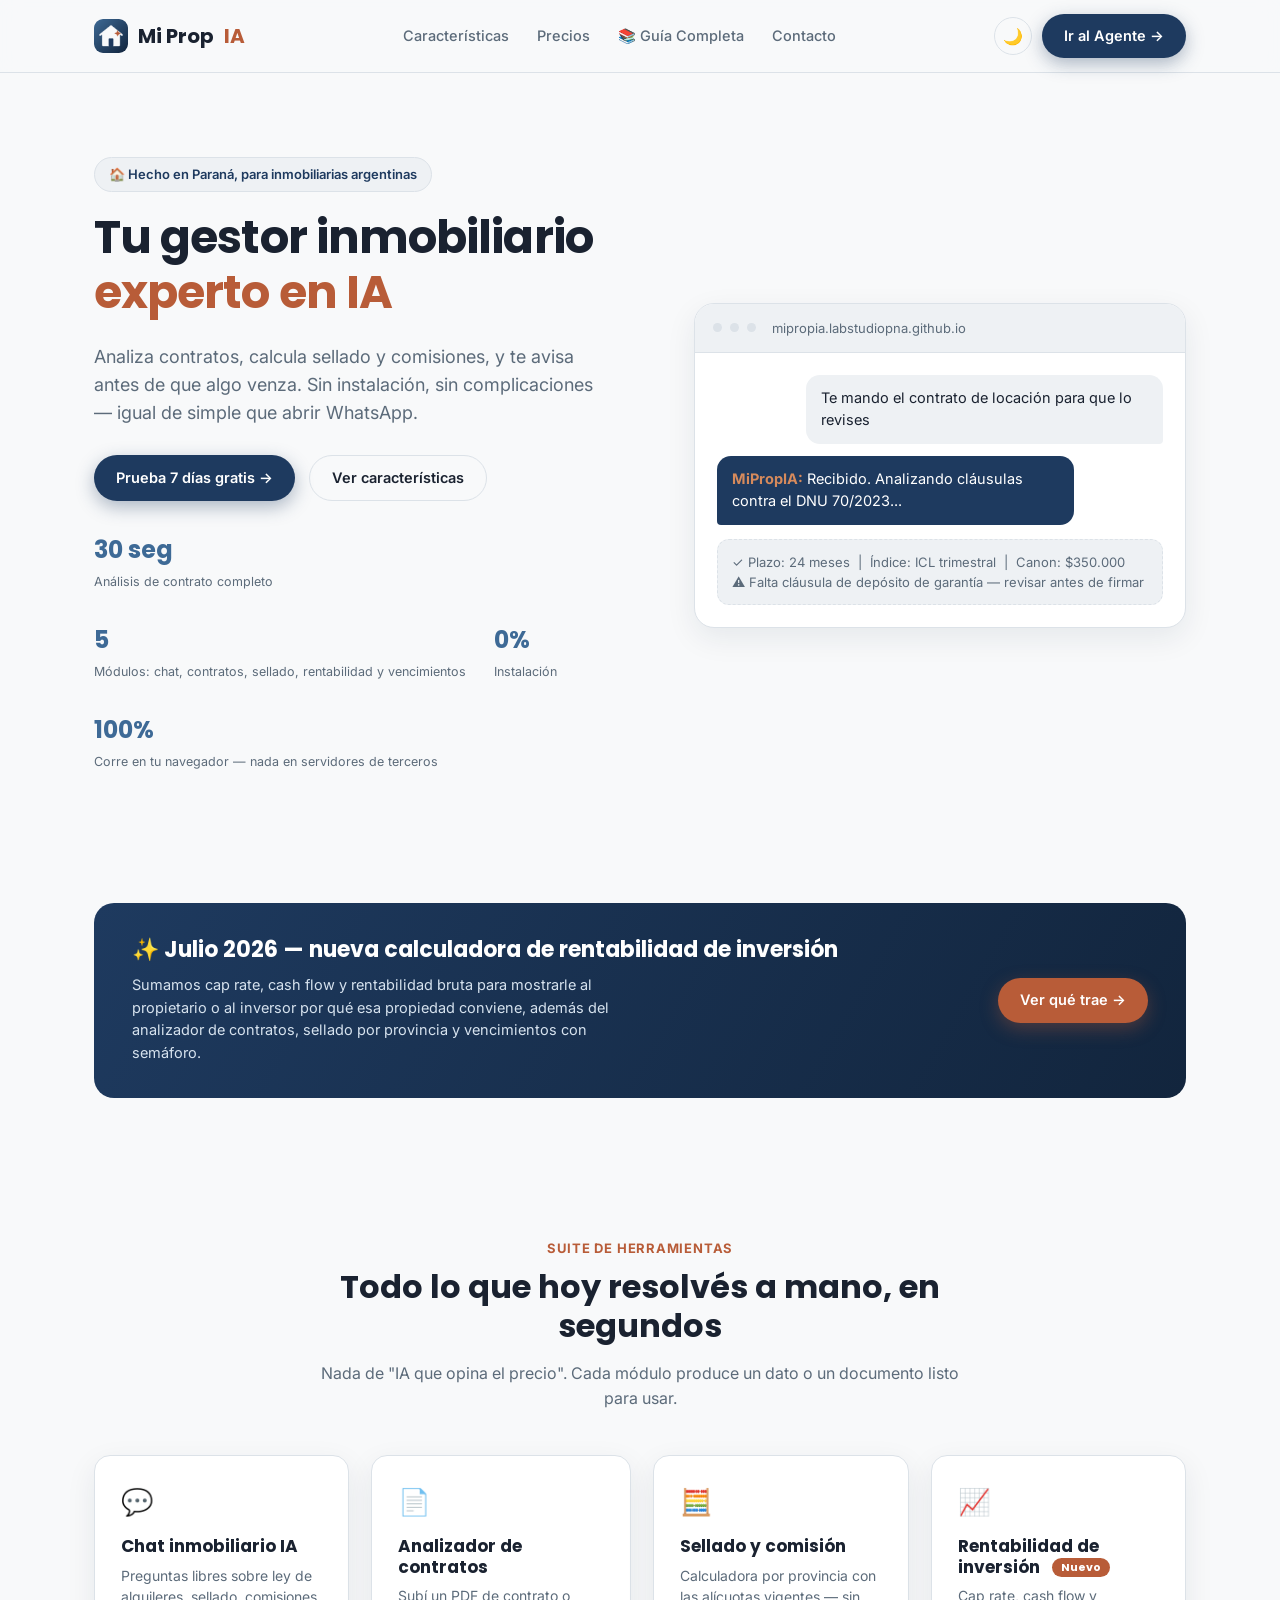
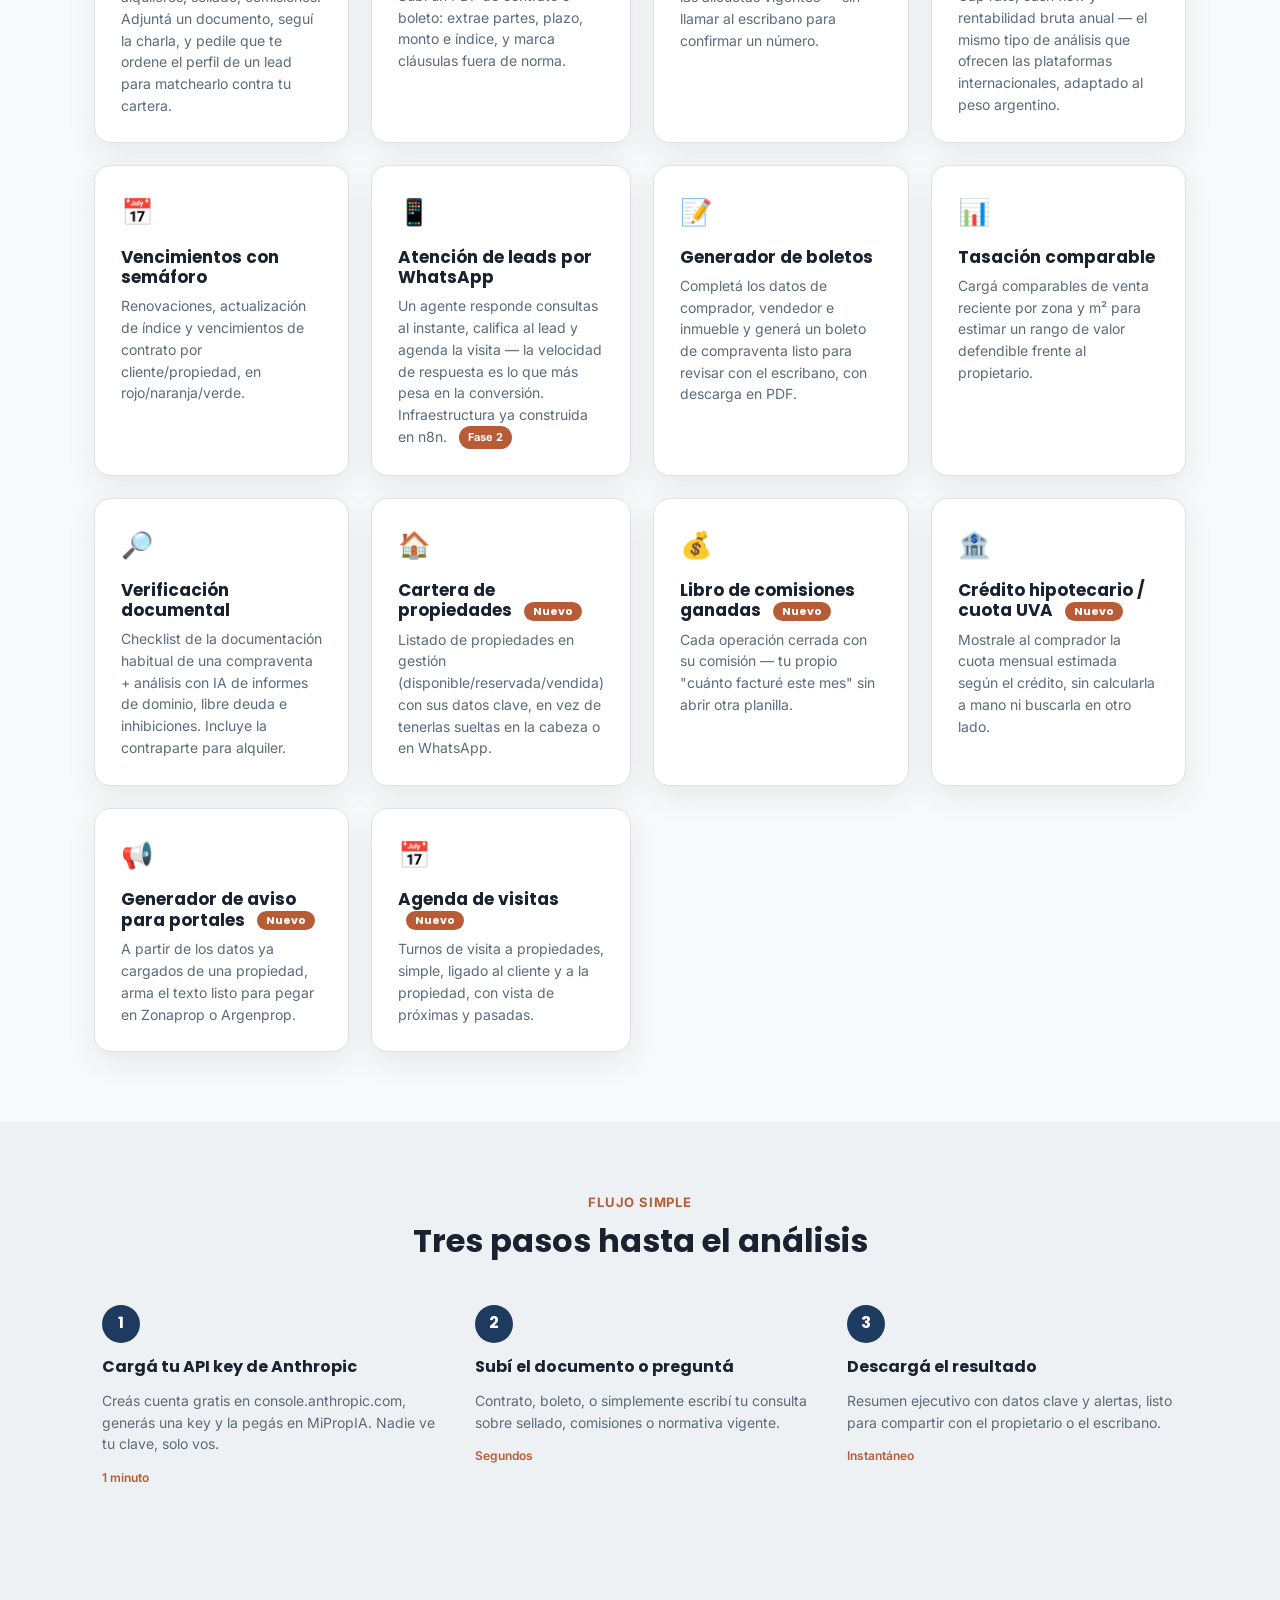
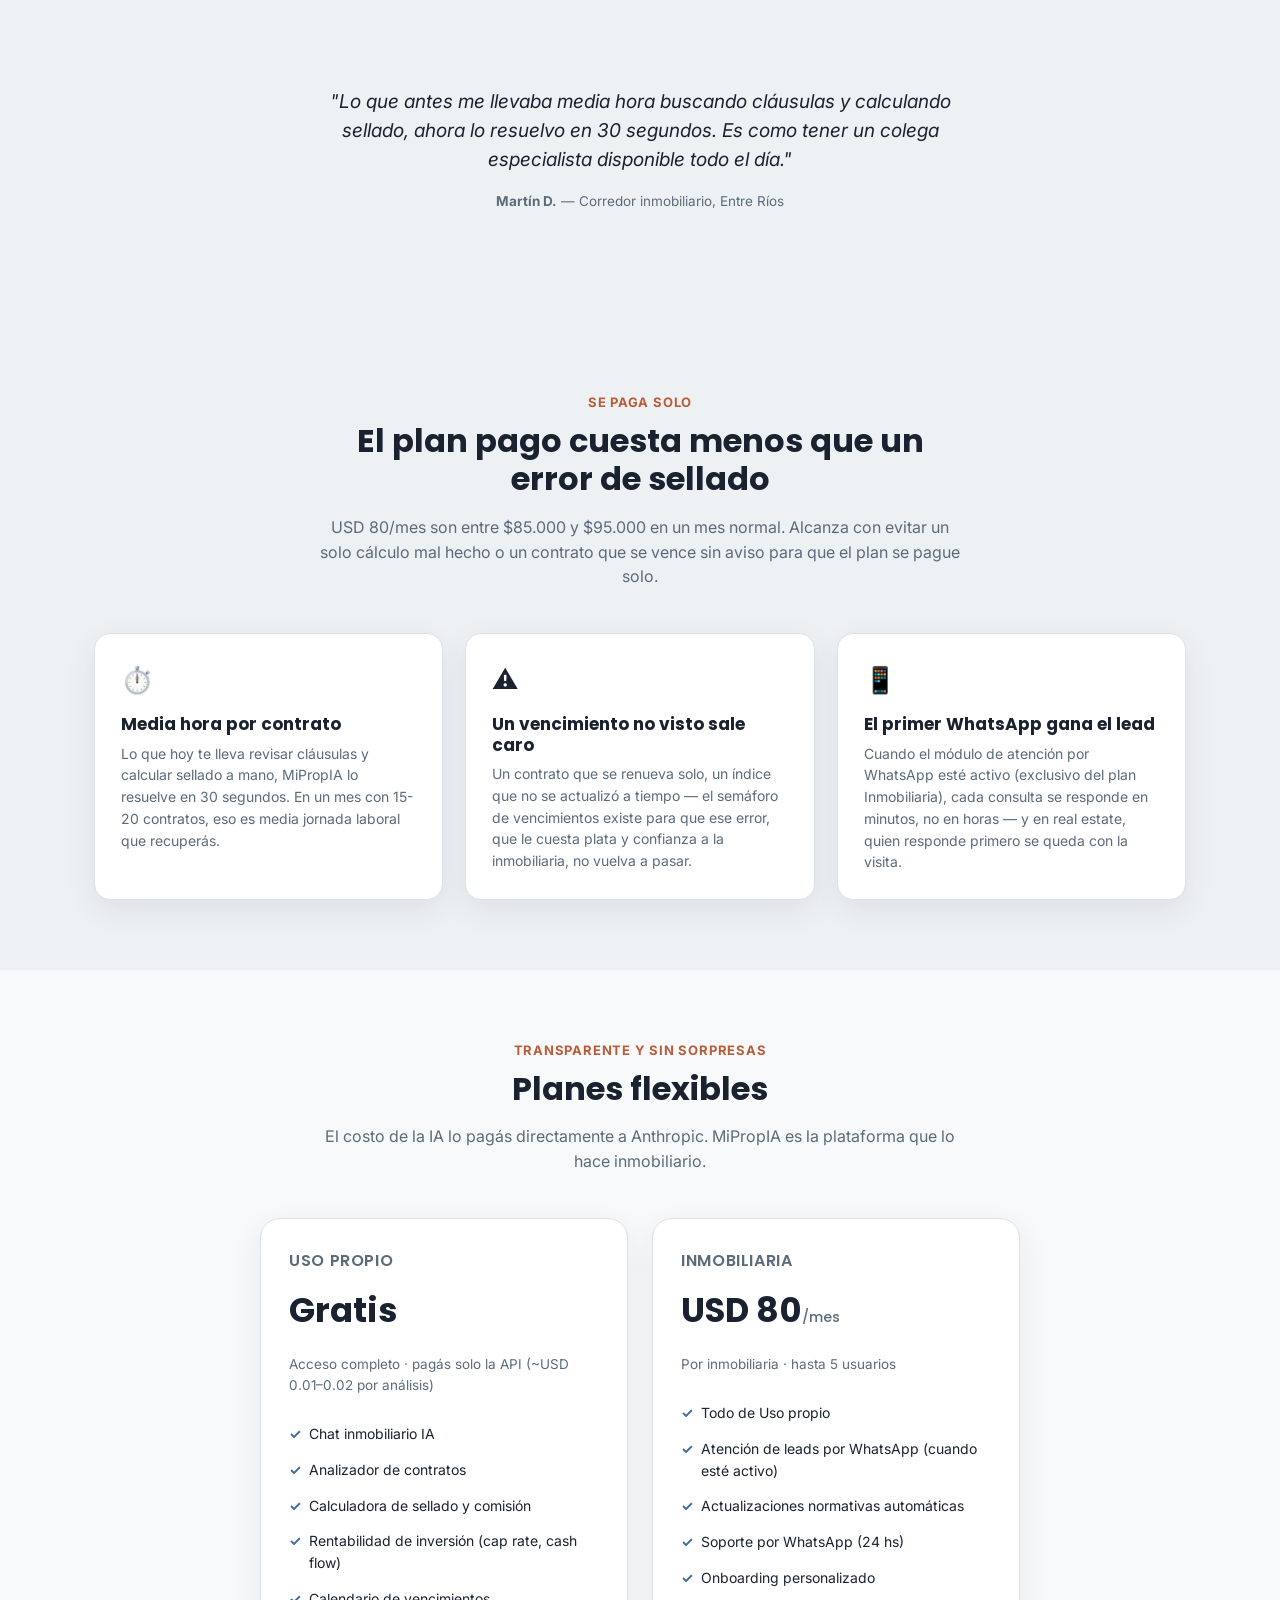
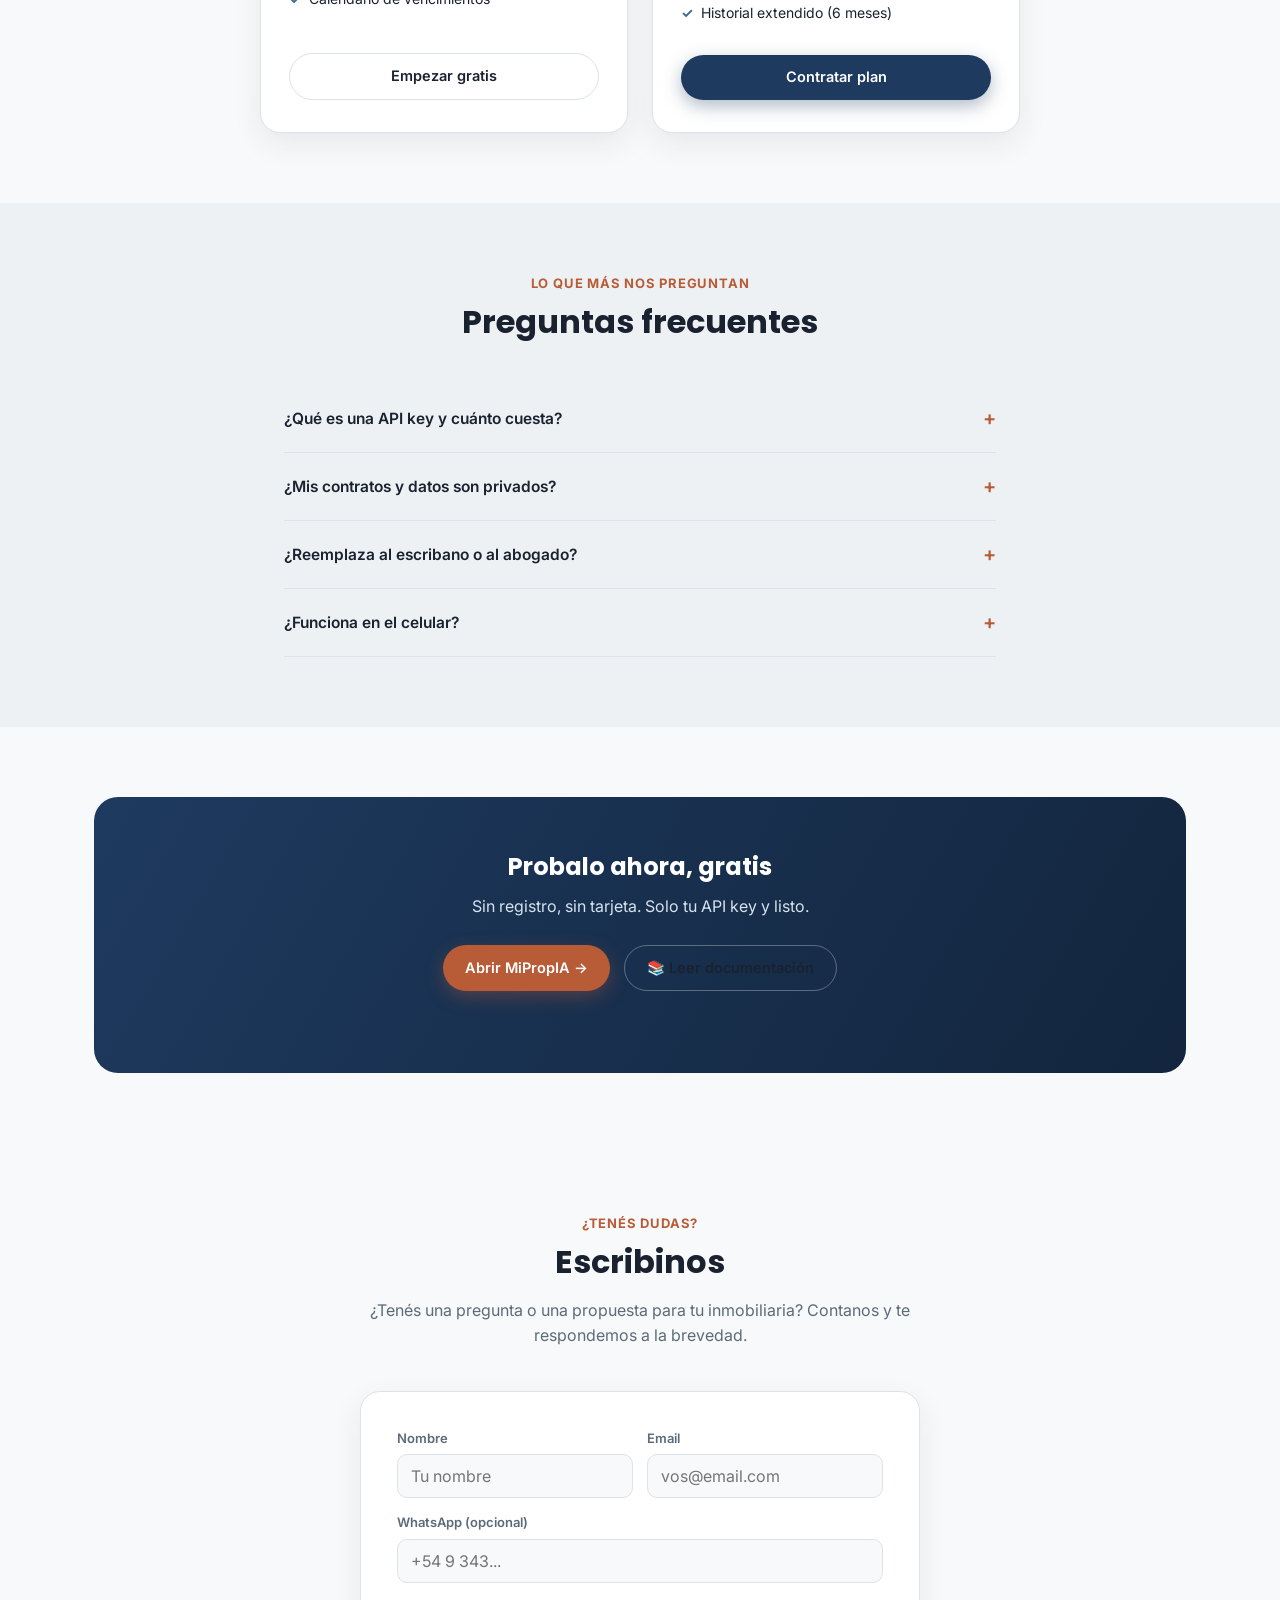
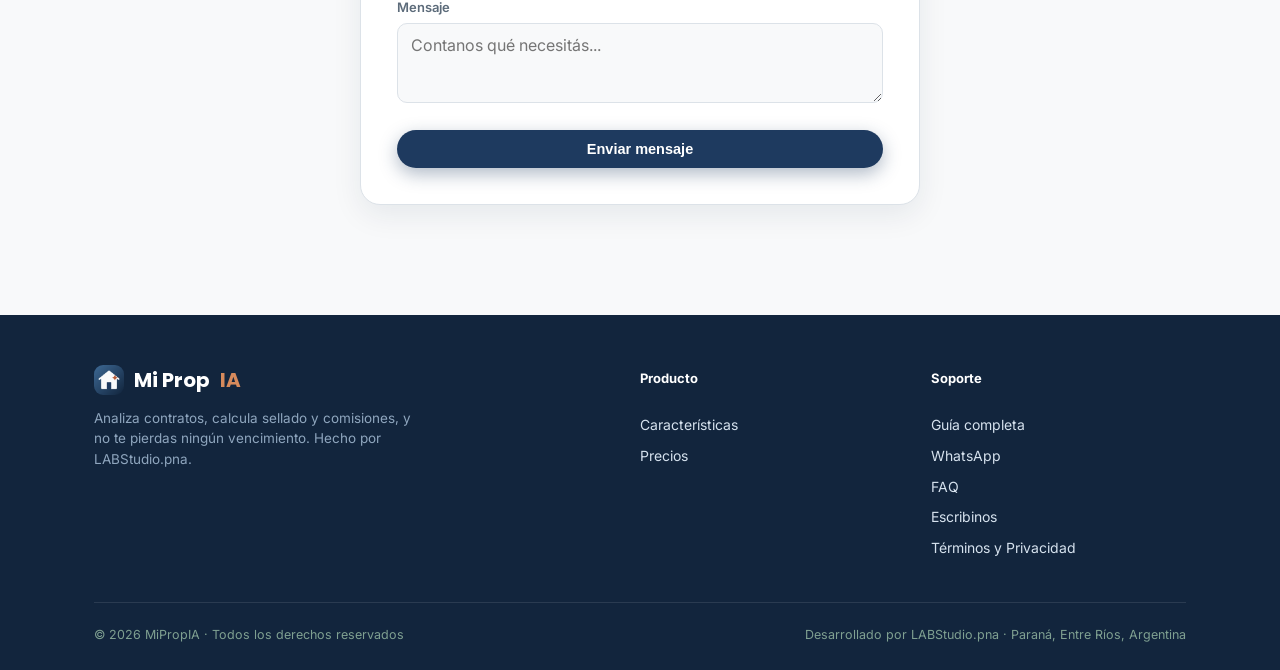
==== index.html @ 7b7e7e07 "Update form action URL in contact form" ====
<!doctype html>
<html lang="es">
<head>
<meta charset="UTF-8">
<meta name="viewport" content="width=device-width, initial-scale=1.0">
<title>MiPropIA — Tu gestor inmobiliario experto en IA</title>
<meta name="description" content="Analiza contratos, calcula sellado y comisiones, y no te pierdas ningún vencimiento. El asistente de IA para inmobiliarias argentinas. Sin instalación, sin complicaciones.">

<link rel="icon" type="image/png" sizes="32x32" href="favicon-32.png">
<link rel="icon" type="image/png" sizes="16x16" href="favicon-16.png">
<link rel="icon" type="image/png" sizes="192x192" href="favicon-192.png">
<link rel="icon" type="image/png" sizes="512x512" href="favicon-512.png">
<link rel="apple-touch-icon" sizes="180x180" href="apple-touch-icon.png">
<link rel="shortcut icon" href="favicon.ico">
<link rel="manifest" href="site.webmanifest">
<meta name="theme-color" content="#1E3A5F">
<meta name="apple-mobile-web-app-capable" content="yes">
<meta name="apple-mobile-web-app-status-bar-style" content="black-translucent">
<meta name="apple-mobile-web-app-title" content="MiPropIA">
<meta name="mobile-web-app-capable" content="yes">

<meta property="og:type" content="website">
<meta property="og:title" content="MiPropIA — Tu gestor inmobiliario experto en IA">
<meta property="og:description" content="Analiza contratos, calcula sellado y comisiones, y no te pierdas ningún vencimiento. Sin instalación, sin complicaciones.">
<meta property="og:image" content="https://labstudiopna.github.io/MiPropIA/og-image.png">
<meta property="og:image:width" content="1200">
<meta property="og:image:height" content="630">
<meta property="og:url" content="https://labstudiopna.github.io/MiPropIA/">
<meta name="twitter:card" content="summary_large_image">
<meta name="twitter:title" content="MiPropIA — Tu gestor inmobiliario experto en IA">
<meta name="twitter:description" content="Analiza contratos, calcula sellado y comisiones, y no te pierdas ningún vencimiento.">
<meta name="twitter:image" content="https://labstudiopna.github.io/MiPropIA/og-image.png">

<link rel="preconnect" href="https://fonts.googleapis.com">
<link href="https://fonts.googleapis.com/css2?family=Inter:wght@400;500;600;700&family=Poppins:wght@600;700&display=swap" rel="stylesheet">
<link rel="stylesheet" href="style.css">
</head>
<body>

<header class="site">
  <nav class="nav">
    <a href="#" class="brand"><img src="favicon-192.png" alt="MiPropIA"> Mi Prop<span class="ia">IA</span></a>
    <div class="navlinks">
      <a href="#features">Características</a>
      <a href="#pricing">Precios</a>
      <a href="guia-completa.html">📚 Guía Completa</a>
      <a href="#contacto">Contacto</a>
      <a href="agente-inmobiliario.html" class="mobile-only-cta">Ir al Agente →</a>
    </div>
    <div class="nav-actions">
      <button class="theme-toggle" id="themeToggle" title="Modo claro/oscuro">🌙</button>
      <a href="agente-inmobiliario.html" class="btn btn-primary">Ir al Agente →</a>
      <button class="hamburger" id="hamburgerBtn" aria-label="Abrir menú">☰</button>
    </div>
  </nav>
</header>

<section class="hero">
  <div class="container hero-grid">
    <div>
      <span class="pill">🏠 Hecho en Paraná, para inmobiliarias argentinas</span>
      <h1>Tu gestor inmobiliario <span>experto en IA</span></h1>
      <p class="lead">Analiza contratos, calcula sellado y comisiones, y te avisa antes de que algo venza. Sin instalación, sin complicaciones — igual de simple que abrir WhatsApp.</p>
      <div class="hero-cta">
        <a href="agente-inmobiliario.html" class="btn btn-primary">Prueba 7 días gratis →</a>
        <a href="#features" class="btn btn-ghost">Ver características</a>
      </div>
      <div class="hero-stats">
        <div class="stat"><b>30 seg</b><span>Análisis de contrato completo</span></div>
        <div class="stat"><b>5</b><span>Módulos: chat, contratos, sellado, rentabilidad y vencimientos</span></div>
        <div class="stat"><b>0%</b><span>Instalación</span></div>
        <div class="stat"><b>100%</b><span>Corre en tu navegador — nada en servidores de terceros</span></div>
      </div>
    </div>
    <div class="mock">
      <div class="mock-head"><span class="dot"></span><span class="dot"></span><span class="dot"></span>&nbsp; mipropia.labstudiopna.github.io</div>
      <div class="mock-body">
        <div class="msg user">Te mando el contrato de locación para que lo revises</div>
        <div class="msg bot"><b>MiPropIA:</b> Recibido. Analizando cláusulas contra el DNU 70/2023...</div>
        <div class="mock-result">✓ Plazo: 24 meses &nbsp;|&nbsp; Índice: ICL trimestral &nbsp;|&nbsp; Canon: $350.000<br>⚠️ Falta cláusula de depósito de garantía — revisar antes de firmar</div>
      </div>
    </div>
  </div>
</section>

<section id="features">
  <div class="container">
    <div class="banner">
      <div>
        <h3>✨ Julio 2026 — nueva calculadora de rentabilidad de inversión</h3>
        <p>Sumamos cap rate, cash flow y rentabilidad bruta para mostrarle al propietario o al inversor por qué esa propiedad conviene, además del analizador de contratos, sellado por provincia y vencimientos con semáforo.</p>
      </div>
      <a href="guia-completa.html" class="btn btn-accent">Ver qué trae →</a>
    </div>
  </div>
</section>

<section>
  <div class="container">
    <div class="section-head">
      <span class="eyebrow">Suite de herramientas</span>
      <h2>Todo lo que hoy resolvés a mano, en segundos</h2>
      <p class="muted">Nada de "IA que opina el precio". Cada módulo produce un dato o un documento listo para usar.</p>
    </div>
    <div class="grid cols-4">
      <div class="card"><span class="icon">💬</span><h3>Chat inmobiliario IA</h3><p>Preguntas libres sobre ley de alquileres, sellado, comisiones. Adjuntá un documento, seguí la charla, y pedile que te ordene el perfil de un lead para matchearlo contra tu cartera.</p></div>
      <div class="card"><span class="icon">📄</span><h3>Analizador de contratos</h3><p>Subí un PDF de contrato o boleto: extrae partes, plazo, monto e índice, y marca cláusulas fuera de norma.</p></div>
      <div class="card"><span class="icon">🧮</span><h3>Sellado y comisión</h3><p>Calculadora por provincia con las alícuotas vigentes — sin llamar al escribano para confirmar un número.</p></div>
      <div class="card"><span class="icon">📈</span><h3>Rentabilidad de inversión <span class="badge">Nuevo</span></h3><p>Cap rate, cash flow y rentabilidad bruta anual — el mismo tipo de análisis que ofrecen las plataformas internacionales, adaptado al peso argentino.</p></div>
      <div class="card"><span class="icon">📅</span><h3>Vencimientos con semáforo</h3><p>Renovaciones, actualización de índice y vencimientos de contrato por cliente/propiedad, en rojo/naranja/verde.</p></div>
      <div class="card"><span class="icon">📱</span><h3>Atención de leads por WhatsApp</h3><p>Un agente responde consultas al instante, califica al lead y agenda la visita — la velocidad de respuesta es lo que más pesa en la conversión. Infraestructura ya construida en n8n. <span class="badge">Fase 2</span></p></div>
      <div class="card"><span class="icon">📝</span><h3>Generador de boletos</h3><p>Completá los datos de comprador, vendedor e inmueble y generá un boleto de compraventa listo para revisar con el escribano, con descarga en PDF.</p></div>
      <div class="card"><span class="icon">📊</span><h3>Tasación comparable</h3><p>Cargá comparables de venta reciente por zona y m² para estimar un rango de valor defendible frente al propietario.</p></div>
      <div class="card"><span class="icon">🔎</span><h3>Verificación documental</h3><p>Checklist de la documentación habitual de una compraventa + análisis con IA de informes de dominio, libre deuda e inhibiciones. Incluye la contraparte para alquiler.</p></div>
      <div class="card"><span class="icon">🏠</span><h3>Cartera de propiedades <span class="badge">Nuevo</span></h3><p>Listado de propiedades en gestión (disponible/reservada/vendida) con sus datos clave, en vez de tenerlas sueltas en la cabeza o en WhatsApp.</p></div>
      <div class="card"><span class="icon">💰</span><h3>Libro de comisiones ganadas <span class="badge">Nuevo</span></h3><p>Cada operación cerrada con su comisión — tu propio "cuánto facturé este mes" sin abrir otra planilla.</p></div>
      <div class="card"><span class="icon">🏦</span><h3>Crédito hipotecario / cuota UVA <span class="badge">Nuevo</span></h3><p>Mostrale al comprador la cuota mensual estimada según el crédito, sin calcularla a mano ni buscarla en otro lado.</p></div>
      <div class="card"><span class="icon">📢</span><h3>Generador de aviso para portales <span class="badge">Nuevo</span></h3><p>A partir de los datos ya cargados de una propiedad, arma el texto listo para pegar en Zonaprop o Argenprop.</p></div>
      <div class="card"><span class="icon">📅</span><h3>Agenda de visitas <span class="badge">Nuevo</span></h3><p>Turnos de visita a propiedades, simple, ligado al cliente y a la propiedad, con vista de próximas y pasadas.</p></div>
    </div>
  </div>
</section>

<section style="background:var(--bg-alt);">
  <div class="container">
    <div class="section-head">
      <span class="eyebrow">Flujo simple</span>
      <h2>Tres pasos hasta el análisis</h2>
    </div>
    <div class="steps">
      <div class="step">
        <div class="num">1</div>
        <h4>Cargá tu API key de Anthropic</h4>
        <p>Creás cuenta gratis en console.anthropic.com, generás una key y la pegás en MiPropIA. Nadie ve tu clave, solo vos.</p>
        <span class="time">1 minuto</span>
      </div>
      <div class="step">
        <div class="num">2</div>
        <h4>Subí el documento o preguntá</h4>
        <p>Contrato, boleto, o simplemente escribí tu consulta sobre sellado, comisiones o normativa vigente.</p>
        <span class="time">Segundos</span>
      </div>
      <div class="step">
        <div class="num">3</div>
        <h4>Descargá el resultado</h4>
        <p>Resumen ejecutivo con datos clave y alertas, listo para compartir con el propietario o el escribano.</p>
        <span class="time">Instantáneo</span>
      </div>
    </div>
  </div>
</section>

<section style="background:var(--bg-alt);">
  <div class="container">
    <div class="quote">
      <p>"Lo que antes me llevaba media hora buscando cláusulas y calculando sellado, ahora lo resuelvo en 30 segundos. Es como tener un colega especialista disponible todo el día."</p>
      <div class="who"><b>Martín D.</b> — Corredor inmobiliario, Entre Ríos</div>
    </div>
  </div>
</section>

<section style="background:var(--bg-alt);">
  <div class="container">
    <div class="section-head">
      <span class="eyebrow">Se paga solo</span>
      <h2>El plan pago cuesta menos que un error de sellado</h2>
      <p class="muted">USD 80/mes son entre $85.000 y $95.000 en un mes normal. Alcanza con evitar un solo cálculo mal hecho o un contrato que se vence sin aviso para que el plan se pague solo.</p>
    </div>
    <div class="grid cols-3">
      <div class="card">
        <span class="icon">⏱️</span>
        <h3>Media hora por contrato</h3>
        <p>Lo que hoy te lleva revisar cláusulas y calcular sellado a mano, MiPropIA lo resuelve en 30 segundos. En un mes con 15-20 contratos, eso es media jornada laboral que recuperás.</p>
      </div>
      <div class="card">
        <span class="icon">⚠️</span>
        <h3>Un vencimiento no visto sale caro</h3>
        <p>Un contrato que se renueva solo, un índice que no se actualizó a tiempo — el semáforo de vencimientos existe para que ese error, que le cuesta plata y confianza a la inmobiliaria, no vuelva a pasar.</p>
      </div>
      <div class="card">
        <span class="icon">📱</span>
        <h3>El primer WhatsApp gana el lead</h3>
        <p>Cuando el módulo de atención por WhatsApp esté activo (exclusivo del plan Inmobiliaria), cada consulta se responde en minutos, no en horas — y en real estate, quien responde primero se queda con la visita.</p>
      </div>
    </div>
  </div>
</section>

<section id="pricing">
  <div class="container">
    <div class="section-head">
      <span class="eyebrow">Transparente y sin sorpresas</span>
      <h2>Planes flexibles</h2>
      <p class="muted">El costo de la IA lo pagás directamente a Anthropic. MiPropIA es la plataforma que lo hace inmobiliario.</p>
    </div>
    <div class="pricing-grid">
      <div class="plan">
        <h3>Uso propio</h3>
        <div class="price">Gratis</div>
        <p class="desc">Acceso completo · pagás solo la API (~USD 0.01–0.02 por análisis)</p>
        <ul>
          <li>Chat inmobiliario IA</li>
          <li>Analizador de contratos</li>
          <li>Calculadora de sellado y comisión</li>
          <li>Rentabilidad de inversión (cap rate, cash flow)</li>
          <li>Calendario de vencimientos</li>
        </ul>
        <a href="agente-inmobiliario.html" class="btn btn-ghost">Empezar gratis</a>
      </div>
      <div class="plan">
        <h3>Inmobiliaria</h3>
        <div class="price">USD 80<small>/mes</small></div>
        <p class="desc">Por inmobiliaria · hasta 5 usuarios</p>
        <ul>
          <li>Todo de Uso propio</li>
          <li>Atención de leads por WhatsApp (cuando esté activo)</li>
          <li>Actualizaciones normativas automáticas</li>
          <li>Soporte por WhatsApp (24 hs)</li>
          <li>Onboarding personalizado</li>
          <li>Historial extendido (6 meses)</li>
        </ul>
        <a href="agente-inmobiliario.html" class="btn btn-primary">Contratar plan</a>
      </div>
    </div>
  </div>
</section>

<section id="faq" style="background:var(--bg-alt);">
  <div class="container" style="max-width:760px;">
    <div class="section-head">
      <span class="eyebrow">Lo que más nos preguntan</span>
      <h2>Preguntas frecuentes</h2>
    </div>
    <details class="faq-item">
      <summary>¿Qué es una API key y cuánto cuesta?</summary>
      <p>Es una clave personal para usar la IA de Anthropic. Creás cuenta gratis en console.anthropic.com, cargás crédito y generás tu key. Con USD 5 hacés varios cientos de análisis.</p>
    </details>
    <details class="faq-item">
      <summary>¿Mis contratos y datos son privados?</summary>
      <p>Sí. MiPropIA no tiene backend propio. Tu API key y los archivos van directo de tu navegador a Anthropic. Al cerrar la pestaña, todo se borra del dispositivo salvo lo que decidas guardar.</p>
    </details>
    <details class="faq-item">
      <summary>¿Reemplaza al escribano o al abogado?</summary>
      <p>No. Es una herramienta de apoyo para agentes inmobiliarios. Acelera la lectura y detecta alertas, pero la validación legal final siempre es de un profesional matriculado.</p>
    </details>
    <details class="faq-item">
      <summary>¿Funciona en el celular?</summary>
      <p>Sí, es responsive. Funciona bien en smartphone y tablet, sin instalar ninguna app — igual que FiscoIA.</p>
    </details>
  </div>
</section>

<section>
  <div class="container">
    <div class="cta-final">
      <h2>Probalo ahora, gratis</h2>
      <p>Sin registro, sin tarjeta. Solo tu API key y listo.</p>
      <div class="hero-cta">
        <a href="agente-inmobiliario.html" class="btn btn-accent">Abrir MiPropIA →</a>
        <a href="guia-completa.html" class="btn btn-ghost" style="border-color:rgba(255,255,255,.3);">📚 Leer documentación</a>
      </div>
    </div>
  </div>
</section>

<section id="contacto">
  <div class="container">
    <div class="section-head">
      <span class="eyebrow">¿Tenés dudas?</span>
      <h2>Escribinos</h2>
      <p class="muted">¿Tenés una pregunta o una propuesta para tu inmobiliaria? Contanos y te respondemos a la brevedad.</p>
    </div>
    <form class="waitlist" id="contactForm" action="https://formspree.io/f/mqererkb" method="POST">
      <div class="row">
        <div>
          <label for="cf-name">Nombre</label>
          <input id="cf-name" type="text" name="name" required placeholder="Tu nombre">
        </div>
        <div>
          <label for="cf-email">Email</label>
          <input id="cf-email" type="email" name="email" required placeholder="vos@email.com">
        </div>
      </div>
      <div class="row">
        <div class="full">
          <label for="cf-whatsapp">WhatsApp (opcional)</label>
          <input id="cf-whatsapp" type="tel" name="whatsapp" placeholder="+54 9 343...">
        </div>
      </div>
      <div class="row">
        <div class="full">
          <label for="cf-msg">Mensaje</label>
          <textarea id="cf-msg" name="message" required placeholder="Contanos qué necesitás..."></textarea>
        </div>
      </div>
      <input type="hidden" name="_subject" value="Nuevo contacto — MiPropIA">
      <button type="submit" class="btn btn-primary">Enviar mensaje</button>
      <div class="form-success" id="cfSuccess">✓ ¡Listo! Recibimos tu mensaje, te respondemos a la brevedad.</div>
    </form>
  </div>
</section>

<footer class="site">
  <div class="container">
    <div class="foot-grid">
      <div class="foot-brand">
        <a href="#" class="brand"><img src="favicon-192.png" alt="MiPropIA" style="width:30px;height:30px;"> Mi Prop<span class="ia" style="color:var(--accent-light);">IA</span></a>
        <p style="margin-top:12px;max-width:320px;">Analiza contratos, calcula sellado y comisiones, y no te pierdas ningún vencimiento. Hecho por LABStudio.pna.</p>
      </div>
      <div class="foot-links">
        <b style="color:#fff;font-size:13px;">Producto</b><br><br>
        <a href="#features">Características</a>
        <a href="#pricing">Precios</a>
      </div>
      <div class="foot-links">
        <b style="color:#fff;font-size:13px;">Soporte</b><br><br>
        <a href="guia-completa.html">Guía completa</a>
        <a href="https://wa.me/5493435344597?text=Hola,%20quiero%20info%20sobre%20MiPropIA">WhatsApp</a>
        <a href="#faq">FAQ</a>
        <a href="#contacto">Escribinos</a>
        <a href="terminos.html">Términos y Privacidad</a>
      </div>
    </div>
    <div class="foot-bottom">
      <span>© 2026 MiPropIA · Todos los derechos reservados</span>
      <span>Desarrollado por LABStudio.pna · Paraná, Entre Ríos, Argentina</span>
    </div>
  </div>
</footer>

<script>
  const toggle = document.getElementById('themeToggle');
  const root = document.documentElement;
  function applyTheme(t){ root.setAttribute('data-theme', t); toggle.textContent = t === 'dark' ? '☀️' : '🌙'; }
  applyTheme('light');
  toggle.addEventListener('click', () => {
    const current = root.getAttribute('data-theme');
    applyTheme(current === 'dark' ? 'light' : 'dark');
  });

  // Mobile hamburger menu
  const hamburgerBtn = document.getElementById('hamburgerBtn');
  const navlinksEl = document.querySelector('.navlinks');
  if (hamburgerBtn && navlinksEl) {
    hamburgerBtn.addEventListener('click', () => {
      const isOpen = navlinksEl.classList.toggle('open');
      hamburgerBtn.textContent = isOpen ? '✕' : '☰';
    });
    navlinksEl.querySelectorAll('a').forEach(a => a.addEventListener('click', () => {
      navlinksEl.classList.remove('open');
      hamburgerBtn.textContent = '☰';
    }));
  }

  const cfForm = document.getElementById('contactForm');
  const cfSuccess = document.getElementById('cfSuccess');
  if (cfForm) {
    cfForm.addEventListener('submit', async (e) => {
      e.preventDefault();
      const btn = cfForm.querySelector('button[type="submit"]');
      const originalText = btn.textContent;
      btn.textContent = 'Enviando...';
      btn.disabled = true;
      try {
        const res = await fetch(cfForm.action, {
          method: 'POST',
          body: new FormData(cfForm),
          headers: { 'Accept': 'application/json' }
        });
        if (res.ok) {
          cfForm.reset();
          cfSuccess.style.display = 'block';
        } else {
          alert('No se pudo enviar. Probá de nuevo o escribinos por WhatsApp.');
        }
      } catch (err) {
        alert('No se pudo enviar. Probá de nuevo o escribinos por WhatsApp.');
      } finally {
        btn.textContent = originalText;
        btn.disabled = false;
      }
    });
  }
</script>
</body>
</html>
---- style.css ----
:root{
  --brand:#1E3A5F;
  --brand-dark:#12253D;
  --brand-light:#3E6A96;
  --accent:#B85C38;
  --accent-light:#D68A5C;
  --bg:#F8F9FA;
  --bg-alt:#EEF1F4;
  --card:#FFFFFF;
  --text:#1A2230;
  --text-muted:#5C6B7A;
  --border:#DCE2E8;
  --shadow: 0 10px 30px rgba(18,37,61,0.08);
  --radius: 16px;
}
[data-theme="dark"]{
  --bg:#0E1826;
  --bg-alt:#152234;
  --card:#182A3E;
  --text:#EDF1F5;
  --text-muted:#96A6B8;
  --border:#25384E;
  --shadow: 0 10px 30px rgba(0,0,0,0.35);
}
*{box-sizing:border-box;}
html{scroll-behavior:smooth;-webkit-text-size-adjust:100%;text-size-adjust:100%;}
html,body{max-width:100%;overflow-x:hidden;}
body{
  margin:0;
  font-family:'Inter','Segoe UI',system-ui,-apple-system,sans-serif;
  background:var(--bg);
  color:var(--text);
  transition:background .25s ease,color .25s ease;
  line-height:1.55;
}
img{max-width:100%;height:auto;}
h1,h2,h3,h4{
  font-family:'Poppins','Segoe UI',system-ui,sans-serif;
  color:var(--text);
  margin:0 0 .5em;
  line-height:1.2;
}
a{color:inherit;text-decoration:none;}
.container{max-width:1140px;margin:0 auto;padding:0 24px;}
.muted{color:var(--text-muted);}

/* Header */
header.site{
  position:sticky;top:0;z-index:50;
  background:color-mix(in srgb, var(--bg) 88%, transparent);
  backdrop-filter:blur(10px);
  border-bottom:1px solid var(--border);
}
.nav{display:flex;align-items:center;justify-content:space-between;padding:14px 24px;max-width:1140px;margin:0 auto;gap:10px;}
.brand{display:flex;align-items:center;gap:10px;font-weight:700;font-size:20px;font-family:'Poppins',sans-serif;}
.brand img{width:34px;height:34px;border-radius:9px;}
.brand .ia{color:var(--accent);}
.navlinks{display:flex;gap:28px;align-items:center;}
.navlinks a{font-size:14.5px;color:var(--text-muted);font-weight:500;}
.navlinks a:hover{color:var(--text);}
.nav-actions{display:flex;gap:10px;align-items:center;}
.mobile-only-cta{display:none;}
.hamburger{display:none;background:none;border:1px solid var(--border);border-radius:8px;width:38px;height:38px;cursor:pointer;font-size:18px;color:var(--text);}
.btn{
  display:inline-flex;align-items:center;justify-content:center;gap:8px;
  padding:11px 22px;border-radius:999px;font-weight:600;font-size:14.5px;
  cursor:pointer;border:none;transition:transform .15s ease, box-shadow .15s ease;
}
.btn-primary{background:var(--brand);color:#fff;box-shadow:0 6px 18px rgba(30,58,95,.35);}
.btn-primary:hover{transform:translateY(-2px);box-shadow:0 10px 24px rgba(30,58,95,.4);}
.btn-accent{background:var(--accent);color:#fff;box-shadow:0 6px 18px rgba(184,92,56,.35);}
.btn-accent:hover{transform:translateY(-2px);}
.btn-ghost{background:transparent;color:var(--text);border:1px solid var(--border);}
.theme-toggle{background:none;border:1px solid var(--border);width:38px;height:38px;border-radius:50%;cursor:pointer;font-size:16px;}

/* Hero */
.hero{padding:84px 0 60px;}
.hero-grid{display:grid;grid-template-columns:1.05fr .95fr;gap:56px;align-items:center;}
.pill{display:inline-flex;align-items:center;gap:8px;background:var(--bg-alt);border:1px solid var(--border);padding:6px 14px;border-radius:999px;font-size:13px;color:var(--brand);font-weight:600;margin-bottom:18px;}
.hero h1{font-size:46px;letter-spacing:-.02em;}
.hero h1 span{color:var(--accent);}
.hero p.lead{font-size:18px;color:var(--text-muted);max-width:520px;margin-bottom:28px;}
.hero-cta{display:flex;gap:14px;flex-wrap:wrap;margin-bottom:26px;}
.hero-stats{display:flex;gap:28px;margin-top:30px;flex-wrap:wrap;}
.stat b{display:block;font-size:24px;font-family:'Poppins',sans-serif;color:var(--brand-light);}
.stat span{font-size:12.5px;color:var(--text-muted);}

.mock{
  background:var(--card);border:1px solid var(--border);border-radius:20px;box-shadow:var(--shadow);
  overflow:hidden;
}
.mock-head{display:flex;align-items:center;gap:8px;padding:14px 18px;border-bottom:1px solid var(--border);background:var(--bg-alt);font-size:13px;color:var(--text-muted);}
.dot{width:9px;height:9px;border-radius:50%;background:var(--border);}
.mock-body{padding:22px;font-size:14.5px;}
.msg{max-width:80%;padding:12px 15px;border-radius:14px;margin-bottom:12px;}
.msg.user{background:var(--bg-alt);margin-left:auto;border-bottom-right-radius:4px;}
.msg.bot{background:var(--brand);color:#fff;border-bottom-left-radius:4px;}
.msg.bot b{color:var(--accent-light);}
.mock-result{margin-top:14px;background:var(--bg-alt);border:1px dashed var(--border);border-radius:12px;padding:12px 14px;font-size:13px;color:var(--text-muted);}

/* Sections */
section{padding:70px 0;}
.section-head{max-width:640px;margin:0 auto 44px;text-align:center;}
.eyebrow{color:var(--accent);font-weight:700;font-size:13px;letter-spacing:.06em;text-transform:uppercase;margin-bottom:10px;display:block;}
.section-head h2{font-size:32px;}

/* Feature banner (julio) */
.banner{
  background:linear-gradient(120deg,var(--brand) 0%,var(--brand-dark) 100%);
  border-radius:20px;padding:34px 38px;color:#fff;display:flex;justify-content:space-between;align-items:center;gap:24px;flex-wrap:wrap;
}
.banner h3{color:#fff;font-size:22px;}
.banner p{color:#D6E2EE;margin:0;max-width:520px;font-size:14.5px;}

/* Grid cards */
.grid{display:grid;gap:22px;}
.grid.cols-3{grid-template-columns:repeat(3,1fr);}
.grid.cols-4{grid-template-columns:repeat(4,1fr);}
.card{background:var(--card);border:1px solid var(--border);border-radius:var(--radius);padding:26px;box-shadow:var(--shadow);}
.card .icon{font-size:26px;display:inline-block;margin-bottom:14px;}
.card h3{font-size:17px;margin-bottom:8px;}
.card p{font-size:14px;color:var(--text-muted);margin:0;}
.badge{display:inline-block;font-size:11px;font-weight:700;padding:3px 9px;border-radius:999px;background:var(--accent);color:#fff;margin-left:8px;vertical-align:middle;}

/* Steps */
.steps{counter-reset:step;display:grid;grid-template-columns:repeat(3,1fr);gap:26px;}
.step{position:relative;padding-left:8px;}
.step .num{
  width:38px;height:38px;border-radius:50%;background:var(--brand);color:#fff;display:flex;align-items:center;justify-content:center;font-weight:700;margin-bottom:14px;font-family:'Poppins',sans-serif;
}
.step h4{font-size:16px;margin-bottom:6px;}
.step p{font-size:14px;color:var(--text-muted);}
.step .time{font-size:12px;color:var(--accent);font-weight:600;margin-top:6px;display:block;}

/* Roadmap */
.roadmap{position:relative;padding-left:0;}
.rm-item{display:grid;grid-template-columns:120px 1fr;gap:22px;padding:22px 0;border-top:1px solid var(--border);}
.rm-item:first-child{border-top:none;}
.rm-phase{font-family:'Poppins',sans-serif;font-weight:700;color:var(--brand-light);font-size:14px;}
.rm-status{display:inline-block;font-size:11px;font-weight:700;padding:3px 10px;border-radius:999px;margin-top:8px;}
.rm-status.now{background:rgba(184,92,56,.15);color:var(--accent);}
.rm-status.next{background:rgba(62,106,150,.15);color:var(--brand-light);}
.rm-status.later{background:var(--bg-alt);color:var(--text-muted);}
.rm-body h4{font-size:16.5px;margin-bottom:6px;}
.rm-body p{font-size:14px;color:var(--text-muted);margin:0 0 4px;}
.rm-body ul{margin:8px 0 0;padding-left:18px;font-size:13.5px;color:var(--text-muted);}

/* Pricing */
.pricing-grid{display:grid;grid-template-columns:repeat(2,1fr);gap:24px;align-items:stretch;max-width:760px;margin:0 auto;}
.plan{background:var(--card);border:1px solid var(--border);border-radius:20px;padding:32px 28px;display:flex;flex-direction:column;box-shadow:var(--shadow);}
.plan.popular{border:2px solid var(--accent);position:relative;transform:translateY(-8px);}
.plan.popular .tag{position:absolute;top:-13px;left:50%;transform:translateX(-50%);background:var(--accent);color:#fff;font-size:11px;font-weight:700;padding:4px 12px;border-radius:999px;}
.plan h3{font-size:16px;color:var(--text-muted);font-weight:600;text-transform:uppercase;letter-spacing:.04em;}
.plan .price{font-family:'Poppins',sans-serif;font-size:34px;font-weight:700;margin:6px 0 4px;}
.plan .price small{font-size:14px;color:var(--text-muted);font-weight:500;}
.plan .desc{font-size:13.5px;color:var(--text-muted);margin-bottom:20px;}
.plan ul{list-style:none;padding:0;margin:0 0 24px;flex:1;}
.plan li{font-size:14px;padding:7px 0;display:flex;gap:8px;color:var(--text);}
.plan li::before{content:"✓";color:var(--brand-light);font-weight:700;}

/* FAQ */
.faq-item{border-bottom:1px solid var(--border);padding:18px 0;}
.faq-item summary{cursor:pointer;font-weight:600;font-size:15.5px;list-style:none;display:flex;justify-content:space-between;align-items:center;}
.faq-item summary::-webkit-details-marker{display:none;}
.faq-item summary::after{content:"+";font-size:20px;color:var(--accent);}
.faq-item[open] summary::after{content:"–";}
.faq-item p{margin:12px 0 0;color:var(--text-muted);font-size:14.5px;}

/* Testimonial */
.quote{background:var(--bg-alt);border-radius:20px;padding:40px;text-align:center;max-width:760px;margin:0 auto;}
.quote p{font-size:19px;font-style:italic;margin-bottom:16px;}
.quote .who{font-size:13.5px;color:var(--text-muted);}

footer.site{background:var(--brand-dark);color:#D6E2EE;padding:50px 0 26px;margin-top:40px;}
footer.site a{color:#D6E2EE;}
.foot-grid{display:grid;grid-template-columns:2fr 1fr 1fr;gap:36px;margin-bottom:34px;}
.foot-brand .brand{color:#fff;}
footer.site p{font-size:13.5px;color:#8FA6BE;}
.foot-links a{display:block;margin-bottom:9px;font-size:14px;color:#CFE3D9;}
.foot-bottom{border-top:1px solid rgba(255,255,255,.1);padding-top:22px;font-size:12.5px;color:#7FA091;display:flex;justify-content:space-between;flex-wrap:wrap;gap:10px;}

.cta-final{background:linear-gradient(120deg,var(--brand) 0%, var(--brand-dark) 100%);border-radius:24px;padding:56px;text-align:center;color:#fff;}
.cta-final h2{color:#fff;}
.cta-final p{color:#D6E2EE;max-width:520px;margin:0 auto 26px;}
.cta-final .hero-cta{justify-content:center;}

/* Waitlist form */
.waitlist{max-width:560px;margin:0 auto;background:var(--card);border:1px solid var(--border);border-radius:20px;padding:36px;box-shadow:var(--shadow);}
.waitlist .row{display:grid;grid-template-columns:1fr 1fr;gap:14px;margin-bottom:14px;}
.waitlist label{display:block;font-size:13px;font-weight:600;color:var(--text-muted);margin-bottom:6px;}
.waitlist input,.waitlist select,.waitlist textarea{
  width:100%;padding:11px 13px;border-radius:10px;border:1px solid var(--border);
  background:var(--bg);color:var(--text);font-family:inherit;font-size:16px;
}
.waitlist textarea{resize:vertical;min-height:80px;}
.waitlist .full{grid-column:1 / -1;}
.waitlist button{width:100%;margin-top:6px;}
.form-note{font-size:12.5px;color:var(--text-muted);margin-top:14px;text-align:center;}
.form-success{display:none;background:rgba(62,106,150,.12);border:1px solid var(--brand-light);color:var(--brand-light);padding:14px;border-radius:10px;font-size:14px;margin-top:14px;text-align:center;}
@media(max-width:640px){.waitlist .row{grid-template-columns:1fr;}}

@media(max-width:920px){
  .hero-grid{grid-template-columns:1fr;}
  .grid.cols-3,.grid.cols-4{grid-template-columns:repeat(2,1fr);}
  .pricing-grid{grid-template-columns:1fr;}
  .plan.popular{transform:none;}
  .steps{grid-template-columns:1fr;}
  .foot-grid{grid-template-columns:1fr;}
  .rm-item{grid-template-columns:1fr;}
  .hero h1{font-size:34px;}
  .banner{flex-direction:column;align-items:flex-start;}

  .hamburger{display:block;}
  .navlinks{
    display:flex;flex-direction:column;align-items:flex-start;gap:2px;
    position:fixed;top:66px;left:12px;right:12px;
    background:var(--card);border:1px solid var(--border);border-radius:14px;
    padding:10px;box-shadow:var(--shadow);
    max-height:0;overflow:hidden;opacity:0;pointer-events:none;
    transition:max-height .25s ease, opacity .2s ease;
    z-index:60;
  }
  .navlinks.open{max-height:400px;opacity:1;pointer-events:auto;}
  .navlinks a{width:100%;padding:12px 10px;border-radius:8px;}
  .navlinks a:hover{background:var(--bg-alt);}
}
@media(min-width:921px){
  .hamburger{display:none;}
}
@media(max-width:600px){
  .grid.cols-3,.grid.cols-4{grid-template-columns:1fr;}
  .venc-form{grid-template-columns:1fr;}
  .nav-actions .btn{display:none;}
  .mobile-only-cta{display:block;font-weight:600;color:var(--brand-light) !important;}
}
@media(max-width:480px){
  .container{padding:0 18px;}
  .hero{padding:48px 0 40px;}
  .hero h1{font-size:28px;}
  .hero p.lead{font-size:16px;}
  .hero-stats{gap:18px;}
  .hero-cta{flex-direction:column;align-items:stretch;}
  .hero-cta .btn{width:100%;}
  section{padding:48px 0;}
  .section-head h2{font-size:26px;}
  .cta-final{padding:34px 22px;}
  .cta-final .hero-cta{flex-direction:column;}
  .quote{padding:26px;}
  .quote p{font-size:16px;}
  .nav{padding:12px 16px;}
  .brand{font-size:16px;}
  .brand img{width:26px;height:26px;}
  .waitlist{padding:24px;}
  .nav-actions{gap:6px;}
  .theme-toggle{width:34px;height:34px;font-size:14px;}
  .hamburger{width:34px;height:34px;}
}
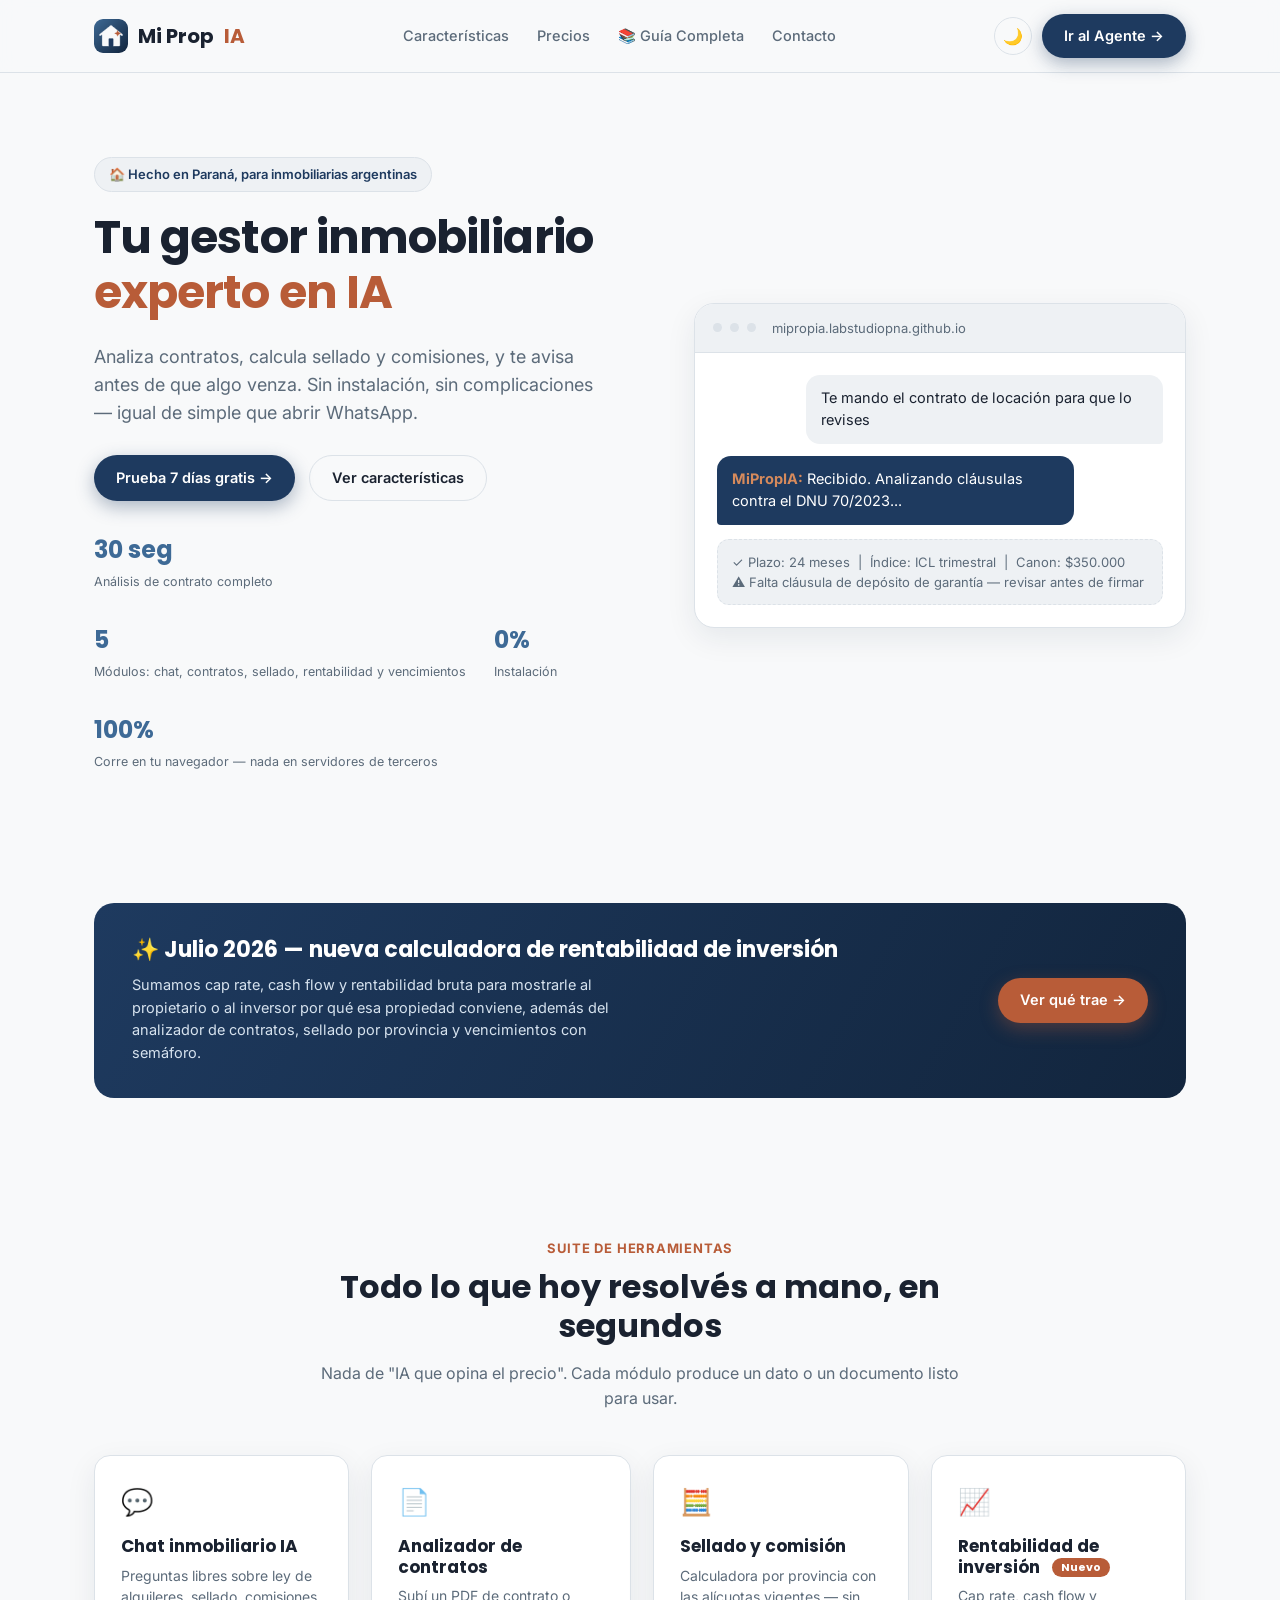
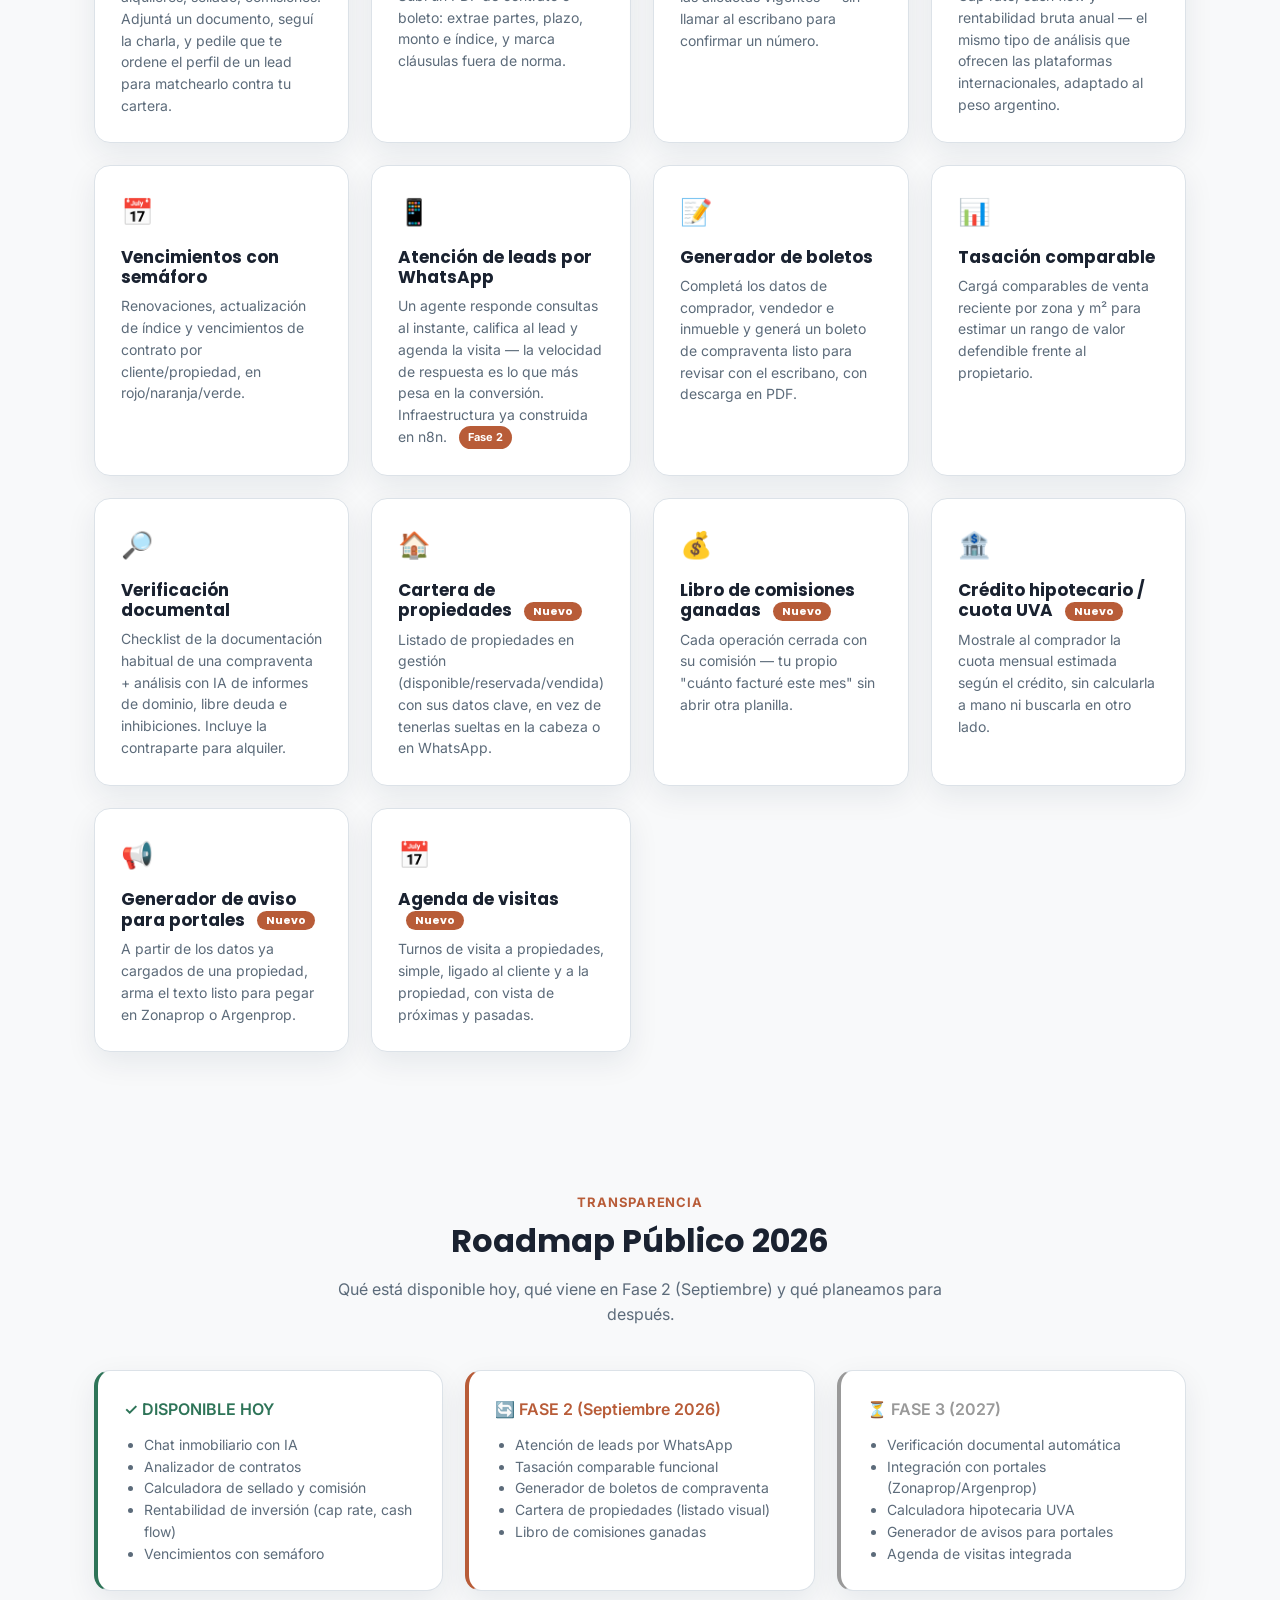
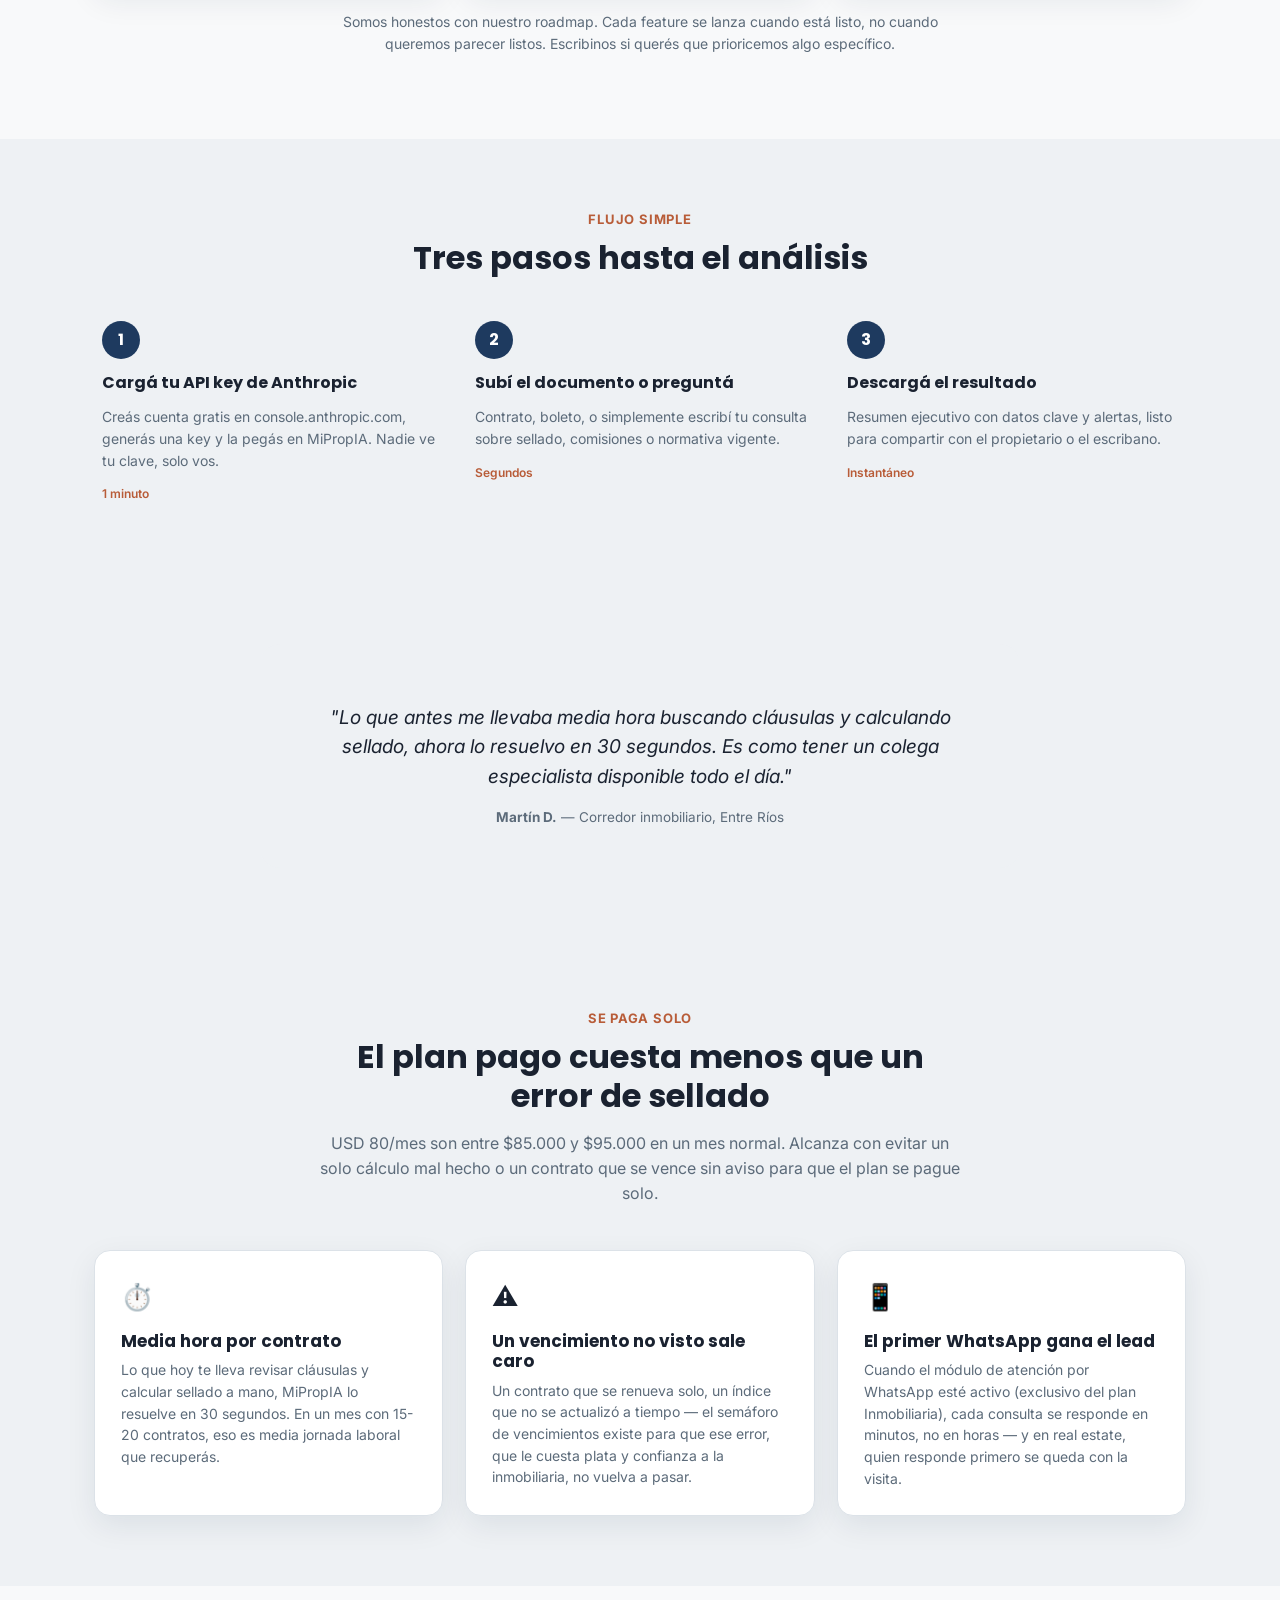
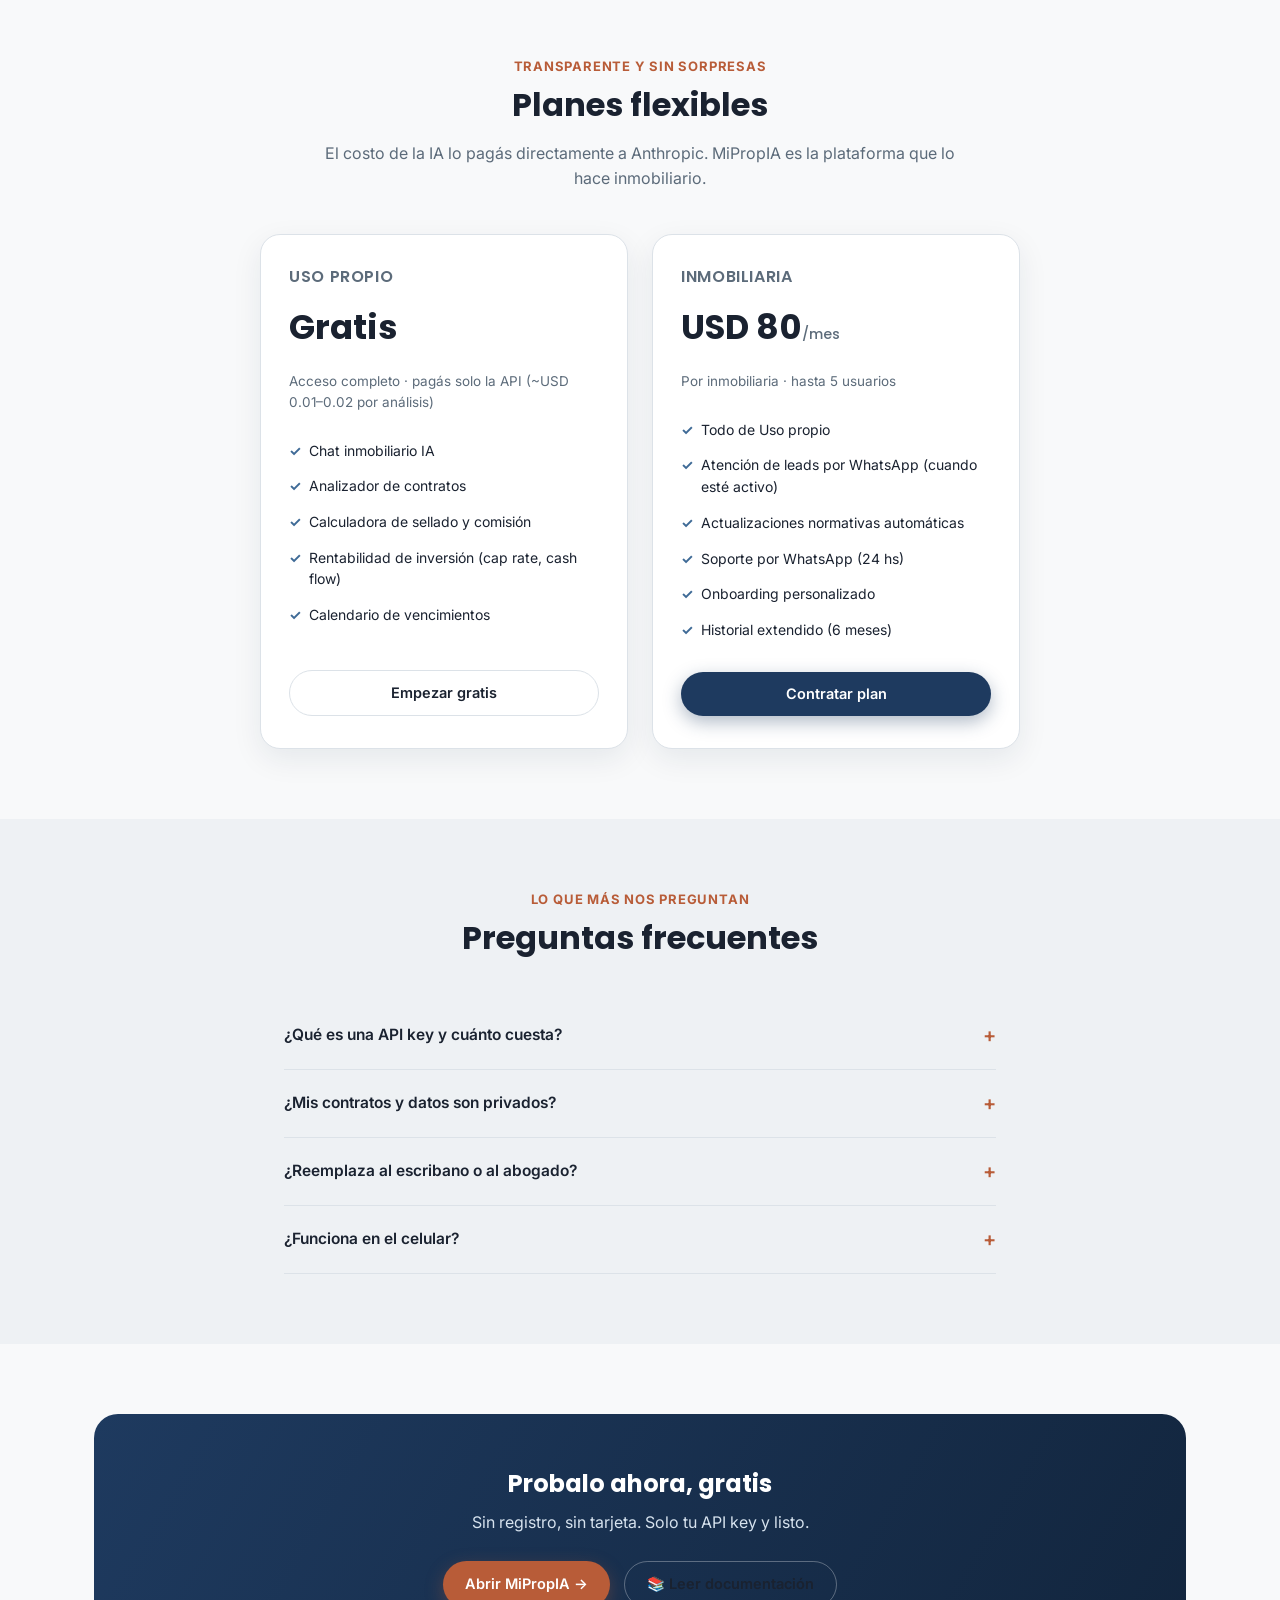
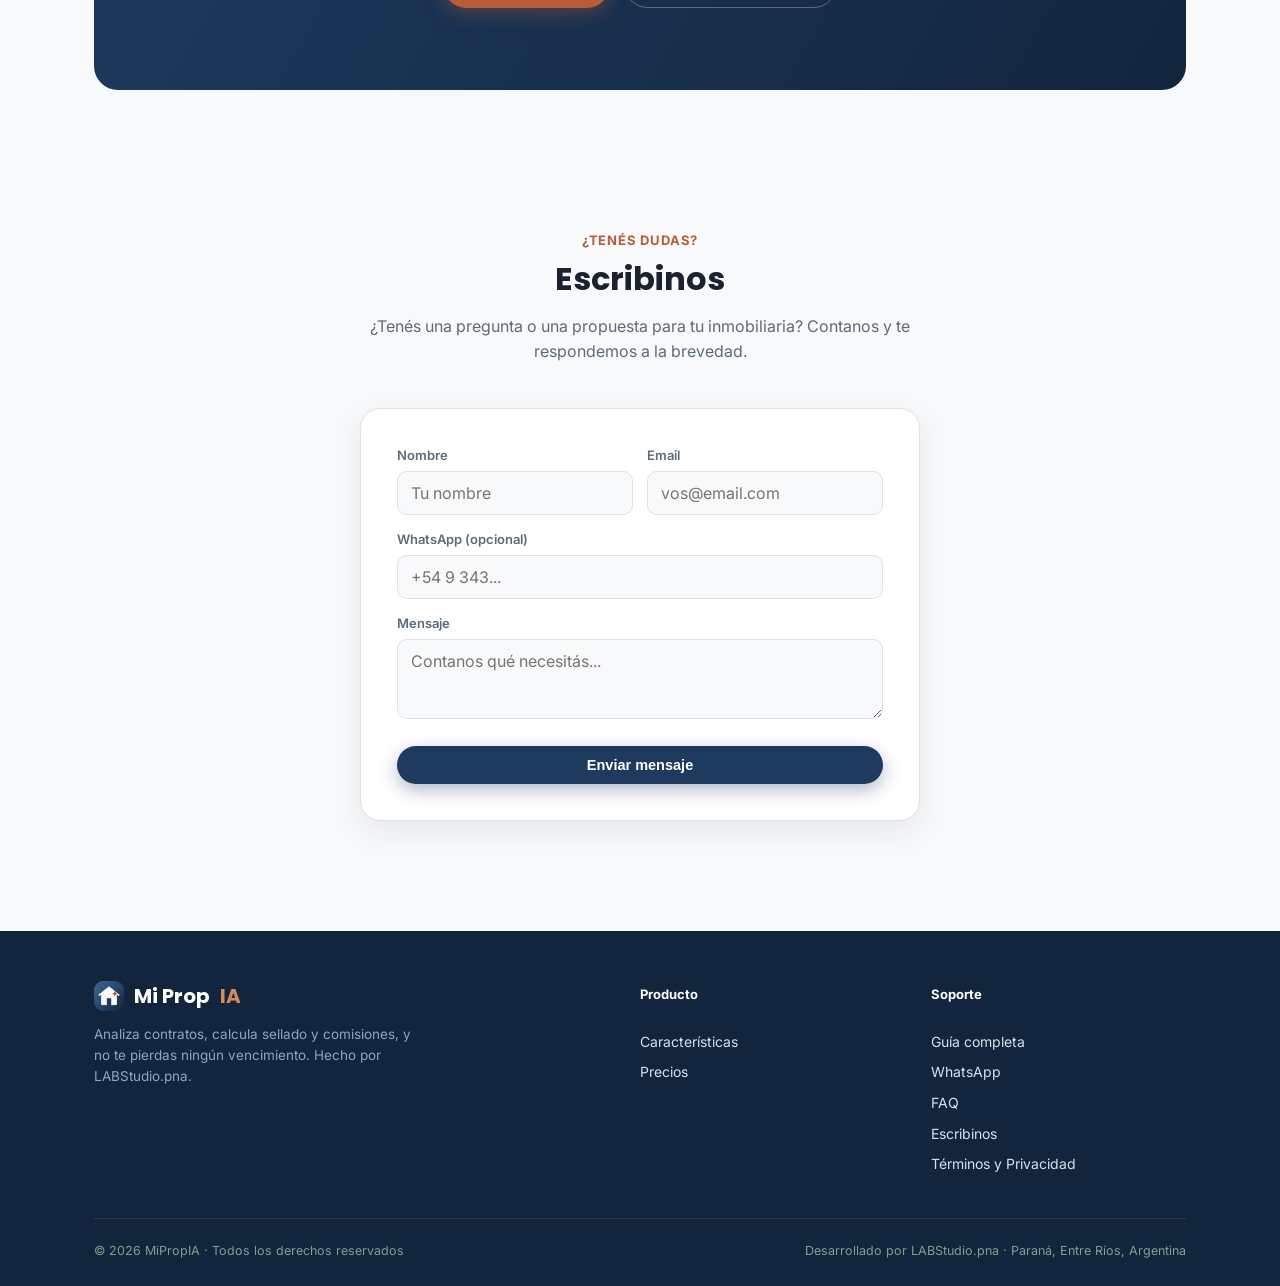
==== commit 7adaceeb: "Add files via upload" ====
--- a/index.html
+++ b/index.html
@@ -118,6 +118,49 @@
       <div class="card"><span class="icon">📢</span><h3>Generador de aviso para portales <span class="badge">Nuevo</span></h3><p>A partir de los datos ya cargados de una propiedad, arma el texto listo para pegar en Zonaprop o Argenprop.</p></div>
       <div class="card"><span class="icon">📅</span><h3>Agenda de visitas <span class="badge">Nuevo</span></h3><p>Turnos de visita a propiedades, simple, ligado al cliente y a la propiedad, con vista de próximas y pasadas.</p></div>
     </div>
+  </div>
+</section>
+
+<section>
+  <div class="container">
+    <div class="section-head">
+      <span class="eyebrow">Transparencia</span>
+      <h2>Roadmap Público 2026</h2>
+      <p class="muted">Qué está disponible hoy, qué viene en Fase 2 (Septiembre) y qué planeamos para después.</p>
+    </div>
+    <div class="grid cols-3">
+      <div class="card" style="border-left: 4px solid #2E7458;">
+        <span style="font-weight:600;color:#2E7458;">✓ DISPONIBLE HOY</span>
+        <ul style="font-size:14px;margin:12px 0 0;padding-left:20px;color:var(--text-muted);">
+          <li>Chat inmobiliario con IA</li>
+          <li>Analizador de contratos</li>
+          <li>Calculadora de sellado y comisión</li>
+          <li>Rentabilidad de inversión (cap rate, cash flow)</li>
+          <li>Vencimientos con semáforo</li>
+        </ul>
+      </div>
+      <div class="card" style="border-left: 4px solid var(--accent);">
+        <span style="font-weight:600;color:var(--accent);">🔄 FASE 2 (Septiembre 2026)</span>
+        <ul style="font-size:14px;margin:12px 0 0;padding-left:20px;color:var(--text-muted);">
+          <li>Atención de leads por WhatsApp</li>
+          <li>Tasación comparable funcional</li>
+          <li>Generador de boletos de compraventa</li>
+          <li>Cartera de propiedades (listado visual)</li>
+          <li>Libro de comisiones ganadas</li>
+        </ul>
+      </div>
+      <div class="card" style="border-left: 4px solid #999;">
+        <span style="font-weight:600;color:#999;">⏳ FASE 3 (2027)</span>
+        <ul style="font-size:14px;margin:12px 0 0;padding-left:20px;color:var(--text-muted);">
+          <li>Verificación documental automática</li>
+          <li>Integración con portales (Zonaprop/Argenprop)</li>
+          <li>Calculadora hipotecaria UVA</li>
+          <li>Generador de avisos para portales</li>
+          <li>Agenda de visitas integrada</li>
+        </ul>
+      </div>
+    </div>
+    <p style="font-size:14px;color:var(--text-muted);text-align:center;margin-top:20px;max-width:600px;margin-left:auto;margin-right:auto;">Somos honestos con nuestro roadmap. Cada feature se lanza cuando está listo, no cuando queremos parecer listos. Escribinos si querés que prioricemos algo específico.</p>
   </div>
 </section>
 
@@ -270,7 +313,7 @@
       <h2>Escribinos</h2>
       <p class="muted">¿Tenés una pregunta o una propuesta para tu inmobiliaria? Contanos y te respondemos a la brevedad.</p>
     </div>
-    <form class="waitlist" id="contactForm" action="https://formspree.io/f/mqererkb" method="POST">
+    <form class="waitlist" id="contactForm" action="https://formspree.io/f/YOUR_FORM_ID" method="POST">
       <div class="row">
         <div>
           <label for="cf-name">Nombre</label>
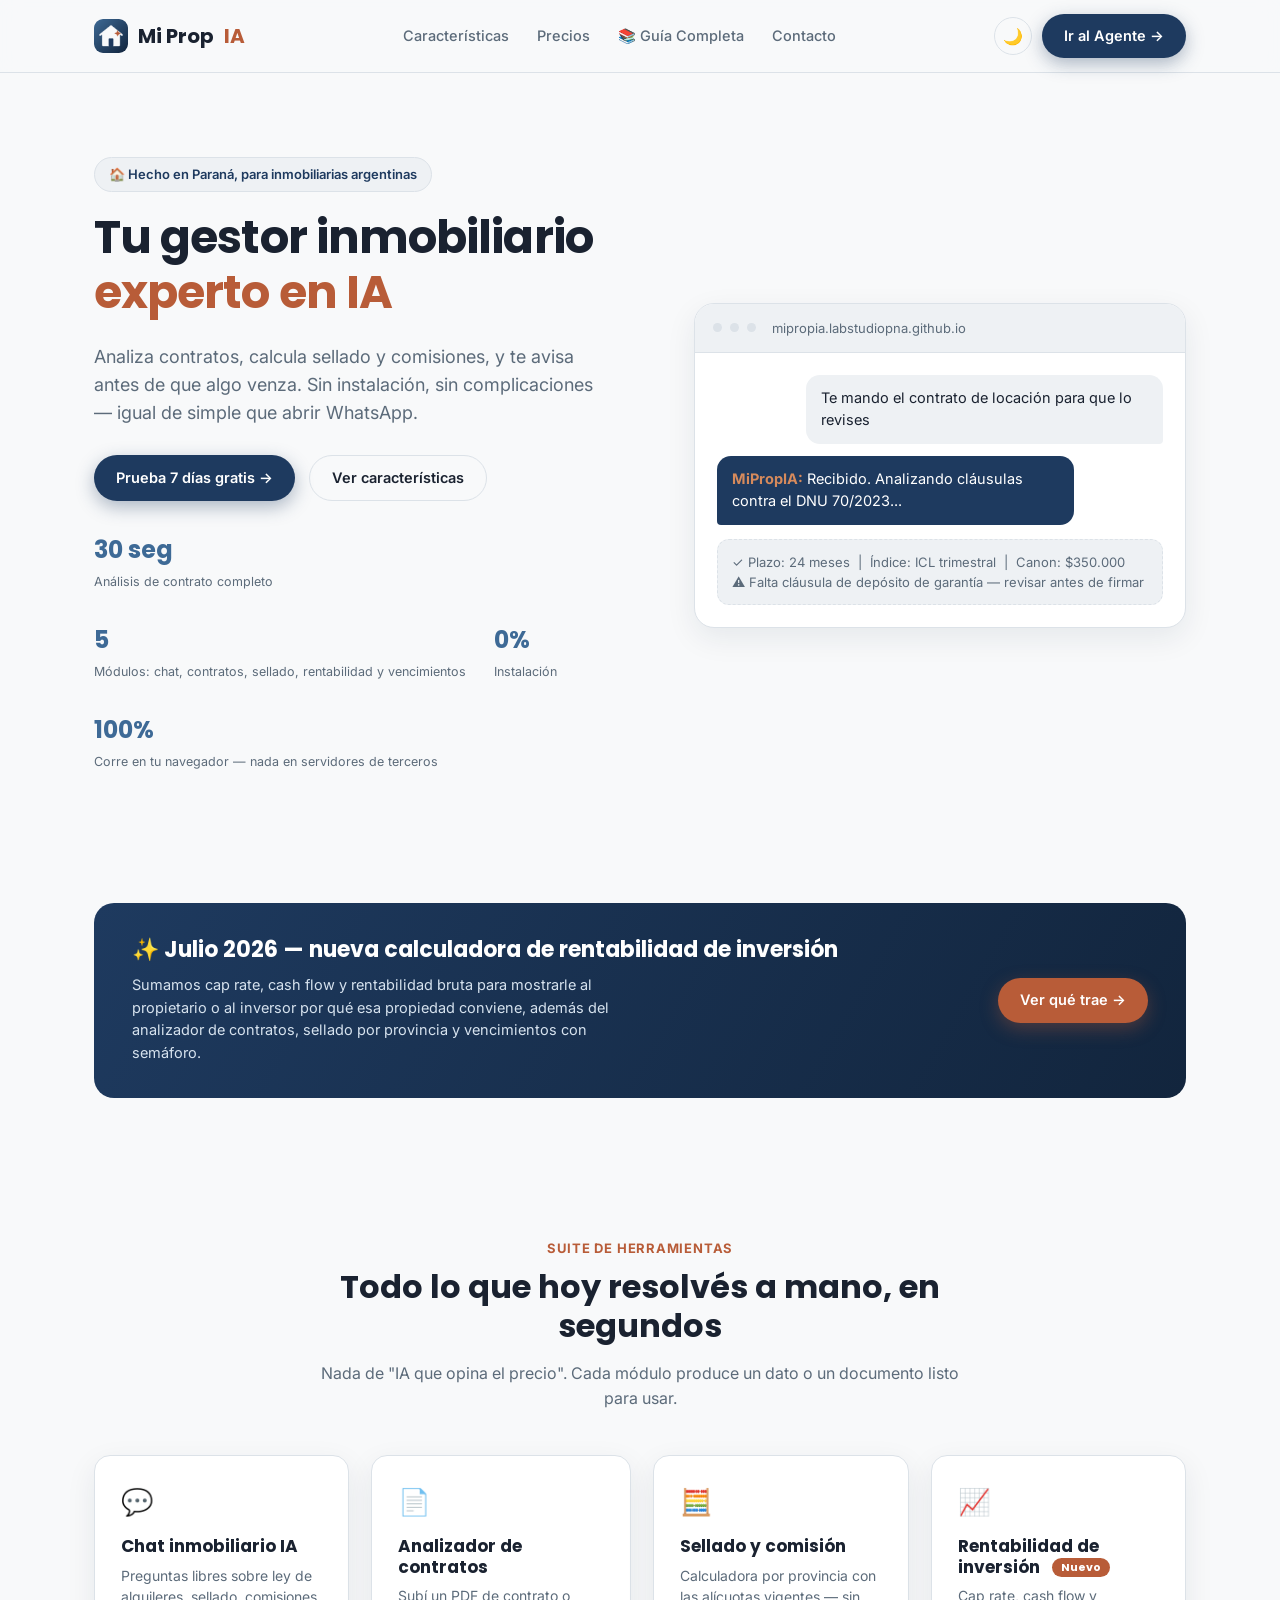
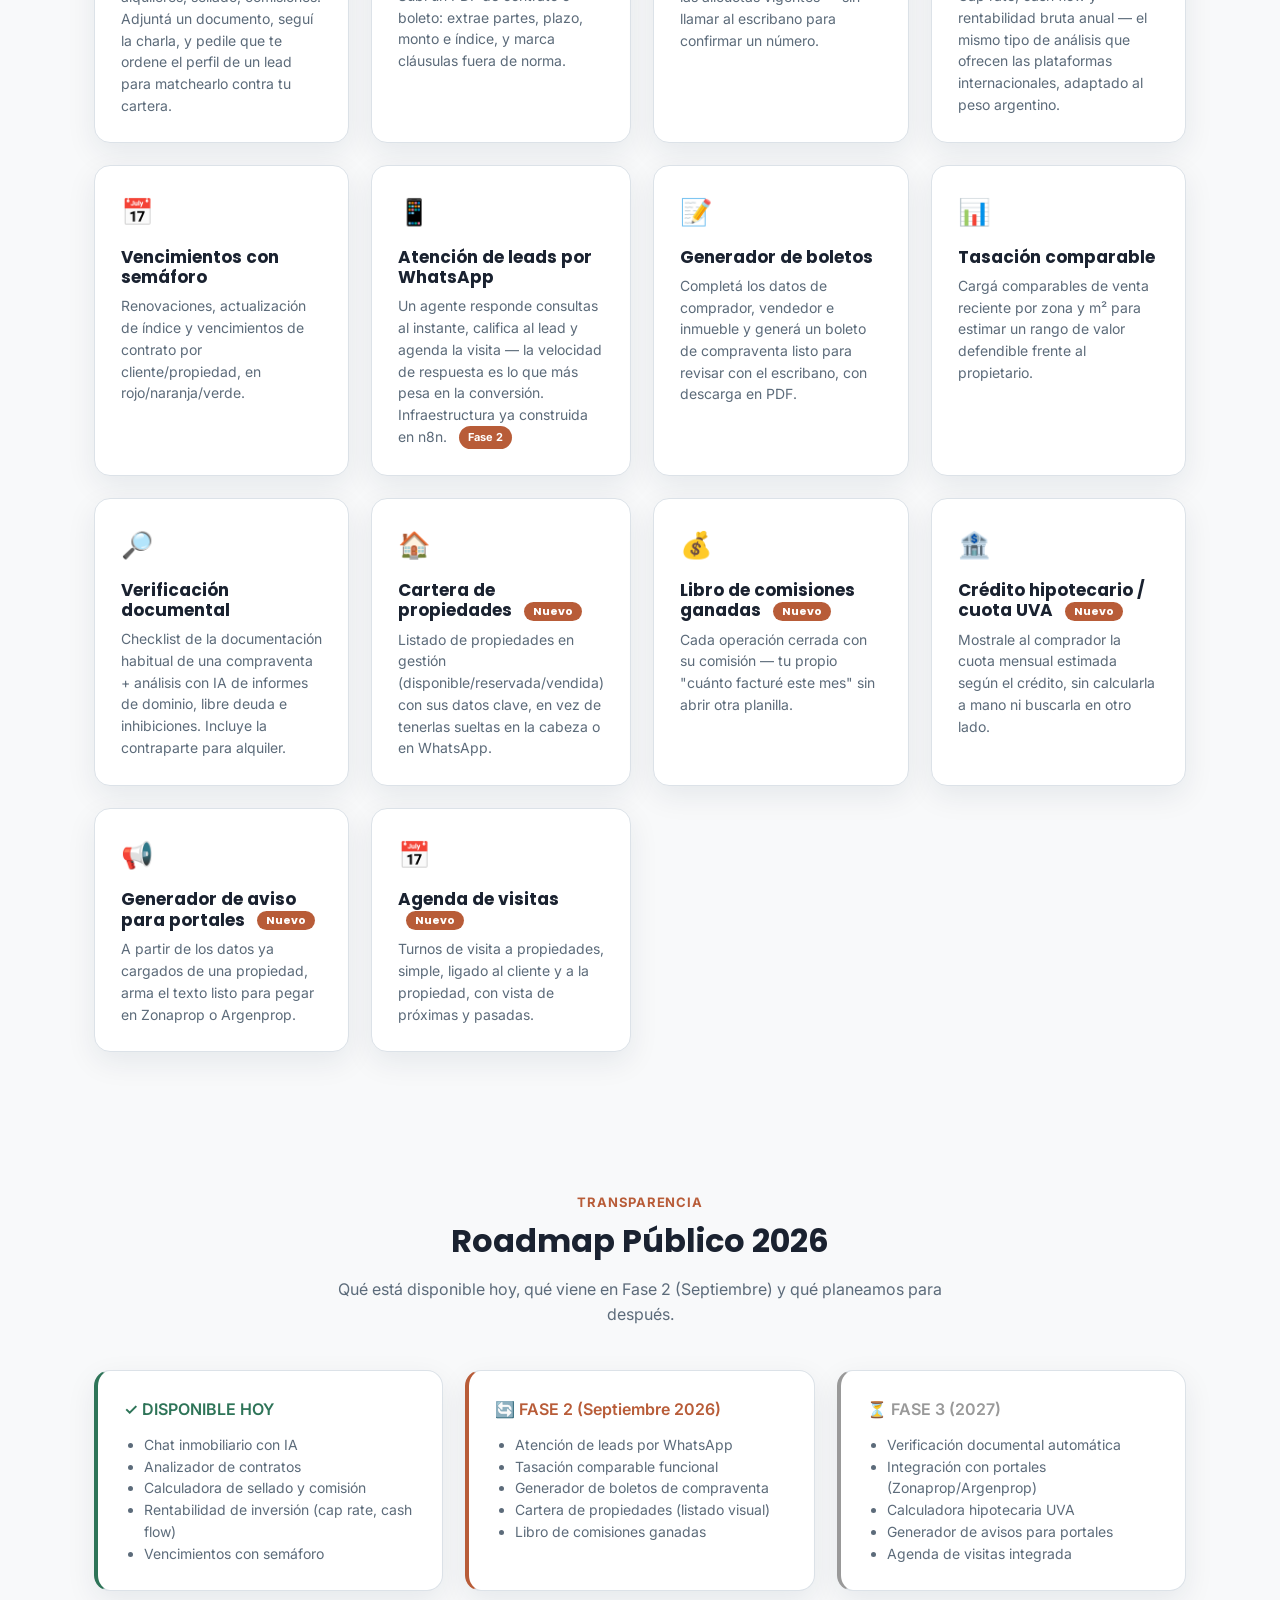
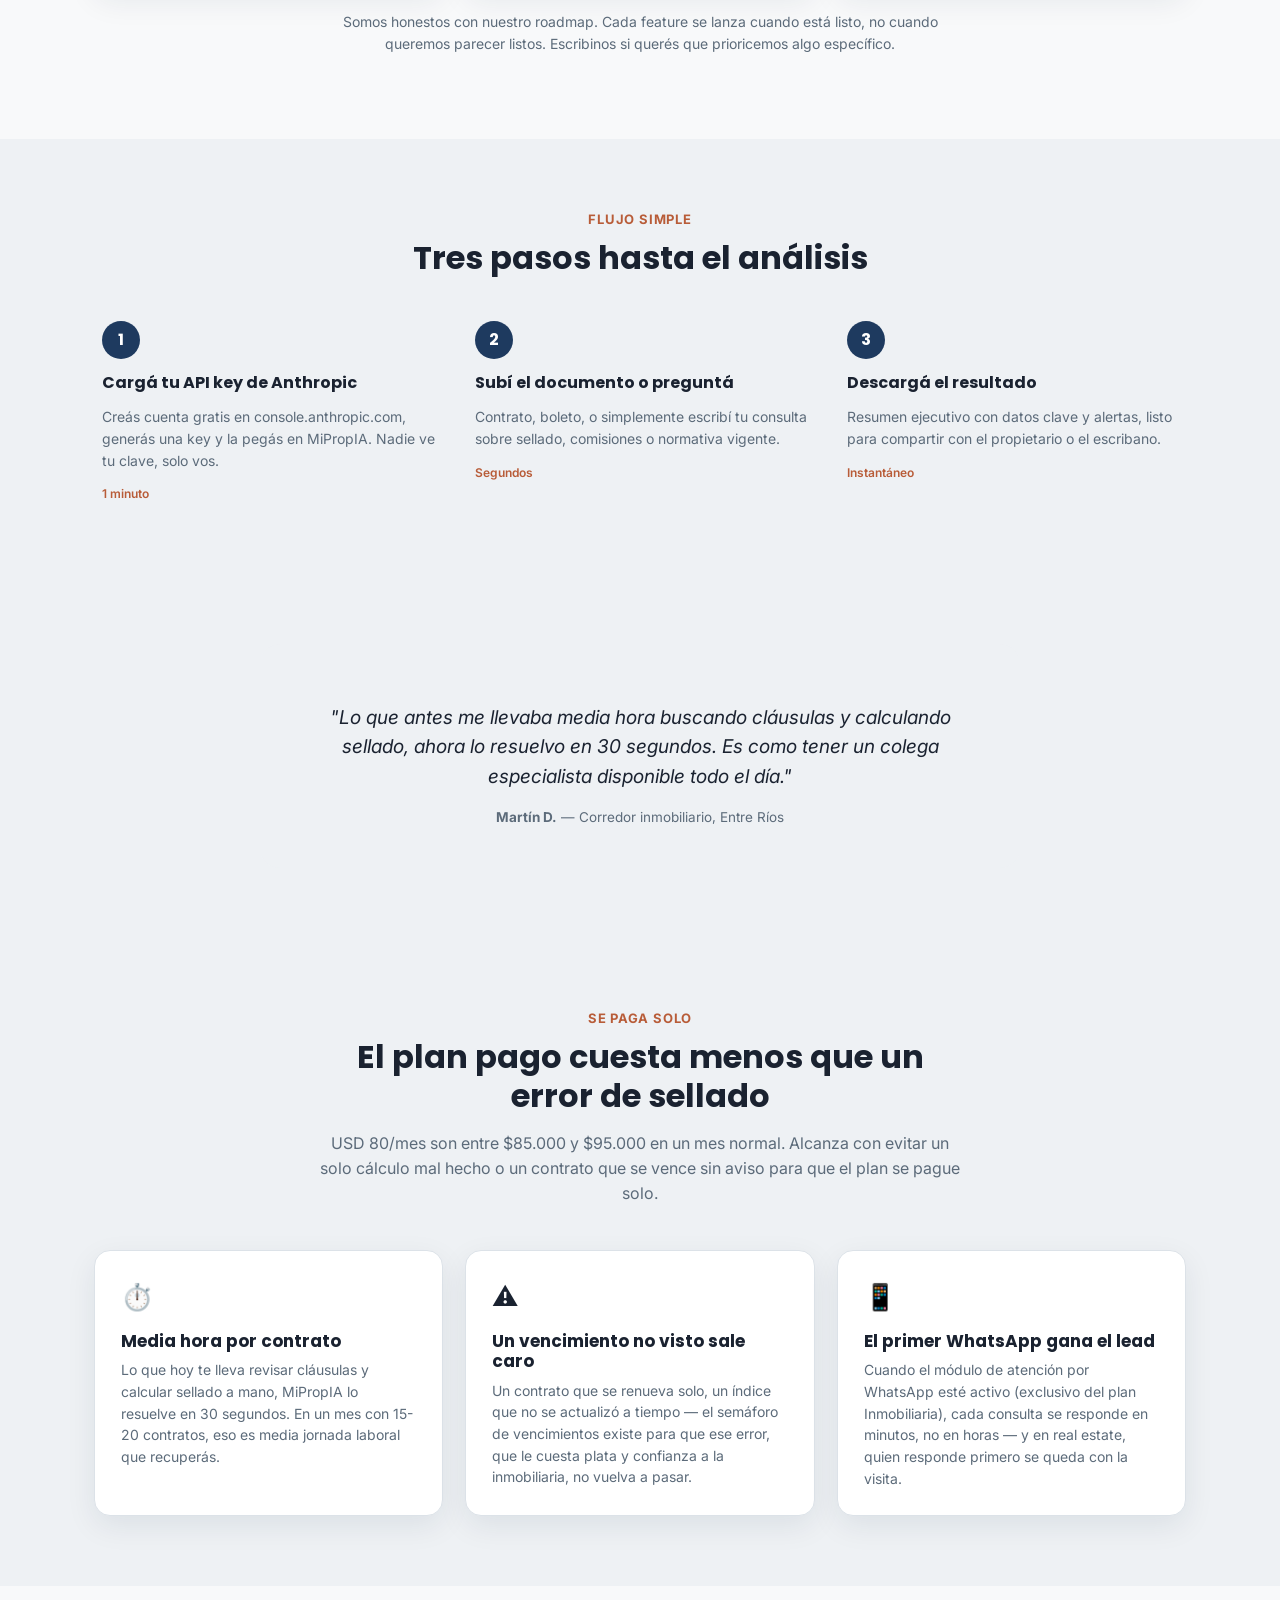
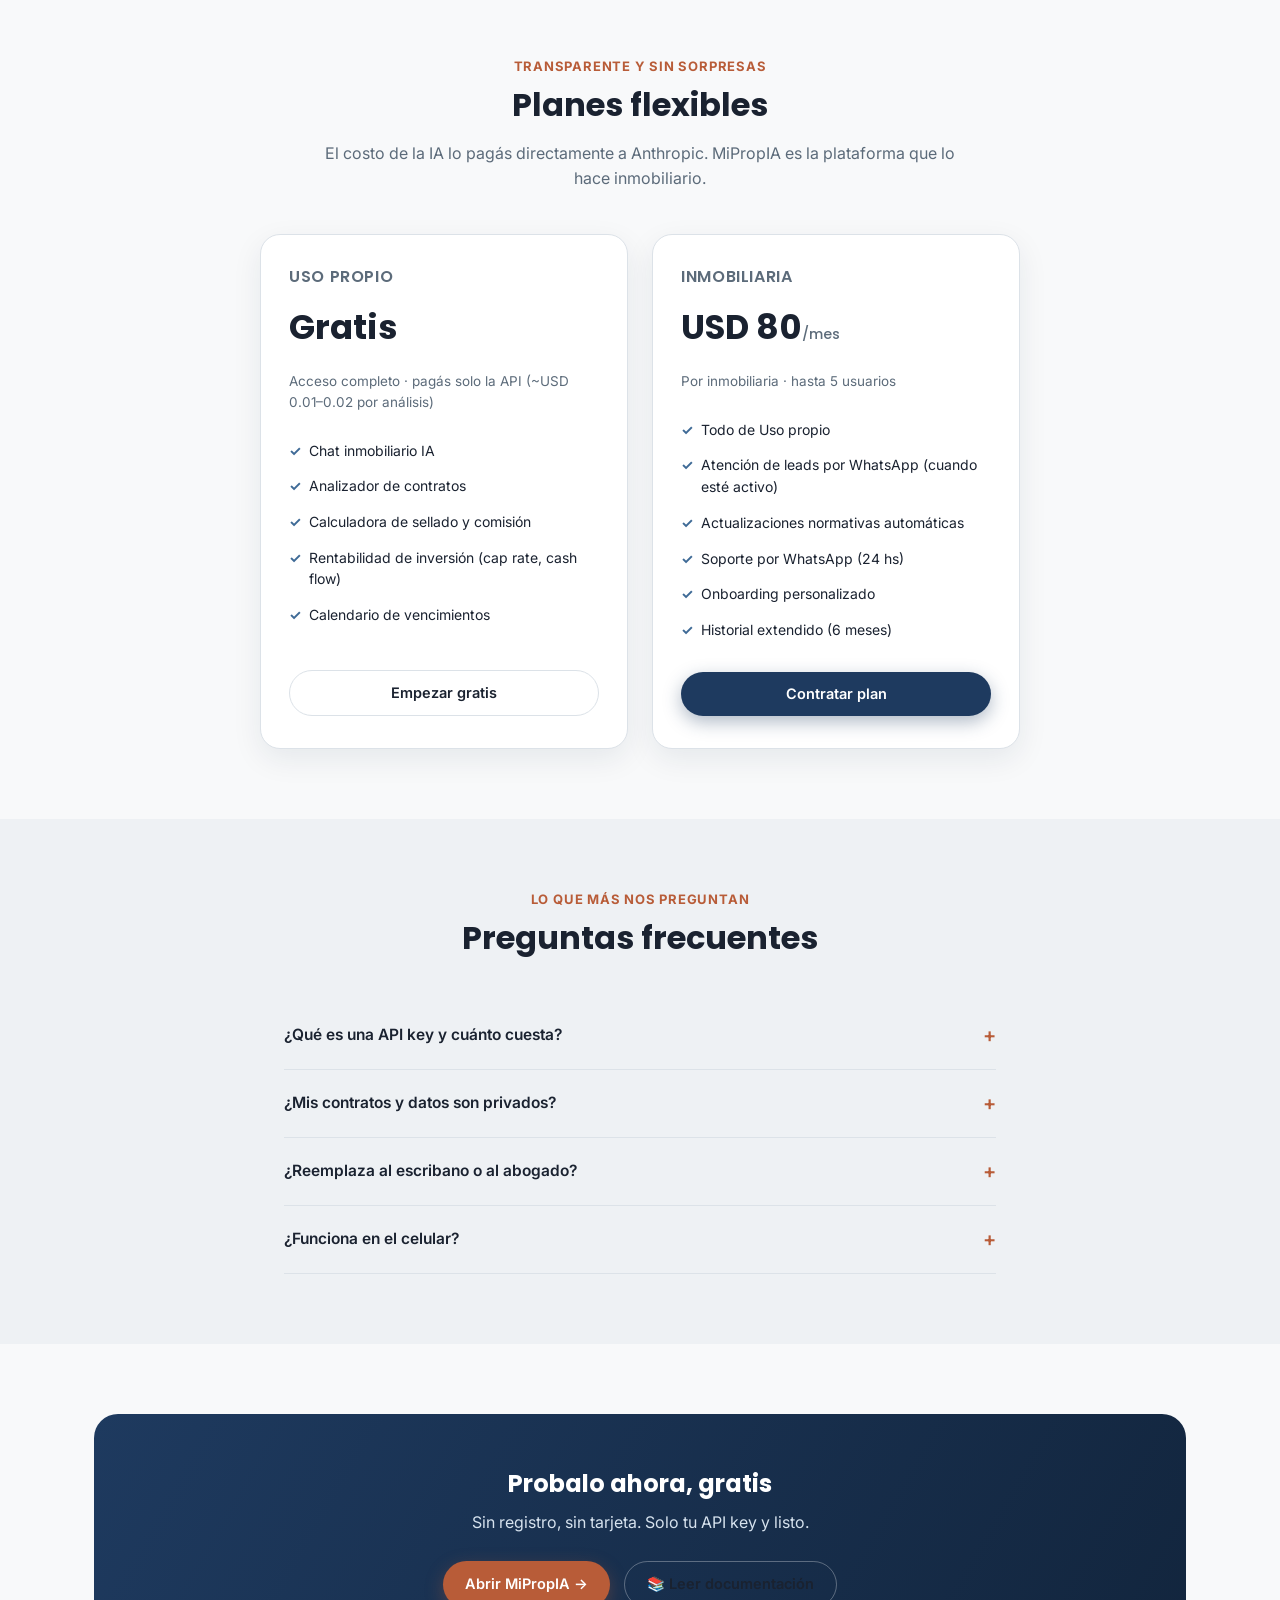
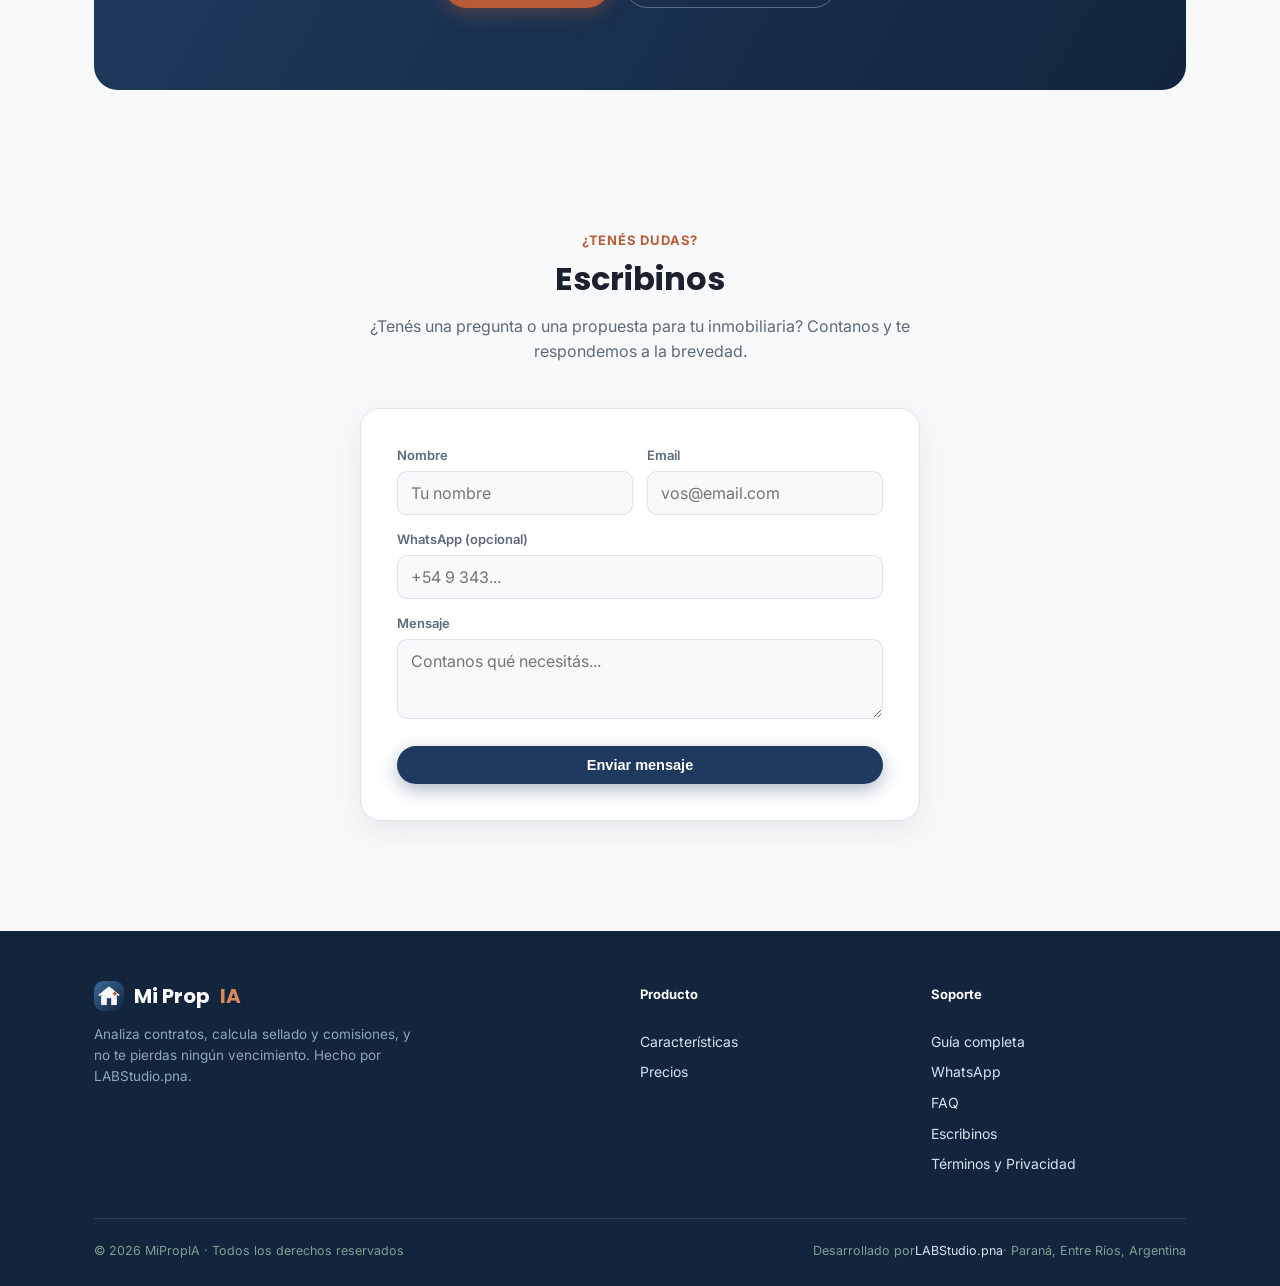
==== commit 8436a7a1: "Update footer to include link for LABStudio.pna" ====
--- a/index.html
+++ b/index.html
@@ -366,7 +366,7 @@
     </div>
     <div class="foot-bottom">
       <span>© 2026 MiPropIA · Todos los derechos reservados</span>
-      <span>Desarrollado por LABStudio.pna · Paraná, Entre Ríos, Argentina</span>
+      <span>Desarrollado por<a href="https://labstudiopna.github.io" target="_blank">LABStudio.pna</a>· Paraná, Entre Ríos, Argentina</span>
     </div>
   </div>
 </footer>
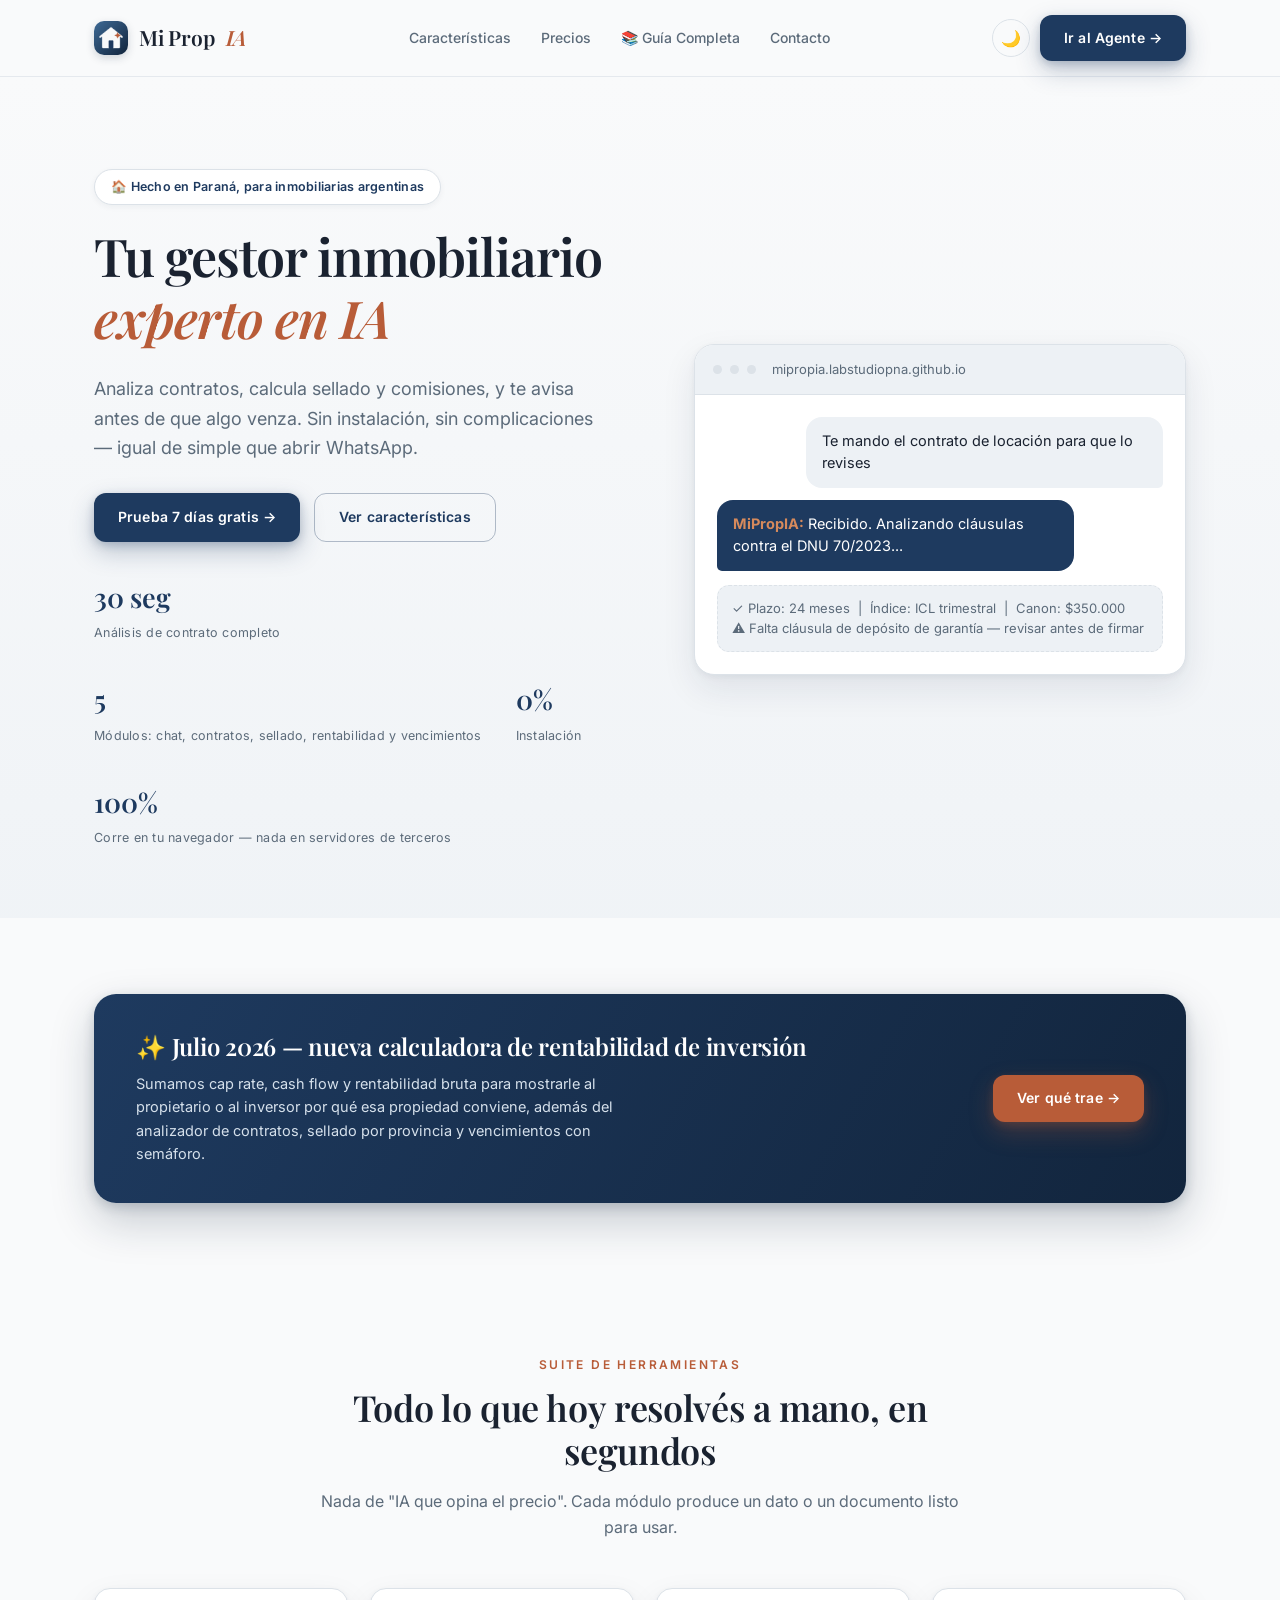
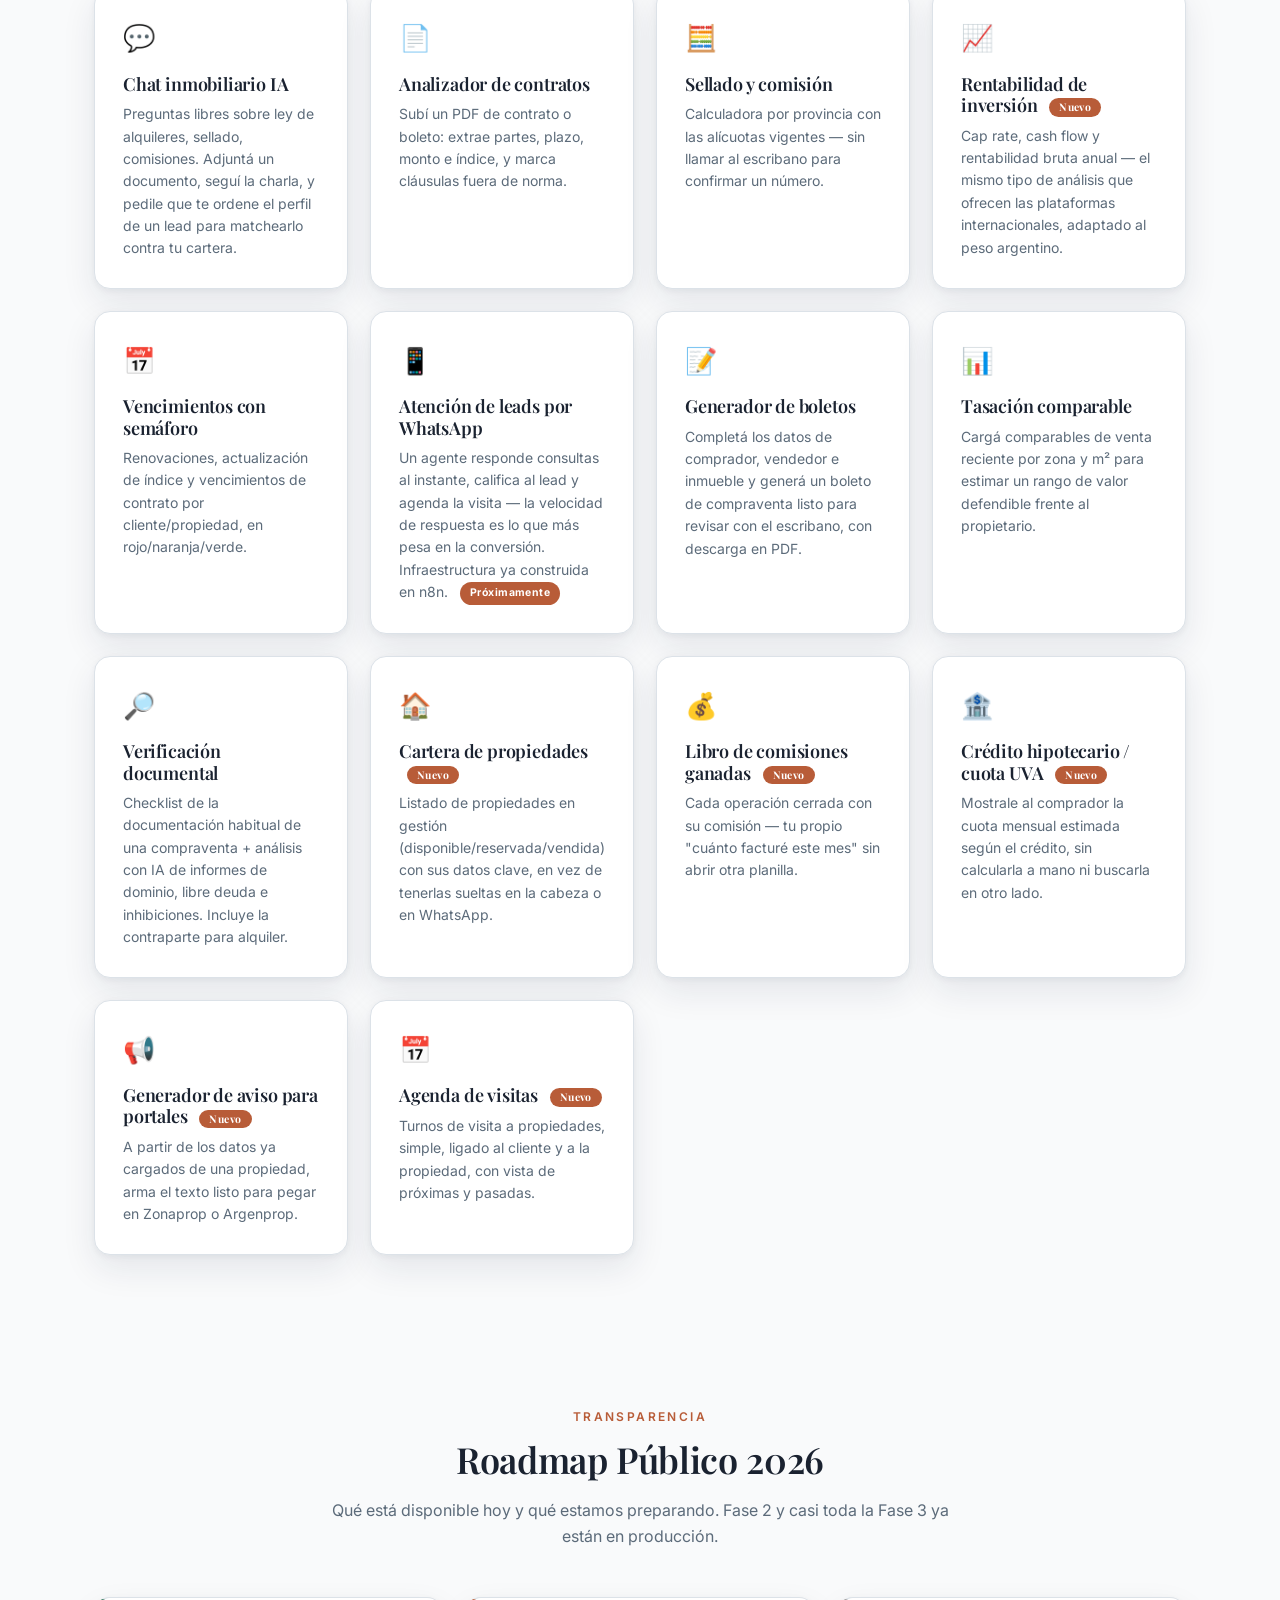
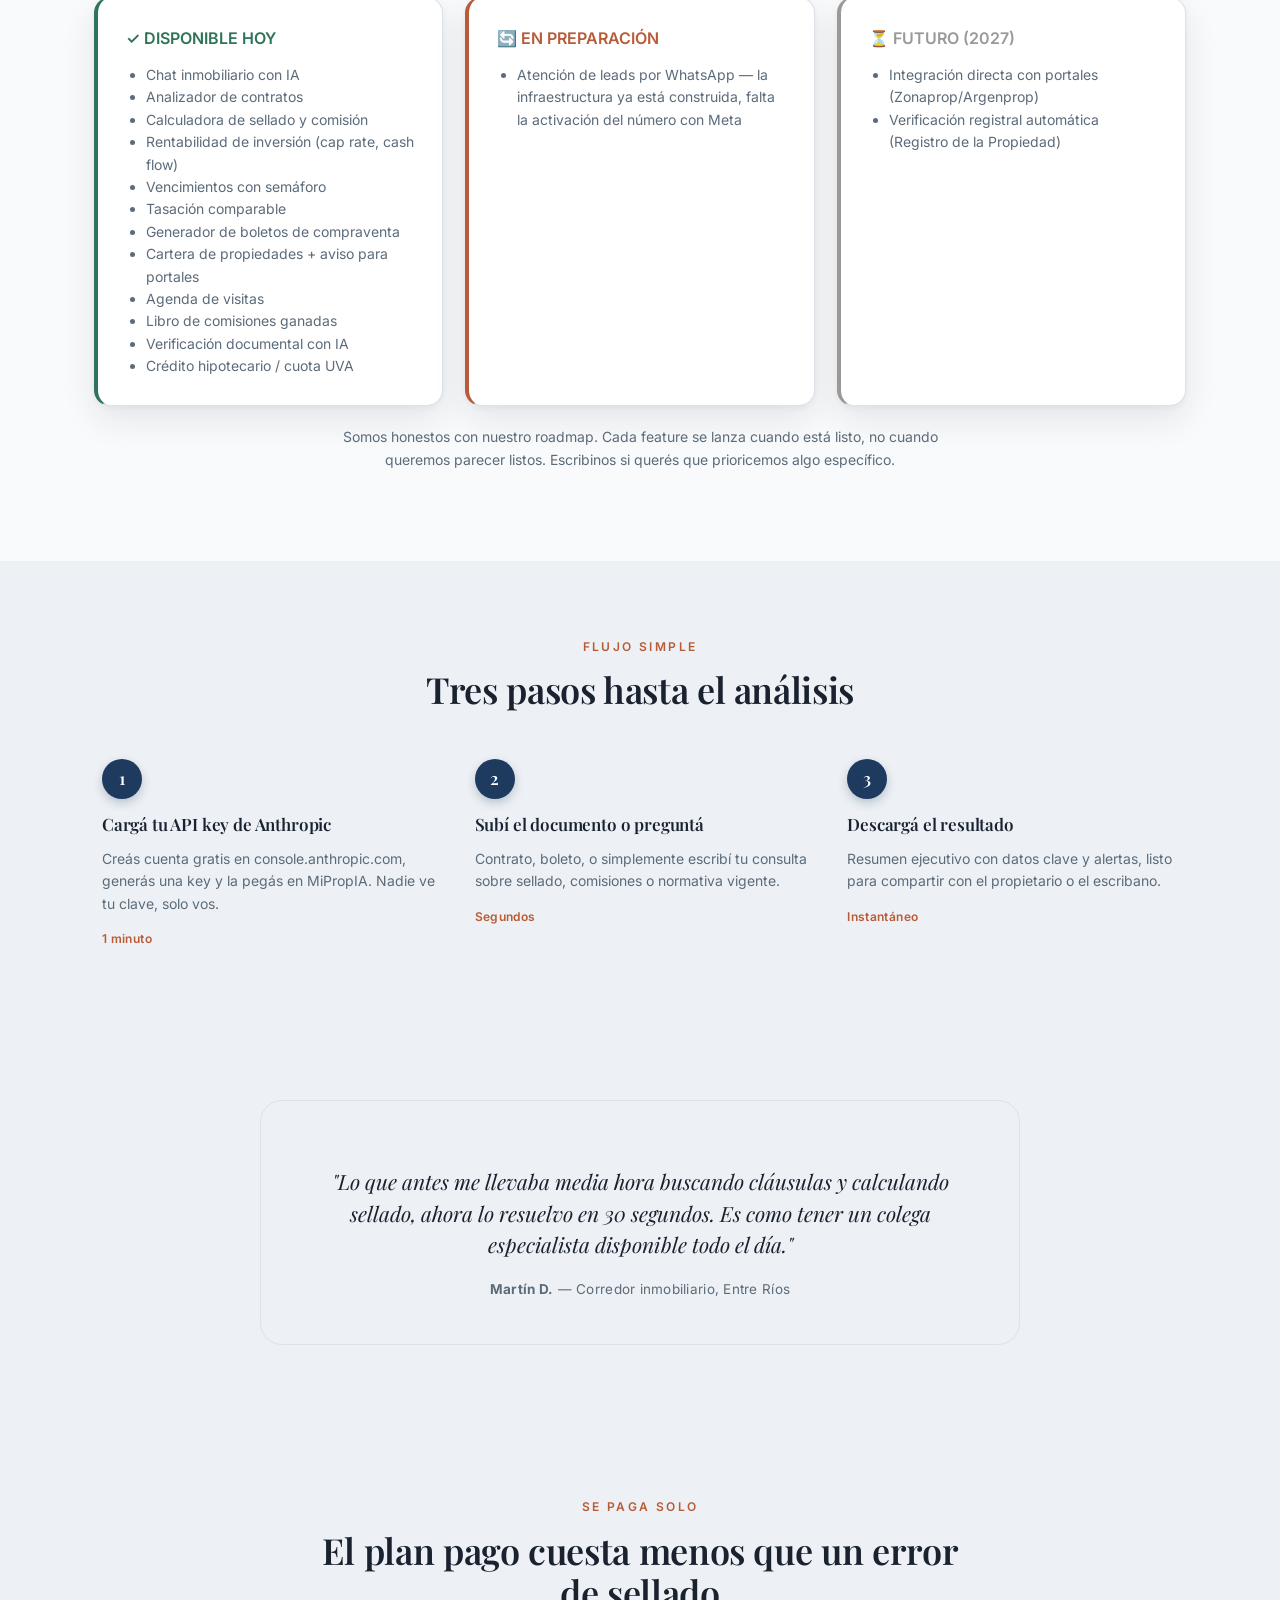
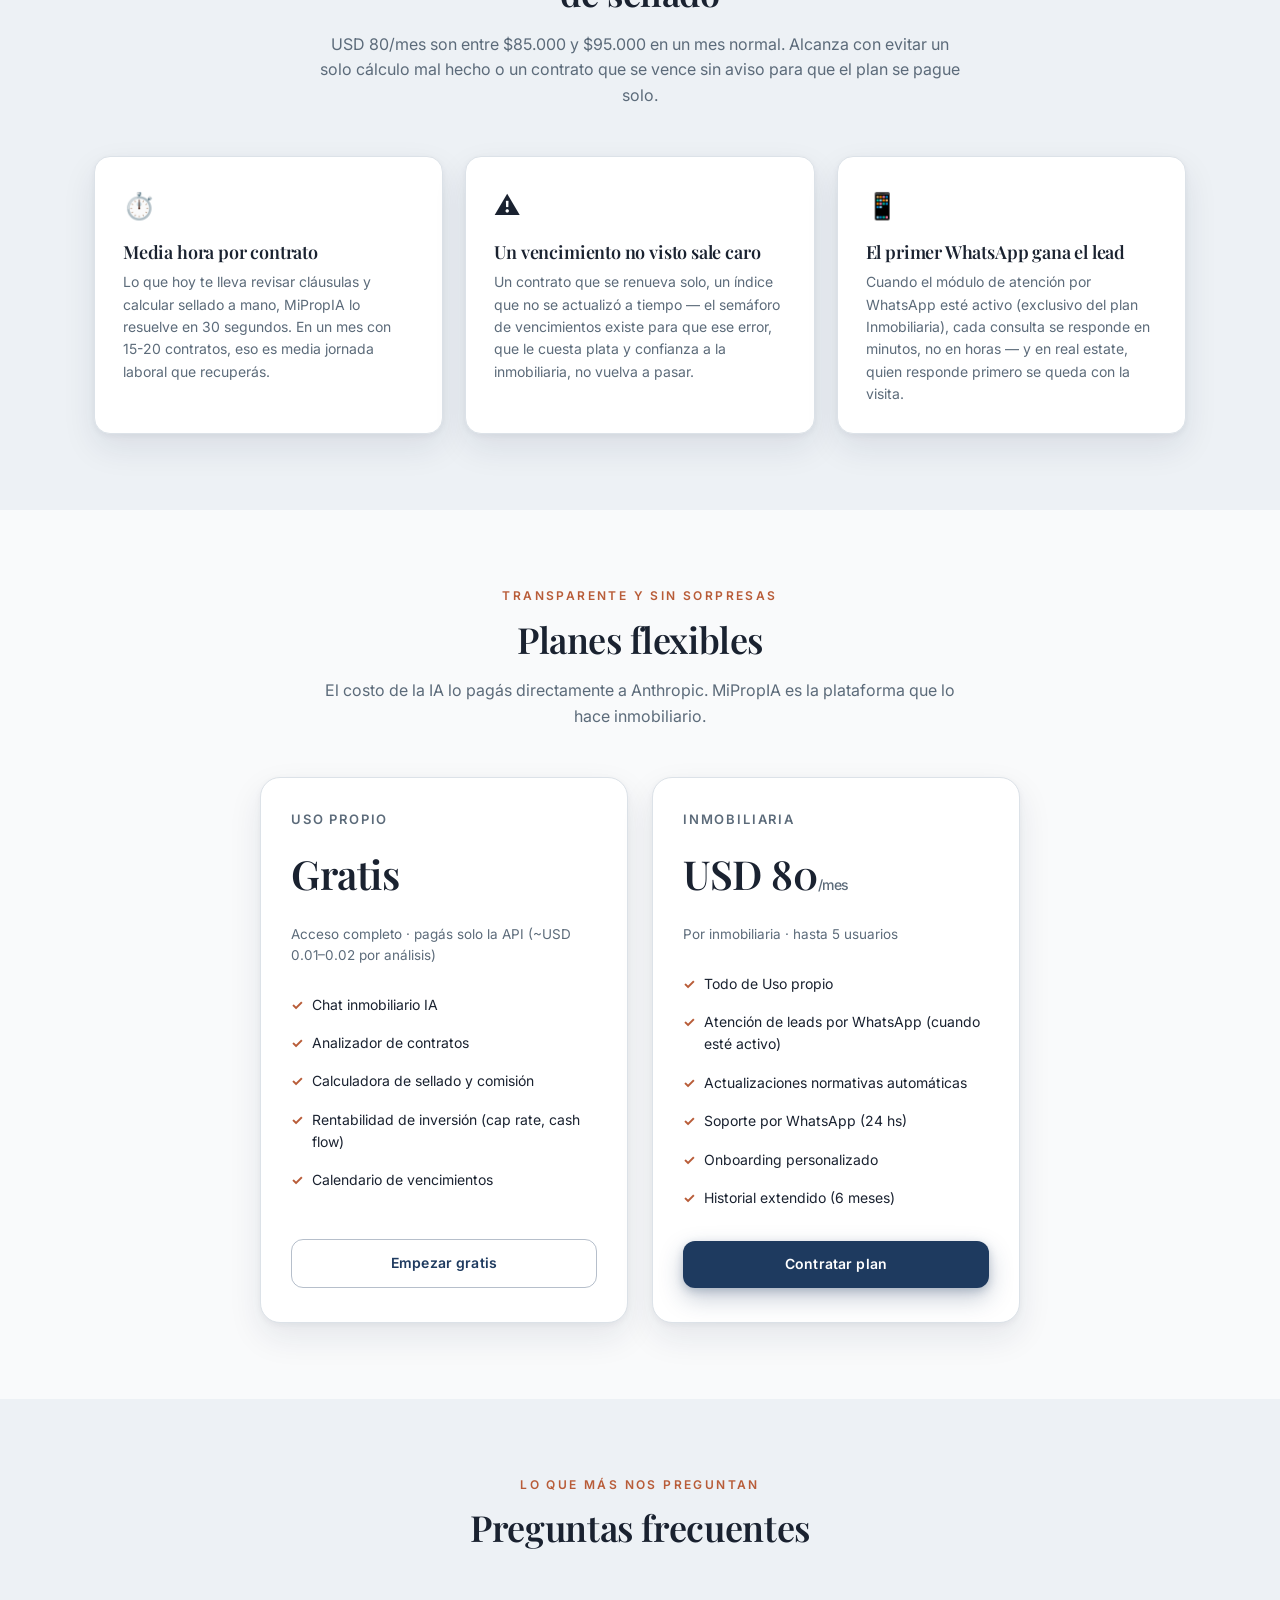
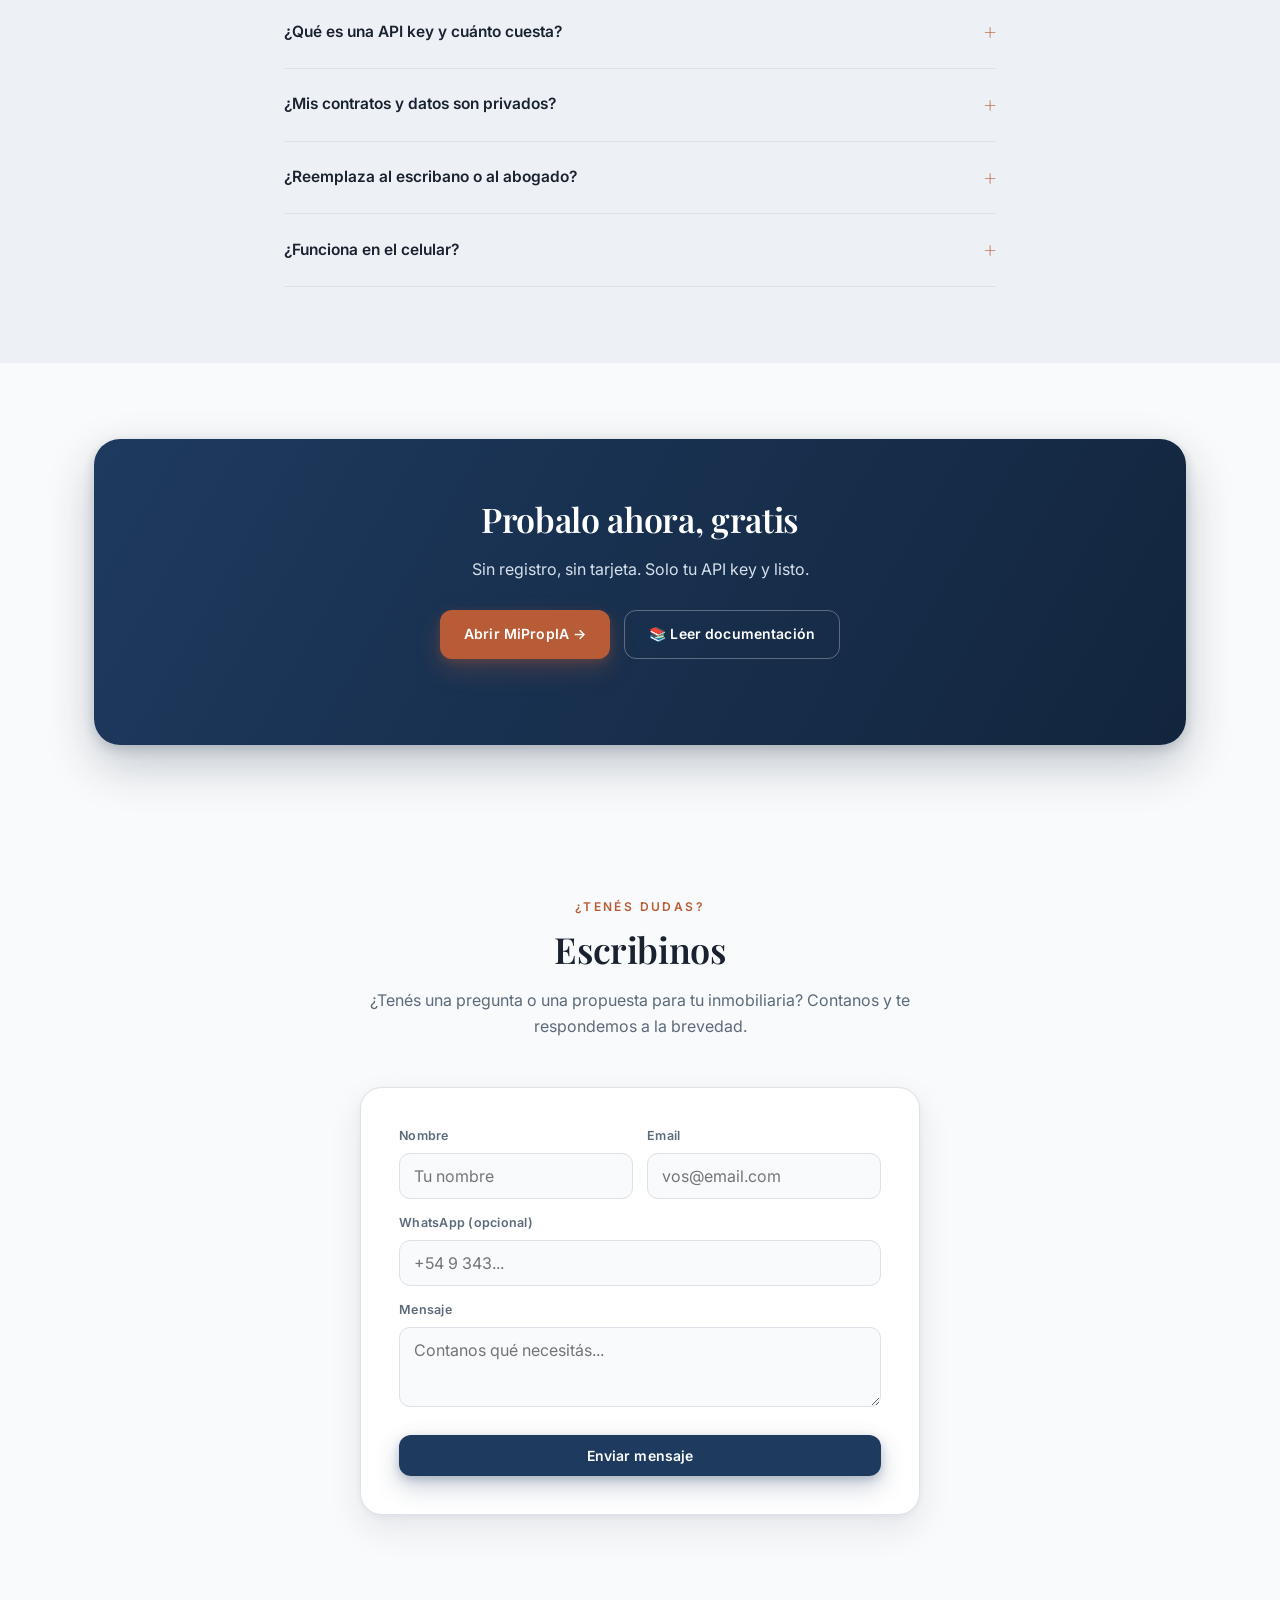
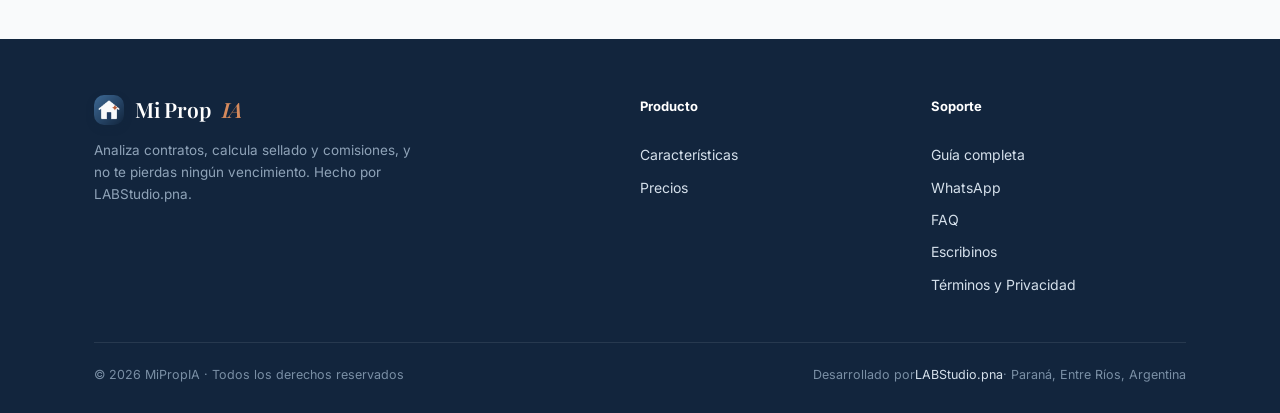
==== commit 542af68d: "Add files via upload" ====
--- a/index.html
+++ b/index.html
@@ -108,7 +108,7 @@
       <div class="card"><span class="icon">🧮</span><h3>Sellado y comisión</h3><p>Calculadora por provincia con las alícuotas vigentes — sin llamar al escribano para confirmar un número.</p></div>
       <div class="card"><span class="icon">📈</span><h3>Rentabilidad de inversión <span class="badge">Nuevo</span></h3><p>Cap rate, cash flow y rentabilidad bruta anual — el mismo tipo de análisis que ofrecen las plataformas internacionales, adaptado al peso argentino.</p></div>
       <div class="card"><span class="icon">📅</span><h3>Vencimientos con semáforo</h3><p>Renovaciones, actualización de índice y vencimientos de contrato por cliente/propiedad, en rojo/naranja/verde.</p></div>
-      <div class="card"><span class="icon">📱</span><h3>Atención de leads por WhatsApp</h3><p>Un agente responde consultas al instante, califica al lead y agenda la visita — la velocidad de respuesta es lo que más pesa en la conversión. Infraestructura ya construida en n8n. <span class="badge">Fase 2</span></p></div>
+      <div class="card"><span class="icon">📱</span><h3>Atención de leads por WhatsApp</h3><p>Un agente responde consultas al instante, califica al lead y agenda la visita — la velocidad de respuesta es lo que más pesa en la conversión. Infraestructura ya construida en n8n. <span class="badge">Próximamente</span></p></div>
       <div class="card"><span class="icon">📝</span><h3>Generador de boletos</h3><p>Completá los datos de comprador, vendedor e inmueble y generá un boleto de compraventa listo para revisar con el escribano, con descarga en PDF.</p></div>
       <div class="card"><span class="icon">📊</span><h3>Tasación comparable</h3><p>Cargá comparables de venta reciente por zona y m² para estimar un rango de valor defendible frente al propietario.</p></div>
       <div class="card"><span class="icon">🔎</span><h3>Verificación documental</h3><p>Checklist de la documentación habitual de una compraventa + análisis con IA de informes de dominio, libre deuda e inhibiciones. Incluye la contraparte para alquiler.</p></div>
@@ -126,7 +126,7 @@
     <div class="section-head">
       <span class="eyebrow">Transparencia</span>
       <h2>Roadmap Público 2026</h2>
-      <p class="muted">Qué está disponible hoy, qué viene en Fase 2 (Septiembre) y qué planeamos para después.</p>
+      <p class="muted">Qué está disponible hoy y qué estamos preparando. Fase 2 y casi toda la Fase 3 ya están en producción.</p>
     </div>
     <div class="grid cols-3">
       <div class="card" style="border-left: 4px solid #2E7458;">
@@ -137,26 +137,26 @@
           <li>Calculadora de sellado y comisión</li>
           <li>Rentabilidad de inversión (cap rate, cash flow)</li>
           <li>Vencimientos con semáforo</li>
+          <li>Tasación comparable</li>
+          <li>Generador de boletos de compraventa</li>
+          <li>Cartera de propiedades + aviso para portales</li>
+          <li>Agenda de visitas</li>
+          <li>Libro de comisiones ganadas</li>
+          <li>Verificación documental con IA</li>
+          <li>Crédito hipotecario / cuota UVA</li>
         </ul>
       </div>
       <div class="card" style="border-left: 4px solid var(--accent);">
-        <span style="font-weight:600;color:var(--accent);">🔄 FASE 2 (Septiembre 2026)</span>
+        <span style="font-weight:600;color:var(--accent);">🔄 EN PREPARACIÓN</span>
         <ul style="font-size:14px;margin:12px 0 0;padding-left:20px;color:var(--text-muted);">
-          <li>Atención de leads por WhatsApp</li>
-          <li>Tasación comparable funcional</li>
-          <li>Generador de boletos de compraventa</li>
-          <li>Cartera de propiedades (listado visual)</li>
-          <li>Libro de comisiones ganadas</li>
+          <li>Atención de leads por WhatsApp — la infraestructura ya está construida, falta la activación del número con Meta</li>
         </ul>
       </div>
       <div class="card" style="border-left: 4px solid #999;">
-        <span style="font-weight:600;color:#999;">⏳ FASE 3 (2027)</span>
+        <span style="font-weight:600;color:#999;">⏳ FUTURO (2027)</span>
         <ul style="font-size:14px;margin:12px 0 0;padding-left:20px;color:var(--text-muted);">
-          <li>Verificación documental automática</li>
-          <li>Integración con portales (Zonaprop/Argenprop)</li>
-          <li>Calculadora hipotecaria UVA</li>
-          <li>Generador de avisos para portales</li>
-          <li>Agenda de visitas integrada</li>
+          <li>Integración directa con portales (Zonaprop/Argenprop)</li>
+          <li>Verificación registral automática (Registro de la Propiedad)</li>
         </ul>
       </div>
     </div>
@@ -313,7 +313,7 @@
       <h2>Escribinos</h2>
       <p class="muted">¿Tenés una pregunta o una propuesta para tu inmobiliaria? Contanos y te respondemos a la brevedad.</p>
     </div>
-    <form class="waitlist" id="contactForm" action="https://formspree.io/f/YOUR_FORM_ID" method="POST">
+    <form class="waitlist" id="contactForm" action="https://formspree.io/f/mqererkb" method="POST">
       <div class="row">
         <div>
           <label for="cf-name">Nombre</label>
@@ -425,5 +425,6 @@
     });
   }
 </script>
+  <script src="tracker.js" defer></script>
 </body>
 </html>
--- a/style.css
+++ b/style.css
@@ -1,17 +1,21 @@
+@import url('https://fonts.googleapis.com/css2?family=Playfair+Display:ital,wght@0,500;0,600;0,700;1,500;1,600&family=Inter:wght@400;500;600;700&display=swap');
+
 :root{
   --brand:#1E3A5F;
   --brand-dark:#12253D;
   --brand-light:#3E6A96;
   --accent:#B85C38;
   --accent-light:#D68A5C;
-  --bg:#F8F9FA;
-  --bg-alt:#EEF1F4;
+  --bg:#F9FAFB;
+  --bg-alt:#EDF1F5;
   --card:#FFFFFF;
   --text:#1A2230;
   --text-muted:#5C6B7A;
   --border:#DCE2E8;
-  --shadow: 0 10px 30px rgba(18,37,61,0.08);
+  --shadow: 0 2px 6px rgba(18,37,61,0.05), 0 14px 34px rgba(18,37,61,0.09);
   --radius: 16px;
+  --serif:'Playfair Display',Georgia,serif;
+  --sans:'Inter','Segoe UI',system-ui,-apple-system,sans-serif;
 }
 [data-theme="dark"]{
   --bg:#0E1826;
@@ -20,25 +24,28 @@
   --text:#EDF1F5;
   --text-muted:#96A6B8;
   --border:#25384E;
-  --shadow: 0 10px 30px rgba(0,0,0,0.35);
+  --shadow: 0 2px 6px rgba(0,0,0,0.25), 0 14px 34px rgba(0,0,0,0.4);
 }
 *{box-sizing:border-box;}
 html{scroll-behavior:smooth;-webkit-text-size-adjust:100%;text-size-adjust:100%;}
 html,body{max-width:100%;overflow-x:hidden;}
 body{
   margin:0;
-  font-family:'Inter','Segoe UI',system-ui,-apple-system,sans-serif;
+  font-family:var(--sans);
   background:var(--bg);
   color:var(--text);
   transition:background .25s ease,color .25s ease;
-  line-height:1.55;
+  line-height:1.6;
+  -webkit-font-smoothing:antialiased;
 }
 img{max-width:100%;height:auto;}
 h1,h2,h3,h4{
-  font-family:'Poppins','Segoe UI',system-ui,sans-serif;
+  font-family:var(--serif);
+  font-weight:600;
   color:var(--text);
   margin:0 0 .5em;
-  line-height:1.2;
+  line-height:1.18;
+  letter-spacing:-.01em;
 }
 a{color:inherit;text-decoration:none;}
 .container{max-width:1140px;margin:0 auto;padding:0 24px;}
@@ -47,43 +54,45 @@
 /* Header */
 header.site{
   position:sticky;top:0;z-index:50;
-  background:color-mix(in srgb, var(--bg) 88%, transparent);
-  backdrop-filter:blur(10px);
-  border-bottom:1px solid var(--border);
-}
-.nav{display:flex;align-items:center;justify-content:space-between;padding:14px 24px;max-width:1140px;margin:0 auto;gap:10px;}
-.brand{display:flex;align-items:center;gap:10px;font-weight:700;font-size:20px;font-family:'Poppins',sans-serif;}
-.brand img{width:34px;height:34px;border-radius:9px;}
-.brand .ia{color:var(--accent);}
-.navlinks{display:flex;gap:28px;align-items:center;}
-.navlinks a{font-size:14.5px;color:var(--text-muted);font-weight:500;}
-.navlinks a:hover{color:var(--text);}
+  background:color-mix(in srgb, var(--bg) 90%, transparent);
+  backdrop-filter:blur(12px);
+  border-bottom:1px solid color-mix(in srgb, var(--border) 70%, transparent);
+}
+.nav{display:flex;align-items:center;justify-content:space-between;padding:15px 24px;max-width:1140px;margin:0 auto;gap:10px;}
+.brand{display:flex;align-items:center;gap:11px;font-weight:600;font-size:21px;font-family:var(--serif);letter-spacing:-.01em;}
+.brand img{width:34px;height:34px;border-radius:10px;box-shadow:0 3px 8px rgba(18,37,61,.18);}
+.brand .ia{color:var(--accent);font-style:italic;}
+.navlinks{display:flex;gap:30px;align-items:center;}
+.navlinks a{font-size:14px;color:var(--text-muted);font-weight:500;transition:color .15s ease;}
+.navlinks a:hover{color:var(--brand);}
 .nav-actions{display:flex;gap:10px;align-items:center;}
 .mobile-only-cta{display:none;}
-.hamburger{display:none;background:none;border:1px solid var(--border);border-radius:8px;width:38px;height:38px;cursor:pointer;font-size:18px;color:var(--text);}
+.hamburger{display:none;background:none;border:1px solid var(--border);border-radius:10px;width:38px;height:38px;cursor:pointer;font-size:18px;color:var(--text);}
 .btn{
   display:inline-flex;align-items:center;justify-content:center;gap:8px;
-  padding:11px 22px;border-radius:999px;font-weight:600;font-size:14.5px;
-  cursor:pointer;border:none;transition:transform .15s ease, box-shadow .15s ease;
-}
-.btn-primary{background:var(--brand);color:#fff;box-shadow:0 6px 18px rgba(30,58,95,.35);}
-.btn-primary:hover{transform:translateY(-2px);box-shadow:0 10px 24px rgba(30,58,95,.4);}
-.btn-accent{background:var(--accent);color:#fff;box-shadow:0 6px 18px rgba(184,92,56,.35);}
+  padding:12px 24px;border-radius:12px;font-weight:600;font-size:14px;
+  cursor:pointer;border:none;font-family:var(--sans);letter-spacing:.01em;
+  transition:transform .18s ease, box-shadow .18s ease, background .18s ease;
+}
+.btn-primary{background:var(--brand);color:#fff;box-shadow:0 3px 8px rgba(30,58,95,.22), 0 10px 24px rgba(30,58,95,.26);}
+.btn-primary:hover{transform:translateY(-2px);box-shadow:0 5px 12px rgba(30,58,95,.25), 0 16px 34px rgba(30,58,95,.32);background:#264A78;}
+.btn-accent{background:var(--accent);color:#fff;box-shadow:0 3px 8px rgba(184,92,56,.22), 0 10px 24px rgba(184,92,56,.28);}
 .btn-accent:hover{transform:translateY(-2px);}
-.btn-ghost{background:transparent;color:var(--text);border:1px solid var(--border);}
+.btn-ghost{background:transparent;color:var(--brand);border:1px solid color-mix(in srgb, var(--brand) 32%, transparent);}
+.btn-ghost:hover{background:color-mix(in srgb, var(--brand) 6%, transparent);}
 .theme-toggle{background:none;border:1px solid var(--border);width:38px;height:38px;border-radius:50%;cursor:pointer;font-size:16px;}
 
 /* Hero */
-.hero{padding:84px 0 60px;}
+.hero{padding:92px 0 68px;background:linear-gradient(180deg,var(--bg) 0%,var(--bg-alt) 130%);}
 .hero-grid{display:grid;grid-template-columns:1.05fr .95fr;gap:56px;align-items:center;}
-.pill{display:inline-flex;align-items:center;gap:8px;background:var(--bg-alt);border:1px solid var(--border);padding:6px 14px;border-radius:999px;font-size:13px;color:var(--brand);font-weight:600;margin-bottom:18px;}
-.hero h1{font-size:46px;letter-spacing:-.02em;}
-.hero h1 span{color:var(--accent);}
-.hero p.lead{font-size:18px;color:var(--text-muted);max-width:520px;margin-bottom:28px;}
+.pill{display:inline-flex;align-items:center;gap:8px;background:var(--card);border:1px solid var(--border);padding:7px 16px;border-radius:999px;font-size:12.5px;color:var(--brand);font-weight:600;letter-spacing:.02em;margin-bottom:20px;box-shadow:0 2px 6px rgba(18,37,61,.05);}
+.hero h1{font-size:52px;letter-spacing:-.02em;}
+.hero h1 span{color:var(--accent);font-style:italic;}
+.hero p.lead{font-size:18px;color:var(--text-muted);max-width:520px;margin-bottom:30px;line-height:1.65;}
 .hero-cta{display:flex;gap:14px;flex-wrap:wrap;margin-bottom:26px;}
-.hero-stats{display:flex;gap:28px;margin-top:30px;flex-wrap:wrap;}
-.stat b{display:block;font-size:24px;font-family:'Poppins',sans-serif;color:var(--brand-light);}
-.stat span{font-size:12.5px;color:var(--text-muted);}
+.hero-stats{display:flex;gap:34px;margin-top:34px;flex-wrap:wrap;}
+.stat b{display:block;font-size:27px;font-family:var(--serif);font-weight:600;color:var(--brand);}
+.stat span{font-size:12.5px;color:var(--text-muted);letter-spacing:.02em;}
 
 .mock{
   background:var(--card);border:1px solid var(--border);border-radius:20px;box-shadow:var(--shadow);
@@ -92,122 +101,125 @@
 .mock-head{display:flex;align-items:center;gap:8px;padding:14px 18px;border-bottom:1px solid var(--border);background:var(--bg-alt);font-size:13px;color:var(--text-muted);}
 .dot{width:9px;height:9px;border-radius:50%;background:var(--border);}
 .mock-body{padding:22px;font-size:14.5px;}
-.msg{max-width:80%;padding:12px 15px;border-radius:14px;margin-bottom:12px;}
-.msg.user{background:var(--bg-alt);margin-left:auto;border-bottom-right-radius:4px;}
-.msg.bot{background:var(--brand);color:#fff;border-bottom-left-radius:4px;}
+.msg{max-width:80%;padding:13px 16px;border-radius:16px;margin-bottom:12px;line-height:1.55;}
+.msg.user{background:var(--bg-alt);margin-left:auto;border-bottom-right-radius:5px;}
+.msg.bot{background:var(--brand);color:#fff;border-bottom-left-radius:5px;}
 .msg.bot b{color:var(--accent-light);}
 .mock-result{margin-top:14px;background:var(--bg-alt);border:1px dashed var(--border);border-radius:12px;padding:12px 14px;font-size:13px;color:var(--text-muted);}
 
 /* Sections */
-section{padding:70px 0;}
-.section-head{max-width:640px;margin:0 auto 44px;text-align:center;}
-.eyebrow{color:var(--accent);font-weight:700;font-size:13px;letter-spacing:.06em;text-transform:uppercase;margin-bottom:10px;display:block;}
-.section-head h2{font-size:32px;}
-
-/* Feature banner (julio) */
+section{padding:76px 0;}
+.section-head{max-width:640px;margin:0 auto 48px;text-align:center;}
+.eyebrow{color:var(--accent);font-weight:600;font-size:12px;letter-spacing:.2em;text-transform:uppercase;margin-bottom:12px;display:block;font-family:var(--sans);}
+.section-head h2{font-size:36px;}
+
+/* Feature banner */
 .banner{
   background:linear-gradient(120deg,var(--brand) 0%,var(--brand-dark) 100%);
-  border-radius:20px;padding:34px 38px;color:#fff;display:flex;justify-content:space-between;align-items:center;gap:24px;flex-wrap:wrap;
-}
-.banner h3{color:#fff;font-size:22px;}
-.banner p{color:#D6E2EE;margin:0;max-width:520px;font-size:14.5px;}
+  border-radius:22px;padding:38px 42px;color:#fff;display:flex;justify-content:space-between;align-items:center;gap:24px;flex-wrap:wrap;
+  box-shadow:0 4px 12px rgba(18,37,61,.18), 0 18px 44px rgba(18,37,61,.22);
+}
+.banner h3{color:#fff;font-size:24px;}
+.banner p{color:#D5E0EB;margin:0;max-width:520px;font-size:14.5px;line-height:1.6;}
 
 /* Grid cards */
 .grid{display:grid;gap:22px;}
 .grid.cols-3{grid-template-columns:repeat(3,1fr);}
 .grid.cols-4{grid-template-columns:repeat(4,1fr);}
-.card{background:var(--card);border:1px solid var(--border);border-radius:var(--radius);padding:26px;box-shadow:var(--shadow);}
-.card .icon{font-size:26px;display:inline-block;margin-bottom:14px;}
-.card h3{font-size:17px;margin-bottom:8px;}
-.card p{font-size:14px;color:var(--text-muted);margin:0;}
-.badge{display:inline-block;font-size:11px;font-weight:700;padding:3px 9px;border-radius:999px;background:var(--accent);color:#fff;margin-left:8px;vertical-align:middle;}
+.card{background:var(--card);border:1px solid var(--border);border-radius:var(--radius);padding:28px;box-shadow:var(--shadow);transition:transform .2s ease, box-shadow .2s ease, border-color .2s ease;}
+.card:hover{transform:translateY(-3px);border-color:color-mix(in srgb, var(--brand) 25%, var(--border));box-shadow:0 4px 10px rgba(18,37,61,.06), 0 20px 44px rgba(18,37,61,.12);}
+.card .icon{font-size:26px;display:inline-block;margin-bottom:15px;}
+.card h3{font-size:18px;margin-bottom:8px;}
+.card p{font-size:14px;color:var(--text-muted);margin:0;line-height:1.6;}
+.badge{display:inline-block;font-size:10.5px;font-weight:700;letter-spacing:.04em;padding:3px 10px;border-radius:999px;background:var(--accent);color:#fff;margin-left:8px;vertical-align:middle;}
 
 /* Steps */
 .steps{counter-reset:step;display:grid;grid-template-columns:repeat(3,1fr);gap:26px;}
 .step{position:relative;padding-left:8px;}
 .step .num{
-  width:38px;height:38px;border-radius:50%;background:var(--brand);color:#fff;display:flex;align-items:center;justify-content:center;font-weight:700;margin-bottom:14px;font-family:'Poppins',sans-serif;
-}
-.step h4{font-size:16px;margin-bottom:6px;}
-.step p{font-size:14px;color:var(--text-muted);}
-.step .time{font-size:12px;color:var(--accent);font-weight:600;margin-top:6px;display:block;}
+  width:40px;height:40px;border-radius:50%;background:var(--brand);color:#fff;display:flex;align-items:center;justify-content:center;font-weight:600;margin-bottom:15px;font-family:var(--serif);font-size:17px;box-shadow:0 4px 10px rgba(30,58,95,.25);
+}
+.step h4{font-size:17px;margin-bottom:6px;}
+.step p{font-size:14px;color:var(--text-muted);line-height:1.6;}
+.step .time{font-size:12px;color:var(--accent);font-weight:600;margin-top:6px;display:block;letter-spacing:.03em;}
 
 /* Roadmap */
 .roadmap{position:relative;padding-left:0;}
-.rm-item{display:grid;grid-template-columns:120px 1fr;gap:22px;padding:22px 0;border-top:1px solid var(--border);}
+.rm-item{display:grid;grid-template-columns:120px 1fr;gap:22px;padding:24px 0;border-top:1px solid var(--border);}
 .rm-item:first-child{border-top:none;}
-.rm-phase{font-family:'Poppins',sans-serif;font-weight:700;color:var(--brand-light);font-size:14px;}
-.rm-status{display:inline-block;font-size:11px;font-weight:700;padding:3px 10px;border-radius:999px;margin-top:8px;}
-.rm-status.now{background:rgba(184,92,56,.15);color:var(--accent);}
+.rm-phase{font-family:var(--serif);font-weight:600;color:var(--brand);font-size:15px;}
+.rm-status{display:inline-block;font-size:11px;font-weight:700;padding:3px 10px;border-radius:999px;margin-top:8px;letter-spacing:.03em;}
+.rm-status.now{background:rgba(184,92,56,.14);color:var(--accent);}
 .rm-status.next{background:rgba(62,106,150,.15);color:var(--brand-light);}
 .rm-status.later{background:var(--bg-alt);color:var(--text-muted);}
-.rm-body h4{font-size:16.5px;margin-bottom:6px;}
-.rm-body p{font-size:14px;color:var(--text-muted);margin:0 0 4px;}
+.rm-body h4{font-size:17px;margin-bottom:6px;}
+.rm-body p{font-size:14px;color:var(--text-muted);margin:0 0 4px;line-height:1.6;}
 .rm-body ul{margin:8px 0 0;padding-left:18px;font-size:13.5px;color:var(--text-muted);}
 
 /* Pricing */
 .pricing-grid{display:grid;grid-template-columns:repeat(2,1fr);gap:24px;align-items:stretch;max-width:760px;margin:0 auto;}
-.plan{background:var(--card);border:1px solid var(--border);border-radius:20px;padding:32px 28px;display:flex;flex-direction:column;box-shadow:var(--shadow);}
-.plan.popular{border:2px solid var(--accent);position:relative;transform:translateY(-8px);}
-.plan.popular .tag{position:absolute;top:-13px;left:50%;transform:translateX(-50%);background:var(--accent);color:#fff;font-size:11px;font-weight:700;padding:4px 12px;border-radius:999px;}
-.plan h3{font-size:16px;color:var(--text-muted);font-weight:600;text-transform:uppercase;letter-spacing:.04em;}
-.plan .price{font-family:'Poppins',sans-serif;font-size:34px;font-weight:700;margin:6px 0 4px;}
-.plan .price small{font-size:14px;color:var(--text-muted);font-weight:500;}
-.plan .desc{font-size:13.5px;color:var(--text-muted);margin-bottom:20px;}
+.plan{background:var(--card);border:1px solid var(--border);border-radius:20px;padding:34px 30px;display:flex;flex-direction:column;box-shadow:var(--shadow);transition:transform .2s ease, box-shadow .2s ease;}
+.plan:hover{transform:translateY(-3px);box-shadow:0 4px 10px rgba(18,37,61,.06), 0 22px 48px rgba(18,37,61,.13);}
+.plan h3{font-size:13px;color:var(--text-muted);font-weight:600;text-transform:uppercase;letter-spacing:.14em;font-family:var(--sans);}
+.plan .price{font-family:var(--serif);font-size:40px;font-weight:600;margin:8px 0 4px;letter-spacing:-.01em;}
+.plan .price small{font-size:14px;color:var(--text-muted);font-weight:500;font-family:var(--sans);}
+.plan .desc{font-size:13.5px;color:var(--text-muted);margin-bottom:20px;line-height:1.55;}
 .plan ul{list-style:none;padding:0;margin:0 0 24px;flex:1;}
-.plan li{font-size:14px;padding:7px 0;display:flex;gap:8px;color:var(--text);}
-.plan li::before{content:"✓";color:var(--brand-light);font-weight:700;}
+.plan li{font-size:14px;padding:8px 0;display:flex;gap:9px;color:var(--text);}
+.plan li::before{content:"✓";color:var(--accent);font-weight:700;}
 
 /* FAQ */
-.faq-item{border-bottom:1px solid var(--border);padding:18px 0;}
+.faq-item{border-bottom:1px solid var(--border);padding:19px 0;}
 .faq-item summary{cursor:pointer;font-weight:600;font-size:15.5px;list-style:none;display:flex;justify-content:space-between;align-items:center;}
 .faq-item summary::-webkit-details-marker{display:none;}
-.faq-item summary::after{content:"+";font-size:20px;color:var(--accent);}
+.faq-item summary::after{content:"+";font-size:21px;color:var(--accent);font-family:var(--serif);}
 .faq-item[open] summary::after{content:"–";}
-.faq-item p{margin:12px 0 0;color:var(--text-muted);font-size:14.5px;}
+.faq-item p{margin:12px 0 0;color:var(--text-muted);font-size:14.5px;line-height:1.65;}
 
 /* Testimonial */
-.quote{background:var(--bg-alt);border-radius:20px;padding:40px;text-align:center;max-width:760px;margin:0 auto;}
-.quote p{font-size:19px;font-style:italic;margin-bottom:16px;}
-.quote .who{font-size:13.5px;color:var(--text-muted);}
-
-footer.site{background:var(--brand-dark);color:#D6E2EE;padding:50px 0 26px;margin-top:40px;}
-footer.site a{color:#D6E2EE;}
-.foot-grid{display:grid;grid-template-columns:2fr 1fr 1fr;gap:36px;margin-bottom:34px;}
+.quote{background:var(--bg-alt);border:1px solid var(--border);border-radius:22px;padding:44px;text-align:center;max-width:760px;margin:0 auto;}
+.quote p{font-size:21px;font-style:italic;font-family:var(--serif);margin-bottom:18px;line-height:1.5;}
+.quote .who{font-size:13.5px;color:var(--text-muted);letter-spacing:.02em;}
+
+footer.site{background:var(--brand-dark);color:#D5E0EB;padding:54px 0 28px;margin-top:48px;}
+footer.site a{color:#D5E0EB;transition:color .15s ease;}
+footer.site a:hover{color:var(--accent-light);}
+.foot-grid{display:grid;grid-template-columns:2fr 1fr 1fr;gap:36px;margin-bottom:36px;}
 .foot-brand .brand{color:#fff;}
-footer.site p{font-size:13.5px;color:#8FA6BE;}
-.foot-links a{display:block;margin-bottom:9px;font-size:14px;color:#CFE3D9;}
-.foot-bottom{border-top:1px solid rgba(255,255,255,.1);padding-top:22px;font-size:12.5px;color:#7FA091;display:flex;justify-content:space-between;flex-wrap:wrap;gap:10px;}
-
-.cta-final{background:linear-gradient(120deg,var(--brand) 0%, var(--brand-dark) 100%);border-radius:24px;padding:56px;text-align:center;color:#fff;}
-.cta-final h2{color:#fff;}
-.cta-final p{color:#D6E2EE;max-width:520px;margin:0 auto 26px;}
+footer.site p{font-size:13.5px;color:#8FA3B8;line-height:1.65;}
+.foot-links a{display:block;margin-bottom:10px;font-size:14px;color:#C3D2E0;}
+.foot-bottom{border-top:1px solid rgba(255,255,255,.09);padding-top:22px;font-size:12.5px;color:#7A8FA5;display:flex;justify-content:space-between;flex-wrap:wrap;gap:10px;}
+
+.cta-final{background:linear-gradient(120deg,var(--brand) 0%, var(--brand-dark) 100%);border-radius:26px;padding:60px;text-align:center;color:#fff;box-shadow:0 4px 12px rgba(18,37,61,.18), 0 20px 48px rgba(18,37,61,.24);}
+.cta-final h2{color:#fff;font-size:34px;}
+.cta-final p{color:#D5E0EB;max-width:520px;margin:0 auto 28px;line-height:1.65;}
 .cta-final .hero-cta{justify-content:center;}
 
 /* Waitlist form */
-.waitlist{max-width:560px;margin:0 auto;background:var(--card);border:1px solid var(--border);border-radius:20px;padding:36px;box-shadow:var(--shadow);}
+.waitlist{max-width:560px;margin:0 auto;background:var(--card);border:1px solid var(--border);border-radius:22px;padding:38px;box-shadow:var(--shadow);}
 .waitlist .row{display:grid;grid-template-columns:1fr 1fr;gap:14px;margin-bottom:14px;}
-.waitlist label{display:block;font-size:13px;font-weight:600;color:var(--text-muted);margin-bottom:6px;}
+.waitlist label{display:block;font-size:12.5px;font-weight:600;color:var(--text-muted);margin-bottom:7px;letter-spacing:.02em;}
 .waitlist input,.waitlist select,.waitlist textarea{
-  width:100%;padding:11px 13px;border-radius:10px;border:1px solid var(--border);
+  width:100%;padding:12px 14px;border-radius:11px;border:1px solid var(--border);
   background:var(--bg);color:var(--text);font-family:inherit;font-size:16px;
-}
+  transition:border-color .15s ease, box-shadow .15s ease;
+}
+.waitlist input:focus,.waitlist select:focus,.waitlist textarea:focus{outline:none;border-color:var(--brand-light);box-shadow:0 0 0 3px rgba(62,106,150,.14);}
 .waitlist textarea{resize:vertical;min-height:80px;}
 .waitlist .full{grid-column:1 / -1;}
 .waitlist button{width:100%;margin-top:6px;}
 .form-note{font-size:12.5px;color:var(--text-muted);margin-top:14px;text-align:center;}
-.form-success{display:none;background:rgba(62,106,150,.12);border:1px solid var(--brand-light);color:var(--brand-light);padding:14px;border-radius:10px;font-size:14px;margin-top:14px;text-align:center;}
+.form-success{display:none;background:rgba(62,106,150,.12);border:1px solid var(--brand-light);color:var(--brand-light);padding:14px;border-radius:11px;font-size:14px;margin-top:14px;text-align:center;}
 @media(max-width:640px){.waitlist .row{grid-template-columns:1fr;}}
 
 @media(max-width:920px){
   .hero-grid{grid-template-columns:1fr;}
   .grid.cols-3,.grid.cols-4{grid-template-columns:repeat(2,1fr);}
   .pricing-grid{grid-template-columns:1fr;}
-  .plan.popular{transform:none;}
   .steps{grid-template-columns:1fr;}
   .foot-grid{grid-template-columns:1fr;}
   .rm-item{grid-template-columns:1fr;}
-  .hero h1{font-size:34px;}
+  .hero h1{font-size:38px;}
   .banner{flex-direction:column;align-items:flex-start;}
 
   .hamburger{display:block;}
@@ -235,23 +247,33 @@
 }
 @media(max-width:480px){
   .container{padding:0 18px;}
-  .hero{padding:48px 0 40px;}
-  .hero h1{font-size:28px;}
+  .hero{padding:52px 0 42px;}
+  .hero h1{font-size:31px;}
   .hero p.lead{font-size:16px;}
   .hero-stats{gap:18px;}
   .hero-cta{flex-direction:column;align-items:stretch;}
   .hero-cta .btn{width:100%;}
-  section{padding:48px 0;}
-  .section-head h2{font-size:26px;}
-  .cta-final{padding:34px 22px;}
+  section{padding:50px 0;}
+  .section-head h2{font-size:27px;}
+  .cta-final{padding:36px 22px;}
   .cta-final .hero-cta{flex-direction:column;}
-  .quote{padding:26px;}
-  .quote p{font-size:16px;}
+  .quote{padding:28px;}
+  .quote p{font-size:17px;}
   .nav{padding:12px 16px;}
-  .brand{font-size:16px;}
-  .brand img{width:26px;height:26px;}
-  .waitlist{padding:24px;}
+  .brand{font-size:17px;}
+  .brand img{width:27px;height:27px;}
+  .waitlist{padding:26px;}
   .nav-actions{gap:6px;}
   .theme-toggle{width:34px;height:34px;font-size:14px;}
   .hamburger{width:34px;height:34px;}
 }
+
+/* Plan destacado */
+.plan.popular{border:2px solid var(--accent);position:relative;transform:translateY(-8px);}
+.plan.popular .tag{position:absolute;top:-13px;left:50%;transform:translateX(-50%);background:var(--accent);color:#fff;font-size:11px;font-weight:700;padding:4px 12px;border-radius:999px;letter-spacing:.03em;}
+@media(max-width:920px){.plan.popular{transform:none;}}
+
+/* CTA final: botones que cambian de color al pasar el mouse */
+.cta-final .btn-accent:hover{background:#fff;color:var(--brand);box-shadow:0 8px 24px rgba(0,0,0,.18);}
+.cta-final .btn-ghost{color:#fff;border-color:rgba(255,255,255,.45);}
+.cta-final .btn-ghost:hover{background:#fff;color:var(--brand);border-color:#fff;}
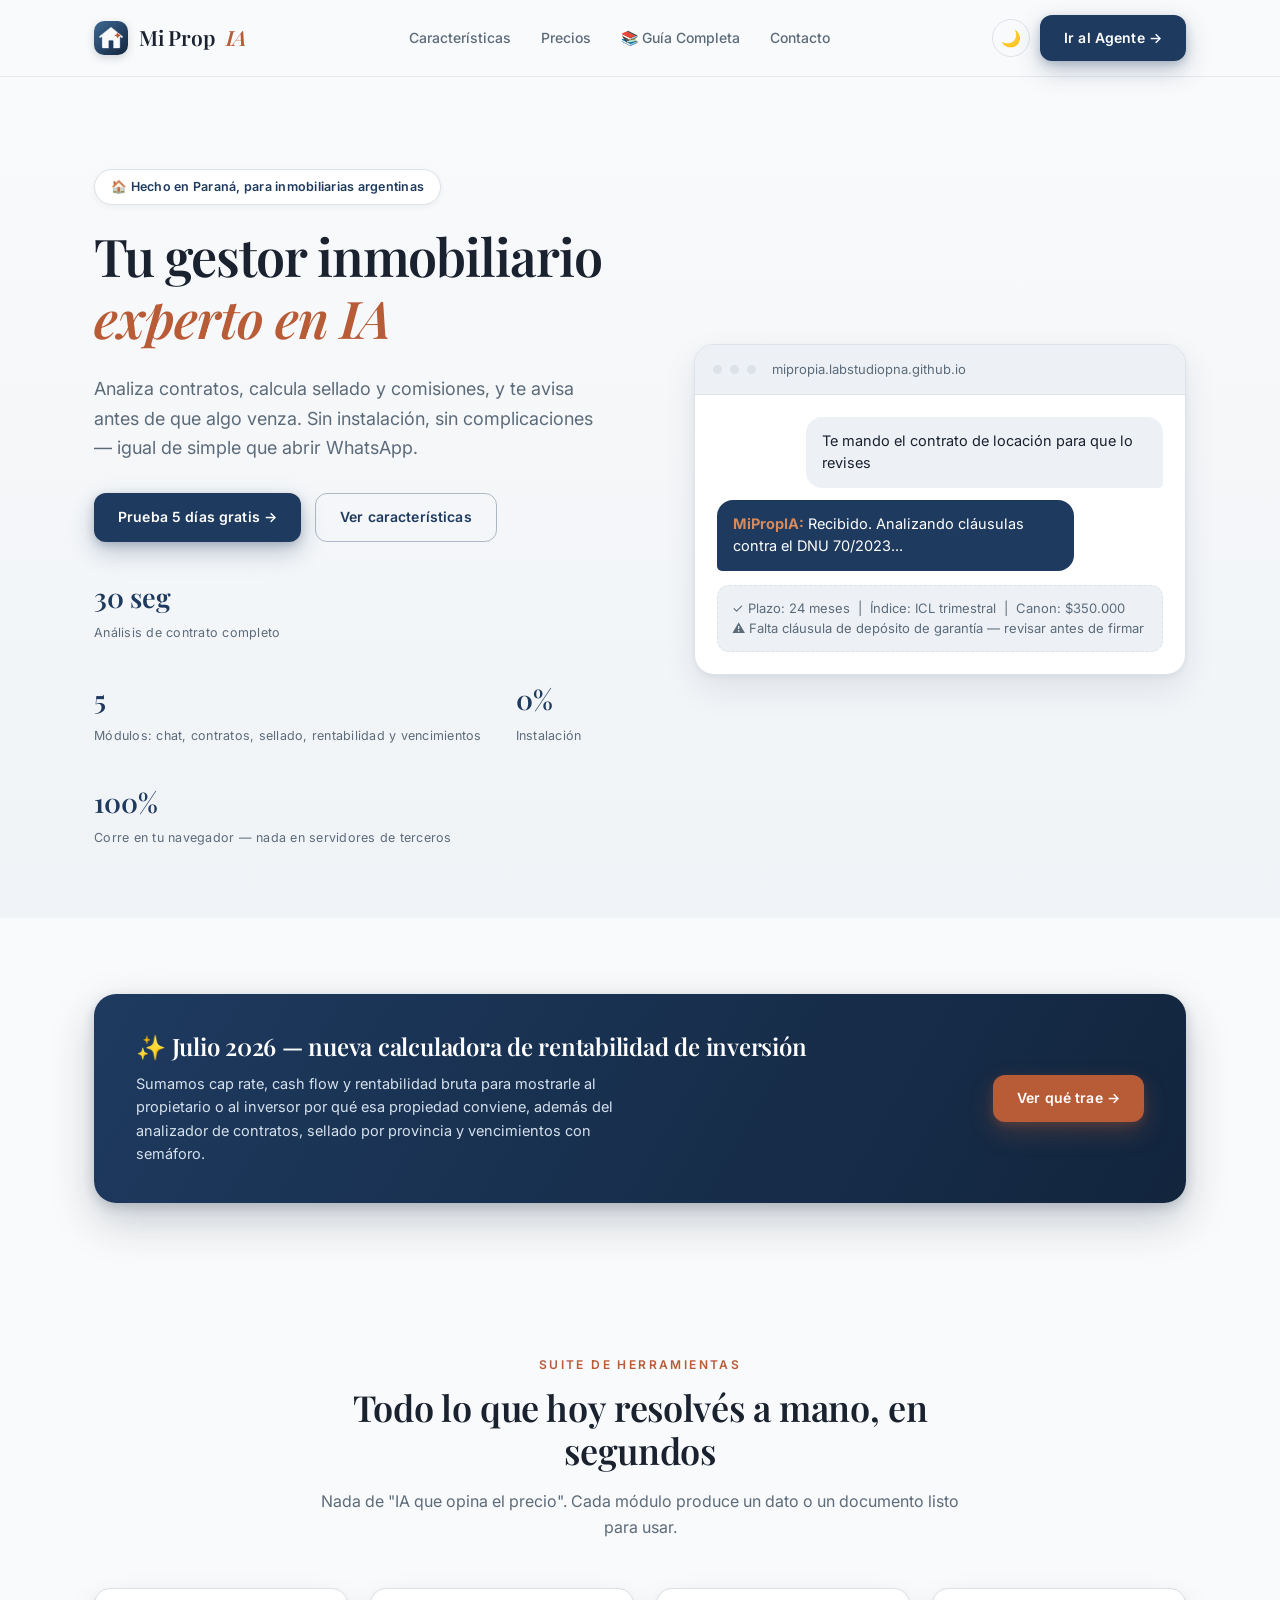
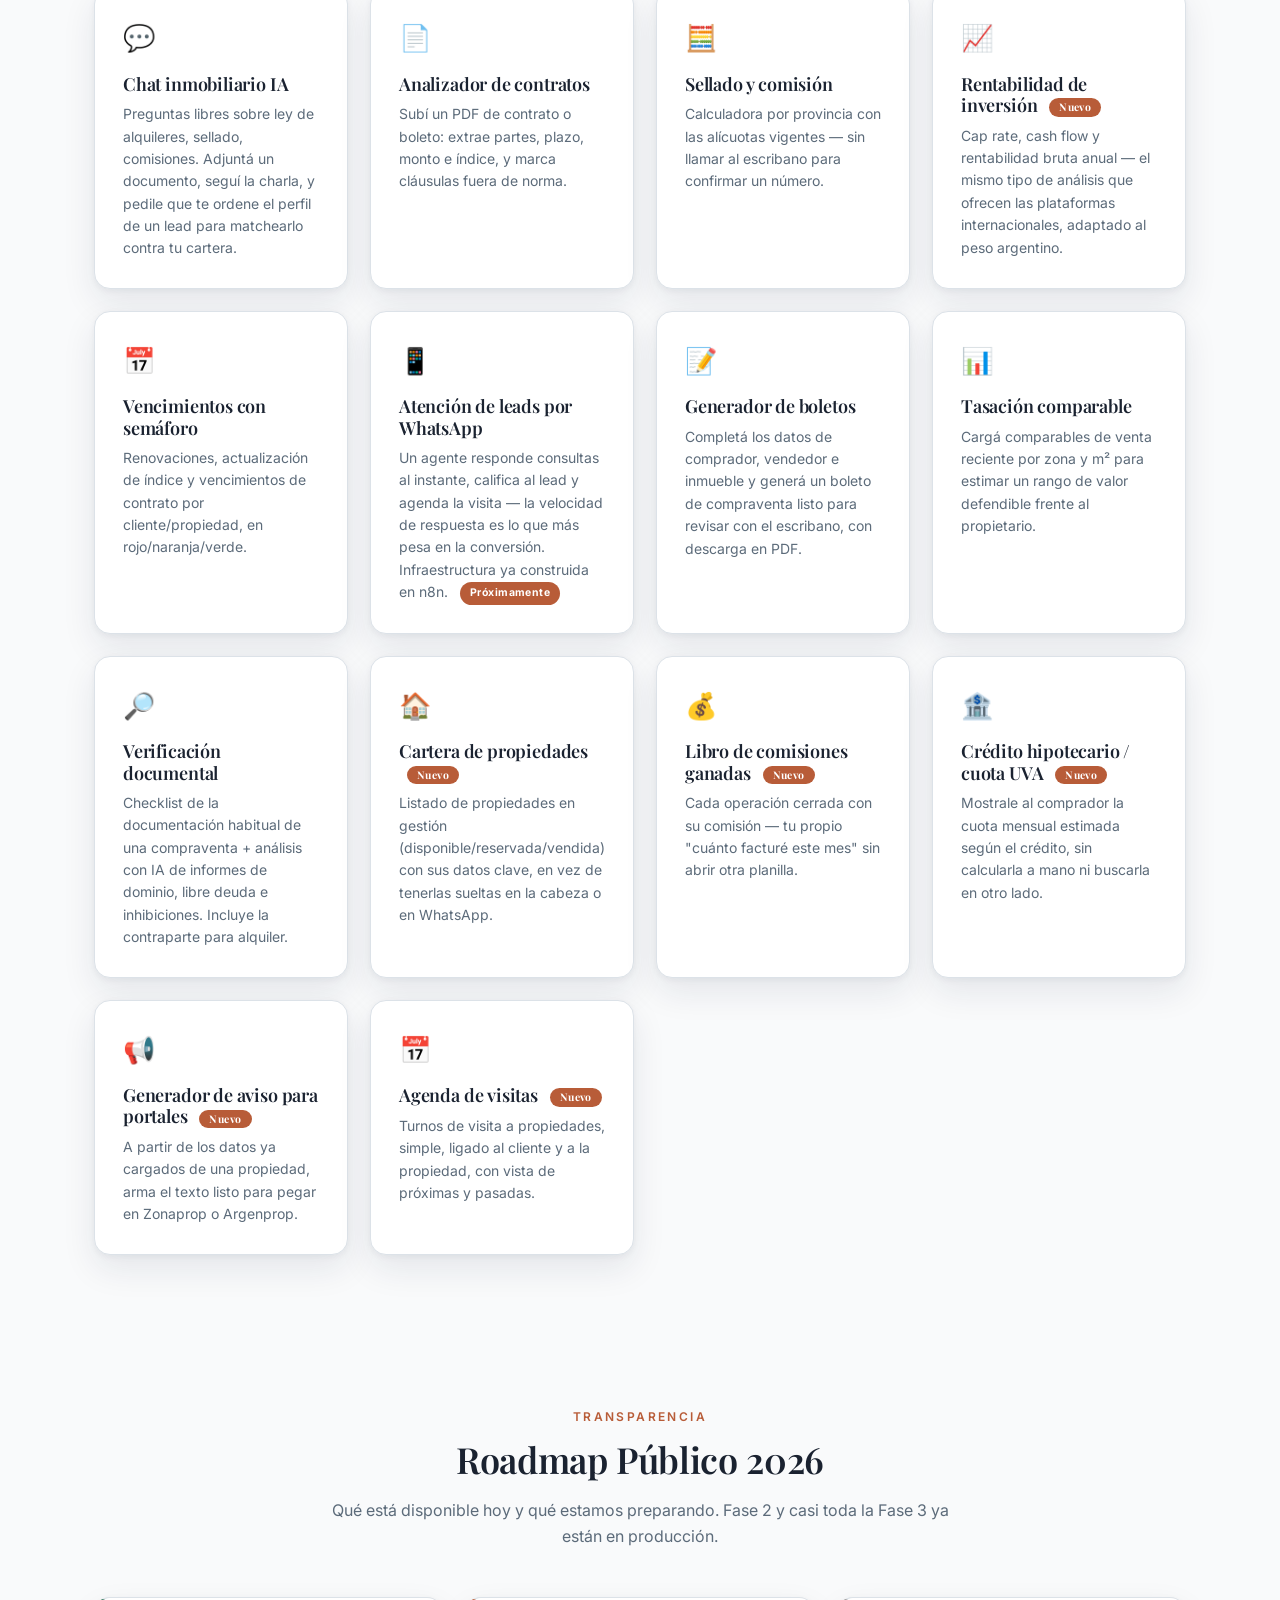
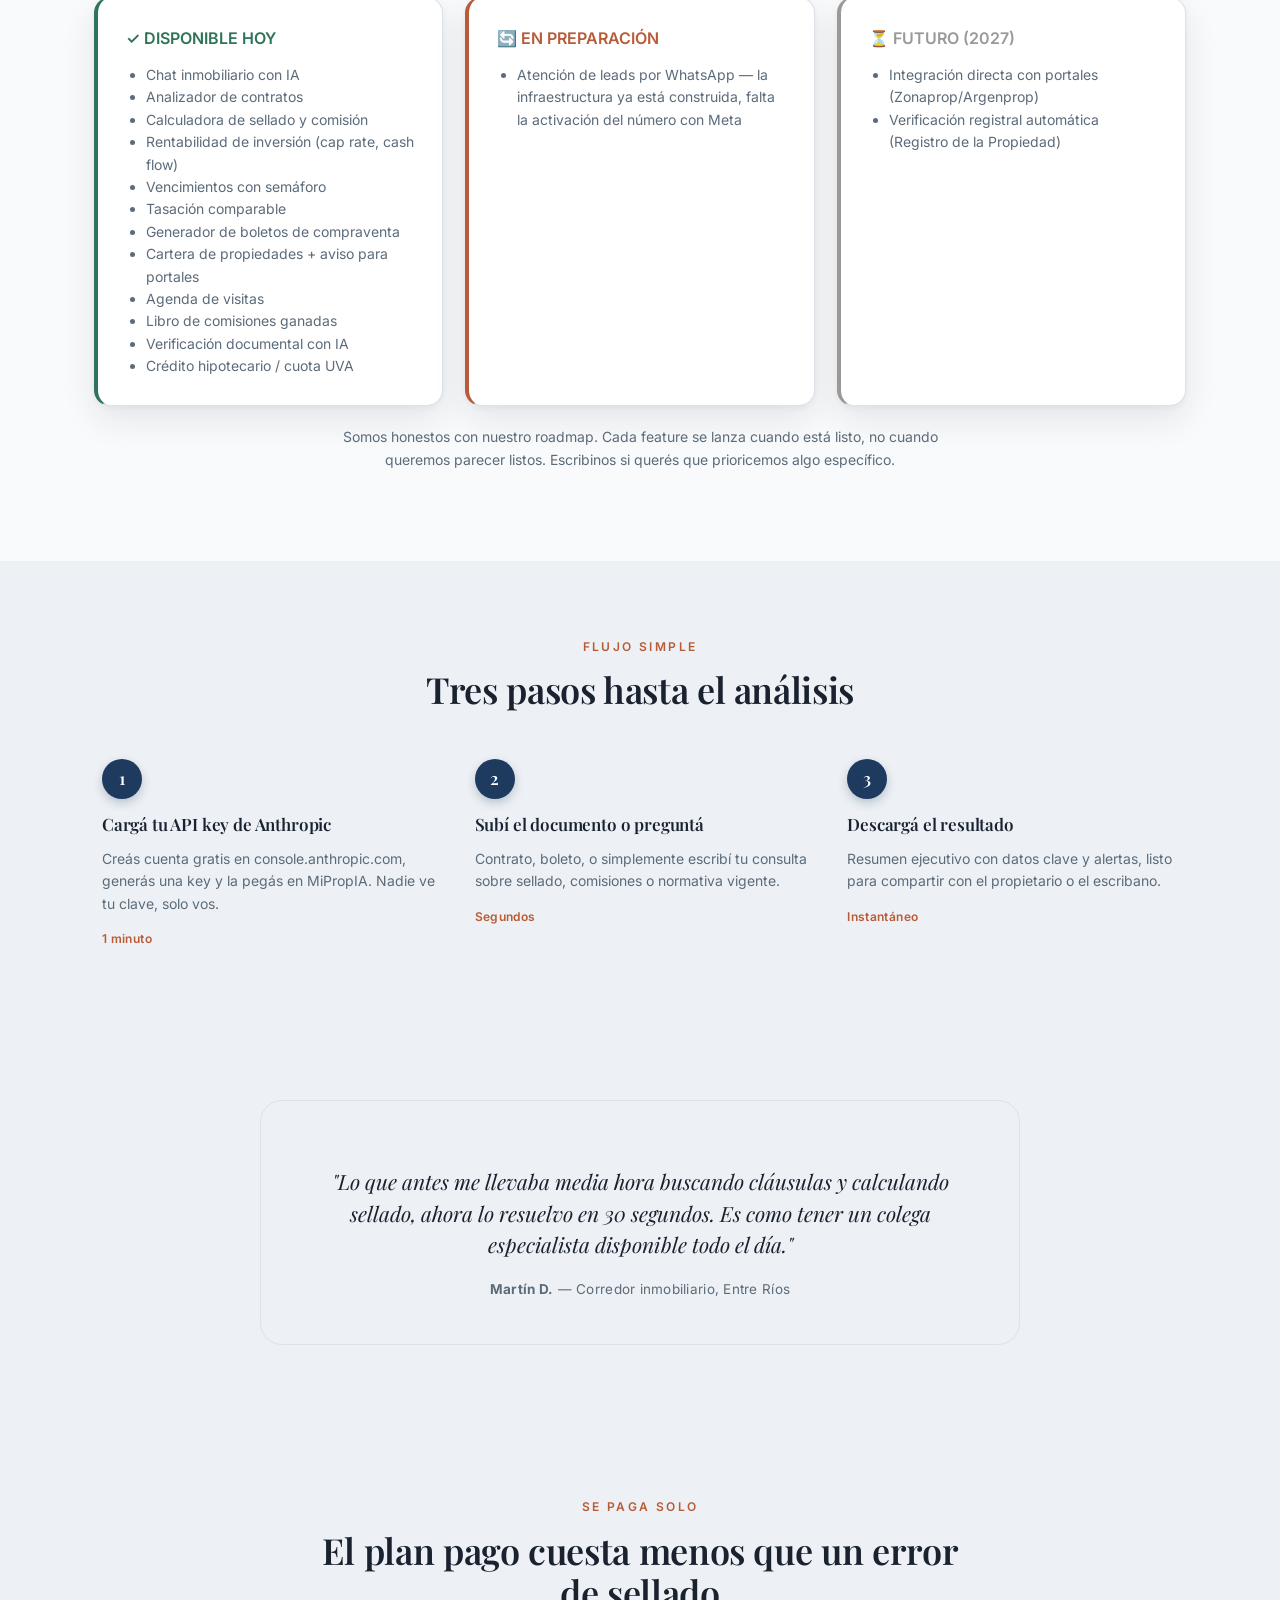
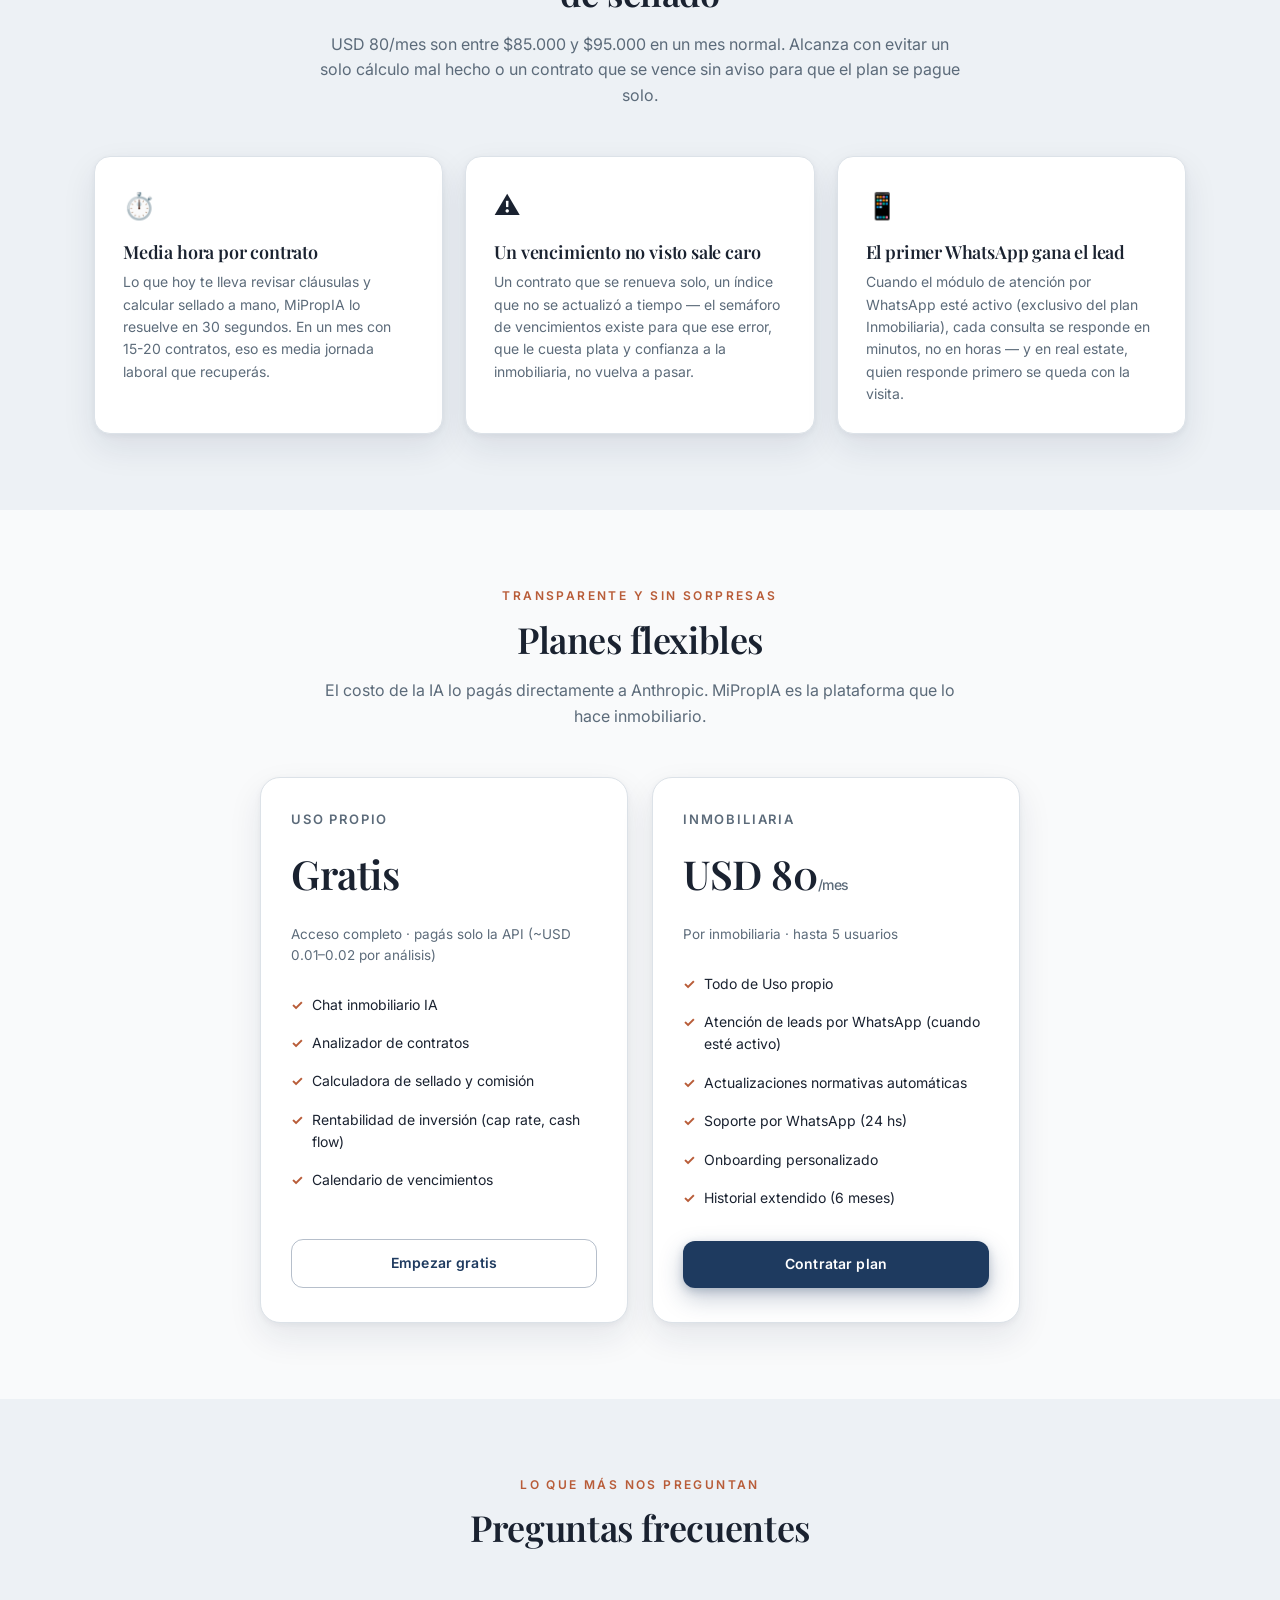
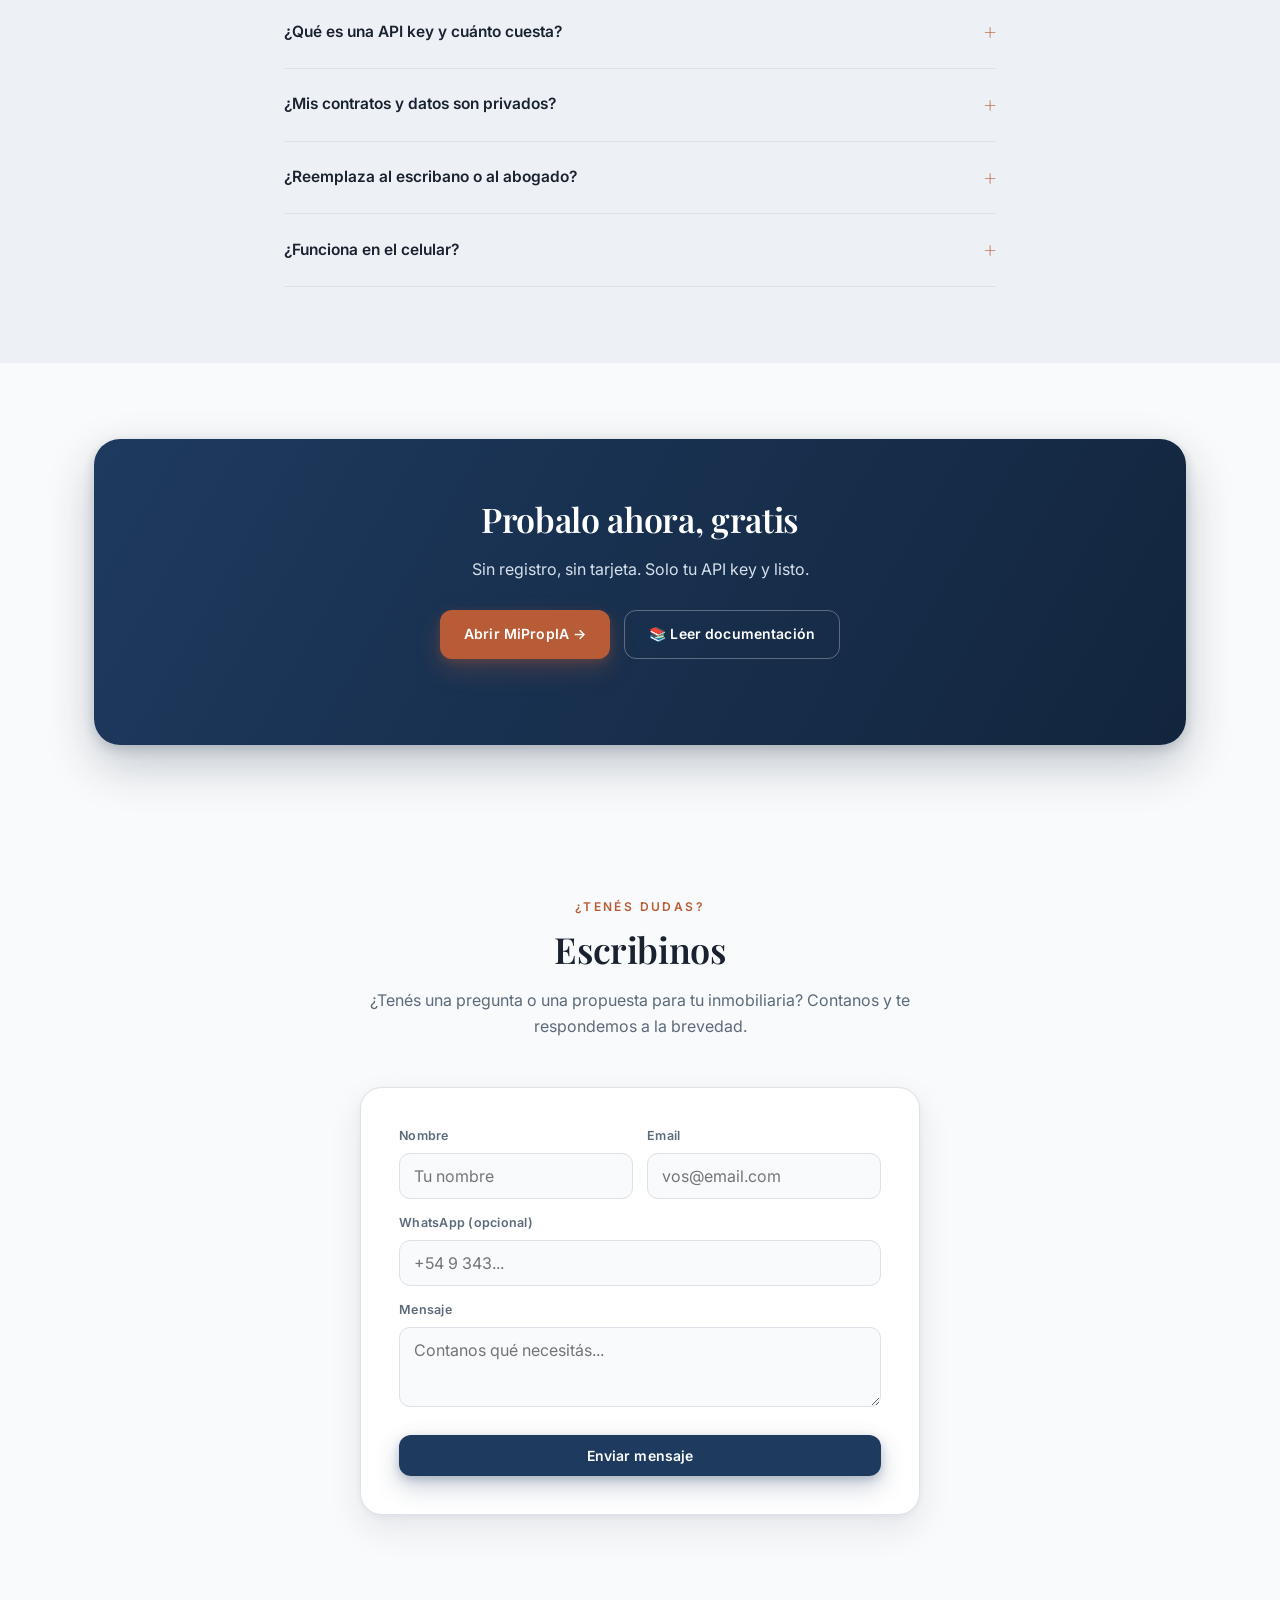
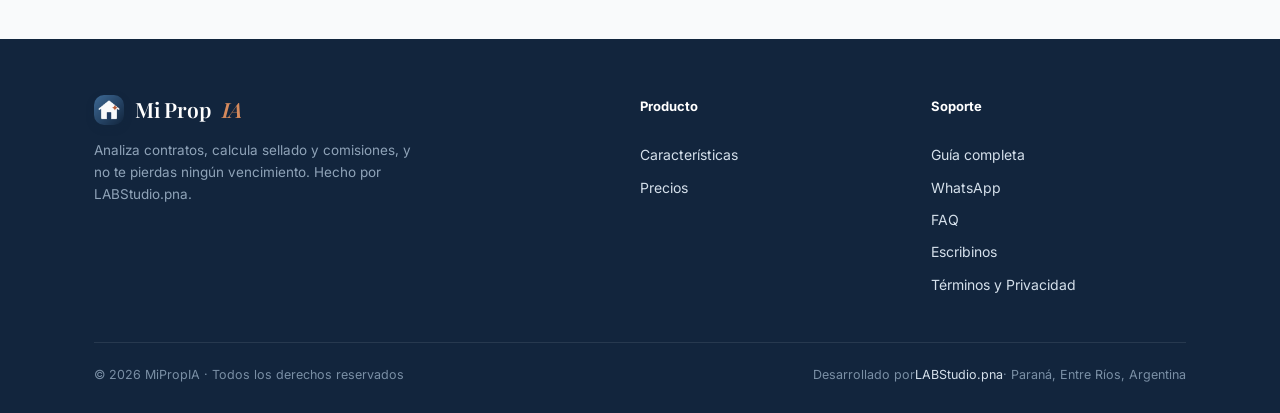
==== commit 8369ee03: "Add files via upload" ====
--- a/index.html
+++ b/index.html
@@ -62,7 +62,7 @@
       <h1>Tu gestor inmobiliario <span>experto en IA</span></h1>
       <p class="lead">Analiza contratos, calcula sellado y comisiones, y te avisa antes de que algo venza. Sin instalación, sin complicaciones — igual de simple que abrir WhatsApp.</p>
       <div class="hero-cta">
-        <a href="agente-inmobiliario.html" class="btn btn-primary">Prueba 7 días gratis →</a>
+        <a href="agente-inmobiliario.html" class="btn btn-primary">Prueba 5 días gratis →</a>
         <a href="#features" class="btn btn-ghost">Ver características</a>
       </div>
       <div class="hero-stats">
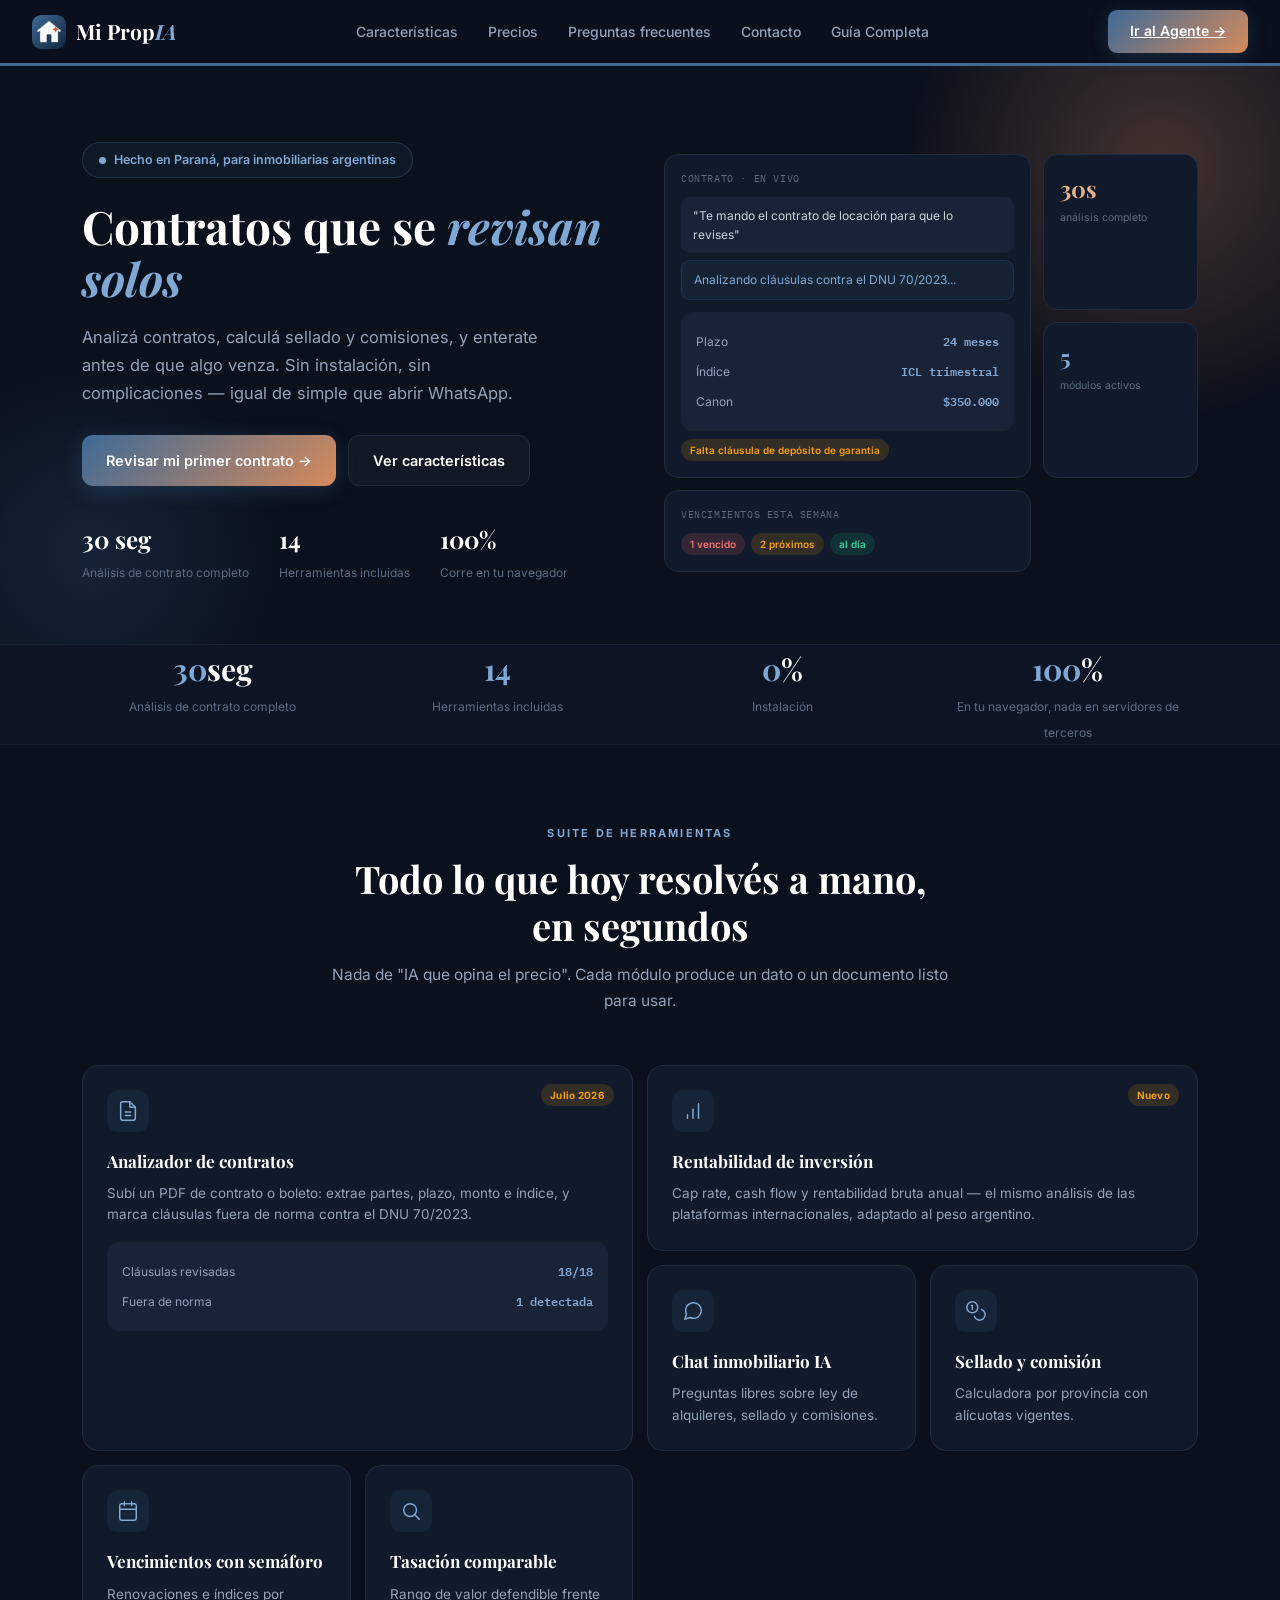
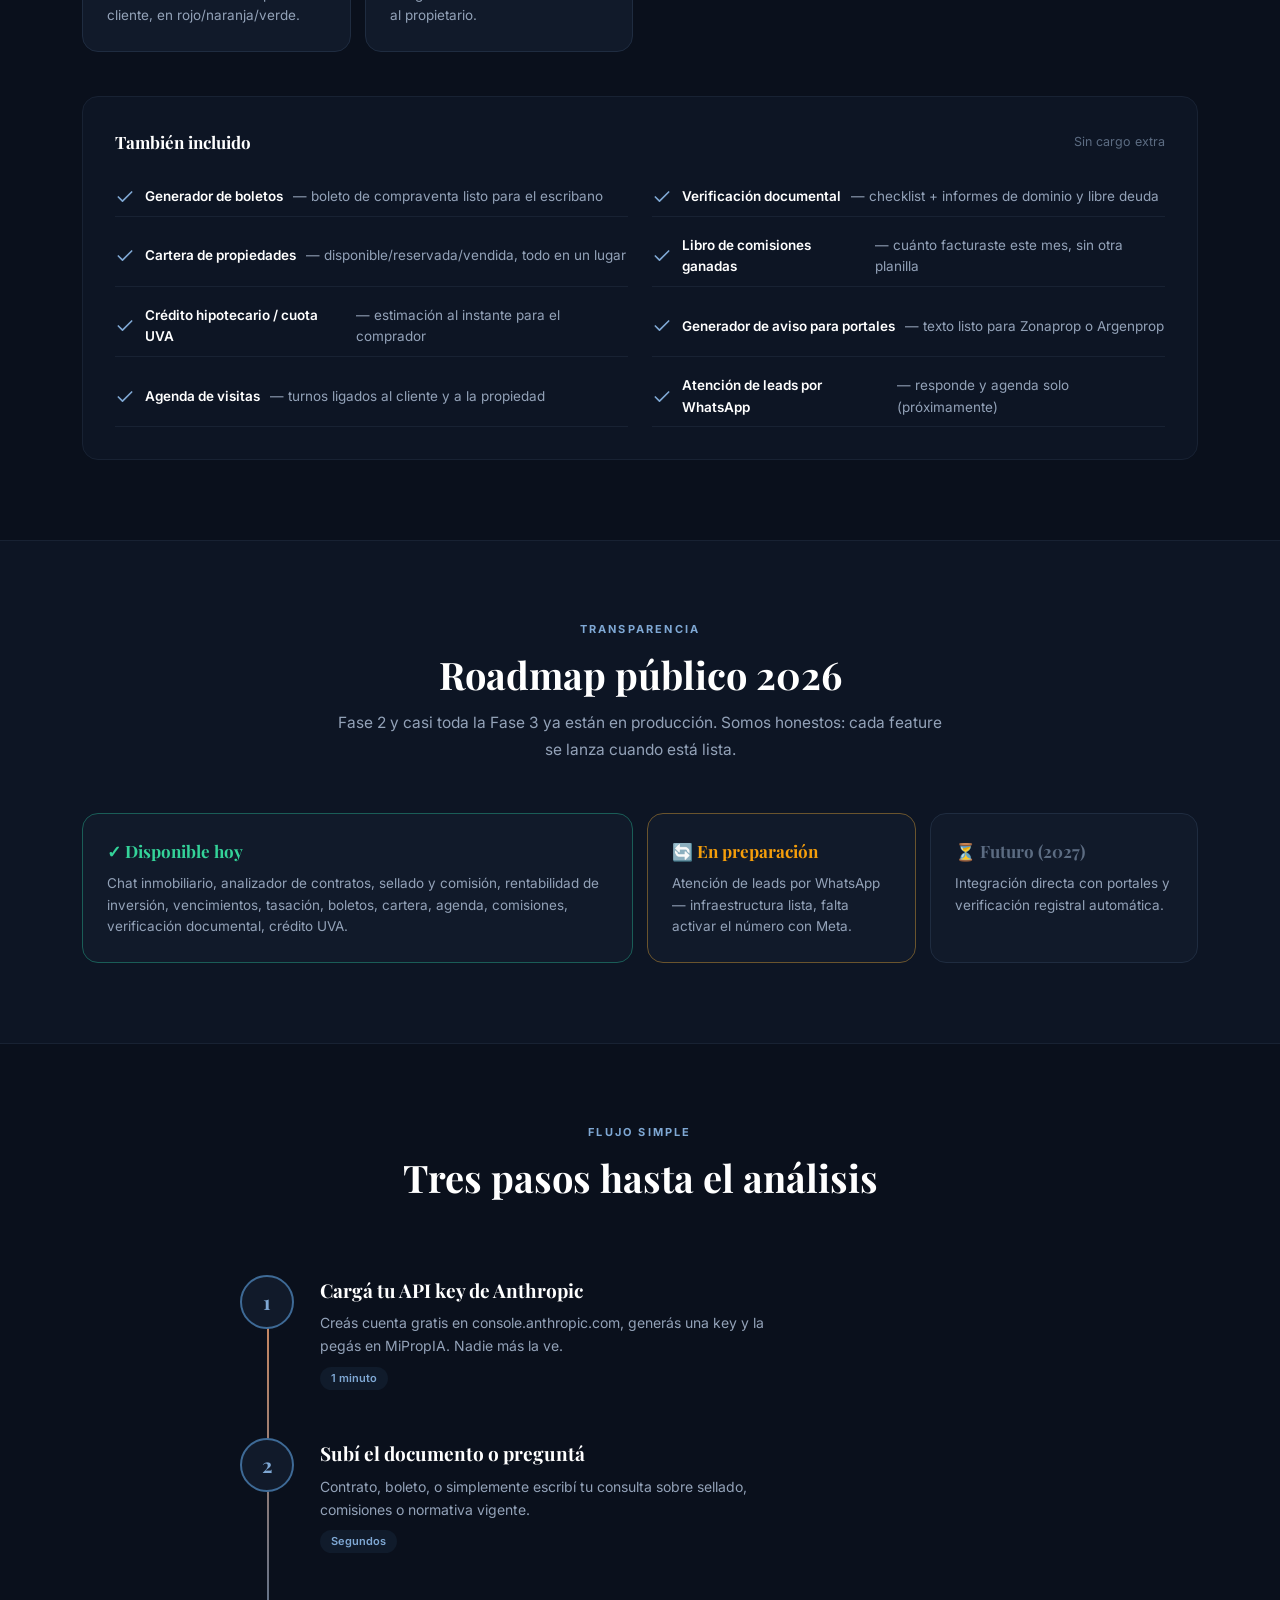
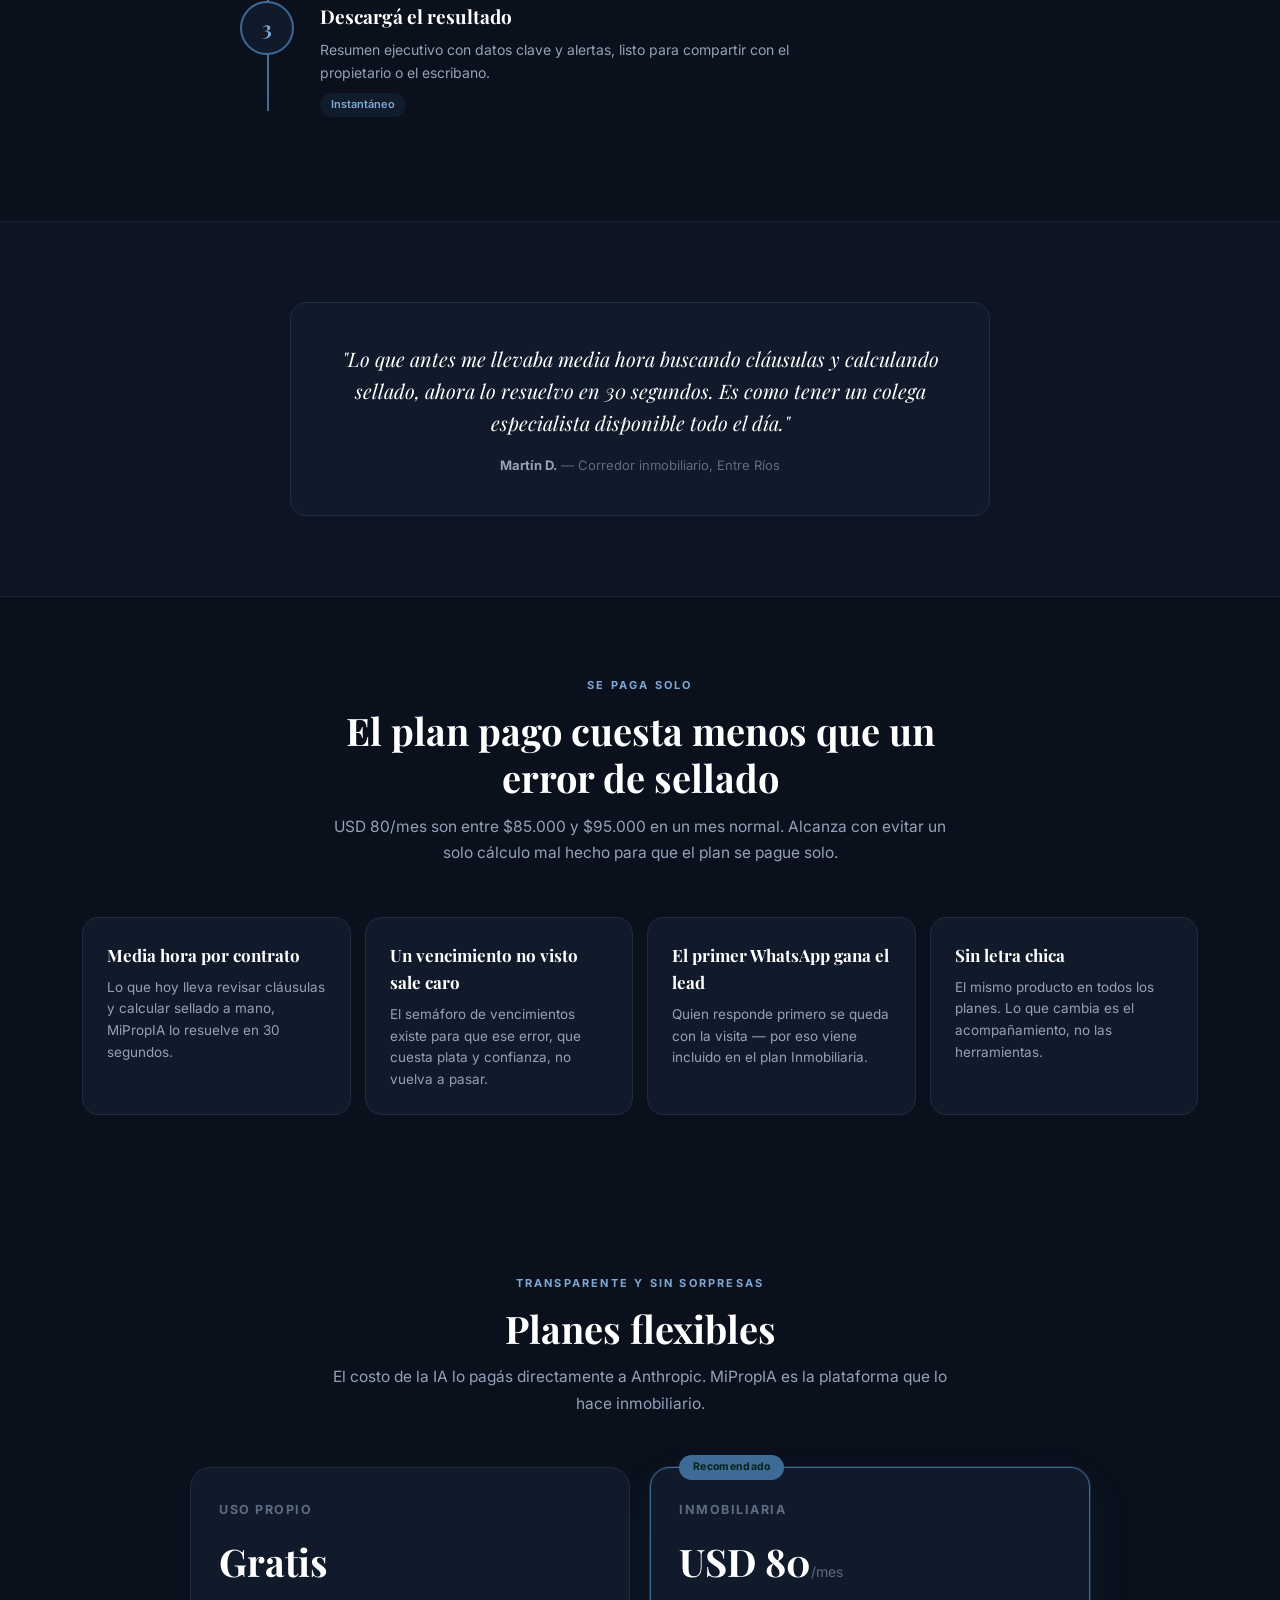
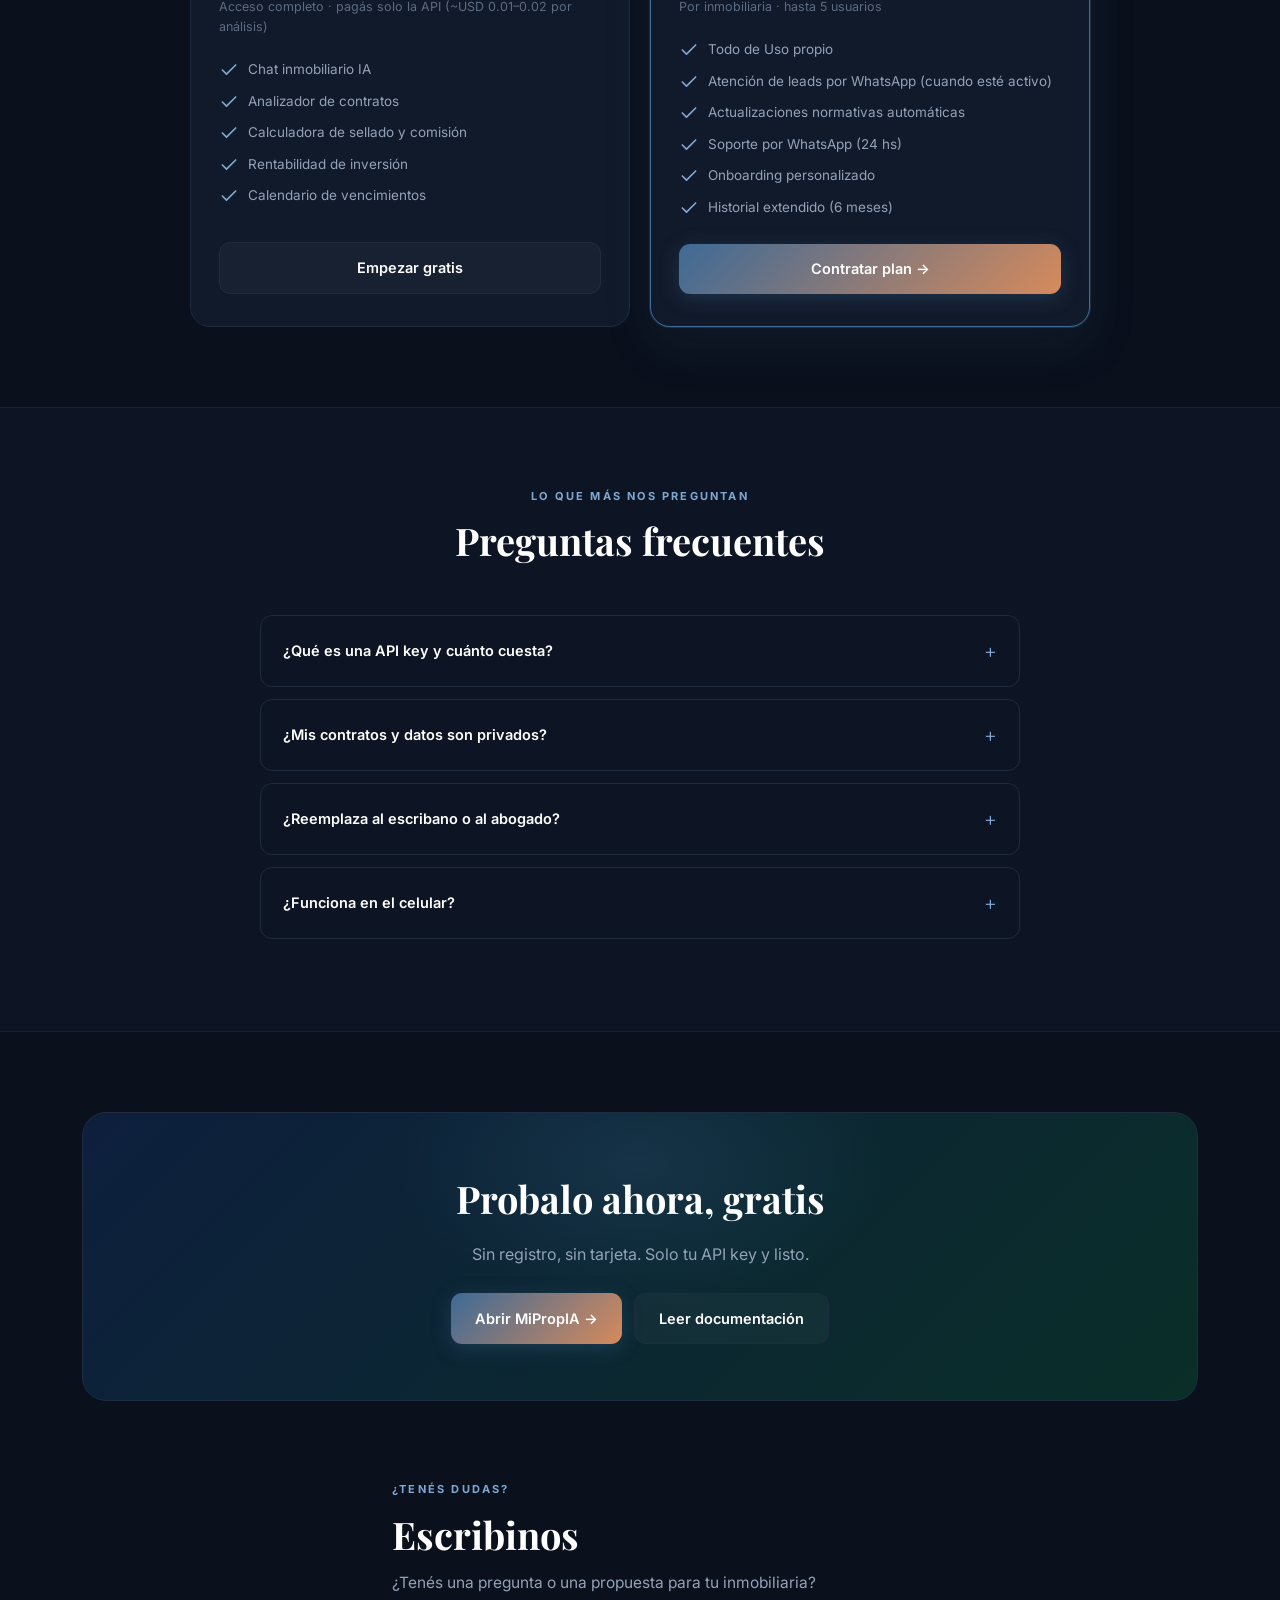
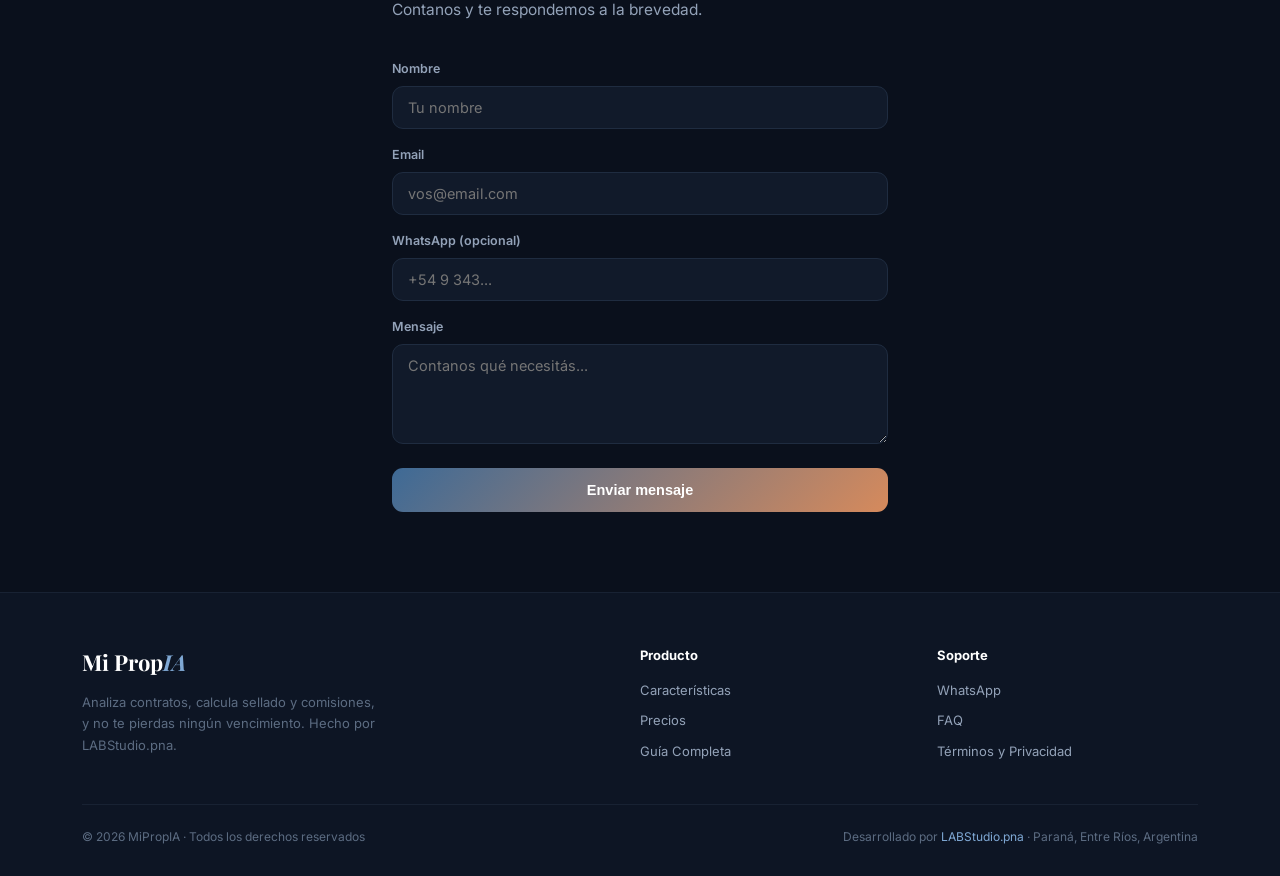
==== commit 0186dbff: "Add files via upload" ====
--- a/index.html
+++ b/index.html
@@ -13,7 +13,7 @@
 <link rel="apple-touch-icon" sizes="180x180" href="apple-touch-icon.png">
 <link rel="shortcut icon" href="favicon.ico">
 <link rel="manifest" href="site.webmanifest">
-<meta name="theme-color" content="#1E3A5F">
+<meta name="theme-color" content="#0A101C">
 <meta name="apple-mobile-web-app-capable" content="yes">
 <meta name="apple-mobile-web-app-status-bar-style" content="black-translucent">
 <meta name="apple-mobile-web-app-title" content="MiPropIA">
@@ -32,399 +32,500 @@
 <meta name="twitter:image" content="https://labstudiopna.github.io/MiPropIA/og-image.png">
 
 <link rel="preconnect" href="https://fonts.googleapis.com">
-<link href="https://fonts.googleapis.com/css2?family=Inter:wght@400;500;600;700&family=Poppins:wght@600;700&display=swap" rel="stylesheet">
-<link rel="stylesheet" href="style.css">
+<link href="https://fonts.googleapis.com/css2?family=Playfair+Display:ital,wght@0,600;0,700;0,800;1,600&family=Inter:wght@400;500;600;700;800&family=IBM+Plex+Mono:wght@400;500;600&display=swap" rel="stylesheet">
+<style>
+*,*::before,*::after{box-sizing:border-box;margin:0;padding:0}
+:root{
+  --bg:#0A101C;--bg-2:#111A2A;--bg-3:#182338;--bg-soft:#0D1524;
+  --border:#1F2C40;--border-soft:#182233;
+  --text:#EAF0F8;--mid:#93A2B8;--dim:#5C6C82;
+  --brand:#3E6A96;--brand-soft:#7FA8D4;--brand-2:#D68A5C;--brand-2-soft:#E8B48C;
+  --amber:#F59E0B;--red:#F87171;--ok:#10B981;--ok-soft:#34D399;
+  --serif:'Playfair Display',Georgia,serif;
+  --sans:'Inter',system-ui,-apple-system,sans-serif;
+  --mono:'IBM Plex Mono',monospace;
+  --radius:16px;
+}
+</style>
+<link rel="stylesheet" href="bento.css">
 </head>
 <body>
 
-<header class="site">
-  <nav class="nav">
-    <a href="#" class="brand"><img src="favicon-192.png" alt="MiPropIA"> Mi Prop<span class="ia">IA</span></a>
-    <div class="navlinks">
-      <a href="#features">Características</a>
-      <a href="#pricing">Precios</a>
-      <a href="guia-completa.html">📚 Guía Completa</a>
-      <a href="#contacto">Contacto</a>
-      <a href="agente-inmobiliario.html" class="mobile-only-cta">Ir al Agente →</a>
-    </div>
-    <div class="nav-actions">
-      <button class="theme-toggle" id="themeToggle" title="Modo claro/oscuro">🌙</button>
-      <a href="agente-inmobiliario.html" class="btn btn-primary">Ir al Agente →</a>
-      <button class="hamburger" id="hamburgerBtn" aria-label="Abrir menú">☰</button>
-    </div>
-  </nav>
-</header>
-
+<nav>
+  <a href="#" class="logo">
+    <img src="favicon-192.png" alt="MiPropIA">
+    <div class="logo-name">Mi Prop<em>IA</em></div>
+  </a>
+  <ul class="nav-links">
+    <li><a href="#features">Características</a></li>
+    <li><a href="#pricing">Precios</a></li>
+    <li><a href="#faq">Preguntas frecuentes</a></li>
+    <li><a href="#contacto">Contacto</a></li>
+    <li><a href="guia-completa.html" target="_blank">Guía Completa</a></li>
+  </ul>
+  <a href="agente-inmobiliario.html" class="nav-cta" id="nav-cta-desktop">Ir al Agente →</a>
+  <button class="hamburger" id="hamburger" aria-label="Abrir menú" onclick="toggleMobileMenu()">
+    <span></span><span></span><span></span>
+  </button>
+</nav>
+
+<div class="mobile-menu" id="mobile-menu">
+  <a href="#features" onclick="closeMobileMenu()">Características</a>
+  <a href="#pricing" onclick="closeMobileMenu()">Precios</a>
+  <a href="#faq" onclick="closeMobileMenu()">Preguntas frecuentes</a>
+  <a href="#contacto" onclick="closeMobileMenu()">Contacto</a>
+  <a href="guia-completa.html" target="_blank">Guía Completa</a>
+  <a href="agente-inmobiliario.html" class="nav-cta">Ir al Agente →</a>
+</div>
+
+<!-- HERO -->
 <section class="hero">
+  <div class="hero-glow"></div>
+  <div class="hero-glow-2"></div>
   <div class="container hero-grid">
     <div>
-      <span class="pill">🏠 Hecho en Paraná, para inmobiliarias argentinas</span>
-      <h1>Tu gestor inmobiliario <span>experto en IA</span></h1>
-      <p class="lead">Analiza contratos, calcula sellado y comisiones, y te avisa antes de que algo venza. Sin instalación, sin complicaciones — igual de simple que abrir WhatsApp.</p>
+      <span class="pill"><span class="dot"></span>Hecho en Paraná, para inmobiliarias argentinas</span>
+      <h1>Contratos que se <em>revisan solos</em></h1>
+      <p class="lead">Analizá contratos, calculá sellado y comisiones, y enterate antes de que algo venza. Sin instalación, sin complicaciones — igual de simple que abrir WhatsApp.</p>
       <div class="hero-cta">
-        <a href="agente-inmobiliario.html" class="btn btn-primary">Prueba 5 días gratis →</a>
+        <a href="agente-inmobiliario.html" class="btn btn-primary">Revisar mi primer contrato →</a>
         <a href="#features" class="btn btn-ghost">Ver características</a>
       </div>
       <div class="hero-stats">
-        <div class="stat"><b>30 seg</b><span>Análisis de contrato completo</span></div>
-        <div class="stat"><b>5</b><span>Módulos: chat, contratos, sellado, rentabilidad y vencimientos</span></div>
-        <div class="stat"><b>0%</b><span>Instalación</span></div>
-        <div class="stat"><b>100%</b><span>Corre en tu navegador — nada en servidores de terceros</span></div>
-      </div>
-    </div>
-    <div class="mock">
-      <div class="mock-head"><span class="dot"></span><span class="dot"></span><span class="dot"></span>&nbsp; mipropia.labstudiopna.github.io</div>
-      <div class="mock-body">
-        <div class="msg user">Te mando el contrato de locación para que lo revises</div>
-        <div class="msg bot"><b>MiPropIA:</b> Recibido. Analizando cláusulas contra el DNU 70/2023...</div>
-        <div class="mock-result">✓ Plazo: 24 meses &nbsp;|&nbsp; Índice: ICL trimestral &nbsp;|&nbsp; Canon: $350.000<br>⚠️ Falta cláusula de depósito de garantía — revisar antes de firmar</div>
-      </div>
-    </div>
-  </div>
-</section>
-
+        <div class="hstat"><b>30 seg</b><span>Análisis de contrato completo</span></div>
+        <div class="hstat"><b>14</b><span>Herramientas incluidas</span></div>
+        <div class="hstat"><b>100%</b><span>Corre en tu navegador</span></div>
+      </div>
+    </div>
+    <div class="hero-bento">
+      <div class="hb-tile hb-wide" style="grid-row:span 2">
+        <div class="hb-tag">Contrato · en vivo</div>
+        <div class="hb-chat-u">"Te mando el contrato de locación para que lo revises"</div>
+        <div class="hb-chat-a">Analizando cláusulas contra el DNU 70/2023...</div>
+        <div class="bento-hero-visual" style="margin-top:12px">
+          <div class="bhv-row"><span>Plazo</span><b>24 meses</b></div>
+          <div class="bhv-row"><span>Índice</span><b>ICL trimestral</b></div>
+          <div class="bhv-row"><span>Canon</span><b>$350.000</b></div>
+        </div>
+        <div class="hb-badges">
+          <span class="hb-badge a">Falta cláusula de depósito de garantía</span>
+        </div>
+      </div>
+      <div class="hb-tile">
+        <div class="hb-big">30s</div>
+        <div class="hb-lbl">análisis completo</div>
+      </div>
+      <div class="hb-tile">
+        <div class="hb-big g">5</div>
+        <div class="hb-lbl">módulos activos</div>
+      </div>
+      <div class="hb-tile hb-wide">
+        <div class="hb-tag">Vencimientos esta semana</div>
+        <div class="hb-badges">
+          <span class="hb-badge r">1 vencido</span>
+          <span class="hb-badge a">2 próximos</span>
+          <span class="hb-badge g">al día</span>
+        </div>
+      </div>
+    </div>
+  </div>
+</section>
+
+<!-- TRUST STRIP -->
+<section class="trust" style="padding:0">
+  <div class="container trust-grid">
+    <div class="tstat"><b><em>30</em>seg</b><span>Análisis de contrato completo</span></div>
+    <div class="tstat"><b><em>14</em></b><span>Herramientas incluidas</span></div>
+    <div class="tstat"><b><em>0</em>%</b><span>Instalación</span></div>
+    <div class="tstat"><b><em>100</em>%</b><span>En tu navegador, nada en servidores de terceros</span></div>
+  </div>
+</section>
+
+<!-- FEATURES BENTO -->
 <section id="features">
-  <div class="container">
-    <div class="banner">
-      <div>
-        <h3>✨ Julio 2026 — nueva calculadora de rentabilidad de inversión</h3>
-        <p>Sumamos cap rate, cash flow y rentabilidad bruta para mostrarle al propietario o al inversor por qué esa propiedad conviene, además del analizador de contratos, sellado por provincia y vencimientos con semáforo.</p>
-      </div>
-      <a href="guia-completa.html" class="btn btn-accent">Ver qué trae →</a>
-    </div>
-  </div>
-</section>
-
-<section>
   <div class="container">
     <div class="section-head">
       <span class="eyebrow">Suite de herramientas</span>
       <h2>Todo lo que hoy resolvés a mano, en segundos</h2>
-      <p class="muted">Nada de "IA que opina el precio". Cada módulo produce un dato o un documento listo para usar.</p>
-    </div>
-    <div class="grid cols-4">
-      <div class="card"><span class="icon">💬</span><h3>Chat inmobiliario IA</h3><p>Preguntas libres sobre ley de alquileres, sellado, comisiones. Adjuntá un documento, seguí la charla, y pedile que te ordene el perfil de un lead para matchearlo contra tu cartera.</p></div>
-      <div class="card"><span class="icon">📄</span><h3>Analizador de contratos</h3><p>Subí un PDF de contrato o boleto: extrae partes, plazo, monto e índice, y marca cláusulas fuera de norma.</p></div>
-      <div class="card"><span class="icon">🧮</span><h3>Sellado y comisión</h3><p>Calculadora por provincia con las alícuotas vigentes — sin llamar al escribano para confirmar un número.</p></div>
-      <div class="card"><span class="icon">📈</span><h3>Rentabilidad de inversión <span class="badge">Nuevo</span></h3><p>Cap rate, cash flow y rentabilidad bruta anual — el mismo tipo de análisis que ofrecen las plataformas internacionales, adaptado al peso argentino.</p></div>
-      <div class="card"><span class="icon">📅</span><h3>Vencimientos con semáforo</h3><p>Renovaciones, actualización de índice y vencimientos de contrato por cliente/propiedad, en rojo/naranja/verde.</p></div>
-      <div class="card"><span class="icon">📱</span><h3>Atención de leads por WhatsApp</h3><p>Un agente responde consultas al instante, califica al lead y agenda la visita — la velocidad de respuesta es lo que más pesa en la conversión. Infraestructura ya construida en n8n. <span class="badge">Próximamente</span></p></div>
-      <div class="card"><span class="icon">📝</span><h3>Generador de boletos</h3><p>Completá los datos de comprador, vendedor e inmueble y generá un boleto de compraventa listo para revisar con el escribano, con descarga en PDF.</p></div>
-      <div class="card"><span class="icon">📊</span><h3>Tasación comparable</h3><p>Cargá comparables de venta reciente por zona y m² para estimar un rango de valor defendible frente al propietario.</p></div>
-      <div class="card"><span class="icon">🔎</span><h3>Verificación documental</h3><p>Checklist de la documentación habitual de una compraventa + análisis con IA de informes de dominio, libre deuda e inhibiciones. Incluye la contraparte para alquiler.</p></div>
-      <div class="card"><span class="icon">🏠</span><h3>Cartera de propiedades <span class="badge">Nuevo</span></h3><p>Listado de propiedades en gestión (disponible/reservada/vendida) con sus datos clave, en vez de tenerlas sueltas en la cabeza o en WhatsApp.</p></div>
-      <div class="card"><span class="icon">💰</span><h3>Libro de comisiones ganadas <span class="badge">Nuevo</span></h3><p>Cada operación cerrada con su comisión — tu propio "cuánto facturé este mes" sin abrir otra planilla.</p></div>
-      <div class="card"><span class="icon">🏦</span><h3>Crédito hipotecario / cuota UVA <span class="badge">Nuevo</span></h3><p>Mostrale al comprador la cuota mensual estimada según el crédito, sin calcularla a mano ni buscarla en otro lado.</p></div>
-      <div class="card"><span class="icon">📢</span><h3>Generador de aviso para portales <span class="badge">Nuevo</span></h3><p>A partir de los datos ya cargados de una propiedad, arma el texto listo para pegar en Zonaprop o Argenprop.</p></div>
-      <div class="card"><span class="icon">📅</span><h3>Agenda de visitas <span class="badge">Nuevo</span></h3><p>Turnos de visita a propiedades, simple, ligado al cliente y a la propiedad, con vista de próximas y pasadas.</p></div>
-    </div>
-  </div>
-</section>
-
-<section>
+      <p>Nada de "IA que opina el precio". Cada módulo produce un dato o un documento listo para usar.</p>
+    </div>
+
+    <div class="bento-grid">
+      <div class="bento b-2x2">
+        <span class="badge-new">Julio 2026</span>
+        <div class="icon-wrap"><svg viewBox="0 0 24 24" fill="none" stroke="currentColor" stroke-width="1.6" stroke-linecap="round" stroke-linejoin="round" width="22" height="22"><path d="M14 2H6a2 2 0 0 0-2 2v16a2 2 0 0 0 2 2h12a2 2 0 0 0 2-2V8z"/><path d="M14 2v6h6"/><path d="M9 13h6M9 17h6"/></svg></div>
+        <h3>Analizador de contratos</h3>
+        <p>Subí un PDF de contrato o boleto: extrae partes, plazo, monto e índice, y marca cláusulas fuera de norma contra el DNU 70/2023.</p>
+        <div class="bento-hero-visual">
+          <div class="bhv-row"><span>Cláusulas revisadas</span><b>18/18</b></div>
+          <div class="bhv-row"><span>Fuera de norma</span><b>1 detectada</b></div>
+        </div>
+      </div>
+      <div class="bento b-2x1">
+        <span class="badge-new">Nuevo</span>
+        <div class="icon-wrap"><svg viewBox="0 0 24 24" fill="none" stroke="currentColor" stroke-width="1.6" stroke-linecap="round" stroke-linejoin="round" width="22" height="22"><line x1="12" y1="20" x2="12" y2="10"/><line x1="18" y1="20" x2="18" y2="4"/><line x1="6" y1="20" x2="6" y2="16"/></svg></div>
+        <h3>Rentabilidad de inversión</h3>
+        <p>Cap rate, cash flow y rentabilidad bruta anual — el mismo análisis de las plataformas internacionales, adaptado al peso argentino.</p>
+      </div>
+      <div class="bento b-1x1">
+        <div class="icon-wrap"><svg viewBox="0 0 24 24" fill="none" stroke="currentColor" stroke-width="1.6" stroke-linecap="round" stroke-linejoin="round" width="22" height="22"><path d="M21 11.5a8.38 8.38 0 0 1-.9 3.8 8.5 8.5 0 0 1-7.6 4.7 8.38 8.38 0 0 1-3.8-.9L3 21l1.9-5.7a8.38 8.38 0 0 1-.9-3.8 8.5 8.5 0 0 1 4.7-7.6 8.38 8.38 0 0 1 3.8-.9h.5a8.48 8.48 0 0 1 8 8v.5z"/></svg></div>
+        <h3>Chat inmobiliario IA</h3>
+        <p>Preguntas libres sobre ley de alquileres, sellado y comisiones.</p>
+      </div>
+      <div class="bento b-1x1">
+        <div class="icon-wrap"><svg viewBox="0 0 24 24" fill="none" stroke="currentColor" stroke-width="1.6" stroke-linecap="round" stroke-linejoin="round" width="22" height="22"><circle cx="8" cy="8" r="6"/><path d="M18.09 10.37A6 6 0 1 1 10.34 18M7 6h1v4"/></svg></div>
+        <h3>Sellado y comisión</h3>
+        <p>Calculadora por provincia con alícuotas vigentes.</p>
+      </div>
+      <div class="bento b-1x1">
+        <div class="icon-wrap"><svg viewBox="0 0 24 24" fill="none" stroke="currentColor" stroke-width="1.6" stroke-linecap="round" stroke-linejoin="round" width="22" height="22"><rect x="3" y="4" width="18" height="18" rx="2"/><line x1="16" y1="2" x2="16" y2="6"/><line x1="8" y1="2" x2="8" y2="6"/><line x1="3" y1="10" x2="21" y2="10"/></svg></div>
+        <h3>Vencimientos con semáforo</h3>
+        <p>Renovaciones e índices por cliente, en rojo/naranja/verde.</p>
+      </div>
+      <div class="bento b-1x1">
+        <div class="icon-wrap"><svg viewBox="0 0 24 24" fill="none" stroke="currentColor" stroke-width="1.6" stroke-linecap="round" stroke-linejoin="round" width="22" height="22"><circle cx="11" cy="11" r="7"/><line x1="21" y1="21" x2="16.65" y2="16.65"/></svg></div>
+        <h3>Tasación comparable</h3>
+        <p>Rango de valor defendible frente al propietario.</p>
+      </div>
+    </div>
+
+    <div class="included">
+      <div class="included-head">
+        <h4>También incluido</h4>
+        <span>Sin cargo extra</span>
+      </div>
+      <div class="included-grid">
+        <div class="inc-item"><span class="icon"><svg viewBox="0 0 24 24" fill="none" stroke="currentColor" stroke-width="2" stroke-linecap="round" stroke-linejoin="round" width="16" height="16"><polyline points="20 6 9 17 4 12"/></svg></span><b>Generador de boletos</b> — boleto de compraventa listo para el escribano</div>
+        <div class="inc-item"><span class="icon"><svg viewBox="0 0 24 24" fill="none" stroke="currentColor" stroke-width="2" stroke-linecap="round" stroke-linejoin="round" width="16" height="16"><polyline points="20 6 9 17 4 12"/></svg></span><b>Verificación documental</b> — checklist + informes de dominio y libre deuda</div>
+        <div class="inc-item"><span class="icon"><svg viewBox="0 0 24 24" fill="none" stroke="currentColor" stroke-width="2" stroke-linecap="round" stroke-linejoin="round" width="16" height="16"><polyline points="20 6 9 17 4 12"/></svg></span><b>Cartera de propiedades</b> — disponible/reservada/vendida, todo en un lugar</div>
+        <div class="inc-item"><span class="icon"><svg viewBox="0 0 24 24" fill="none" stroke="currentColor" stroke-width="2" stroke-linecap="round" stroke-linejoin="round" width="16" height="16"><polyline points="20 6 9 17 4 12"/></svg></span><b>Libro de comisiones ganadas</b> — cuánto facturaste este mes, sin otra planilla</div>
+        <div class="inc-item"><span class="icon"><svg viewBox="0 0 24 24" fill="none" stroke="currentColor" stroke-width="2" stroke-linecap="round" stroke-linejoin="round" width="16" height="16"><polyline points="20 6 9 17 4 12"/></svg></span><b>Crédito hipotecario / cuota UVA</b> — estimación al instante para el comprador</div>
+        <div class="inc-item"><span class="icon"><svg viewBox="0 0 24 24" fill="none" stroke="currentColor" stroke-width="2" stroke-linecap="round" stroke-linejoin="round" width="16" height="16"><polyline points="20 6 9 17 4 12"/></svg></span><b>Generador de aviso para portales</b> — texto listo para Zonaprop o Argenprop</div>
+        <div class="inc-item"><span class="icon"><svg viewBox="0 0 24 24" fill="none" stroke="currentColor" stroke-width="2" stroke-linecap="round" stroke-linejoin="round" width="16" height="16"><polyline points="20 6 9 17 4 12"/></svg></span><b>Agenda de visitas</b> — turnos ligados al cliente y a la propiedad</div>
+        <div class="inc-item"><span class="icon"><svg viewBox="0 0 24 24" fill="none" stroke="currentColor" stroke-width="2" stroke-linecap="round" stroke-linejoin="round" width="16" height="16"><polyline points="20 6 9 17 4 12"/></svg></span><b>Atención de leads por WhatsApp</b> — responde y agenda solo (próximamente)</div>
+      </div>
+    </div>
+  </div>
+</section>
+
+<!-- ROADMAP -->
+<section style="background:var(--bg-soft);border-top:1px solid var(--border-soft);border-bottom:1px solid var(--border-soft)">
   <div class="container">
     <div class="section-head">
       <span class="eyebrow">Transparencia</span>
-      <h2>Roadmap Público 2026</h2>
-      <p class="muted">Qué está disponible hoy y qué estamos preparando. Fase 2 y casi toda la Fase 3 ya están en producción.</p>
-    </div>
-    <div class="grid cols-3">
-      <div class="card" style="border-left: 4px solid #2E7458;">
-        <span style="font-weight:600;color:#2E7458;">✓ DISPONIBLE HOY</span>
-        <ul style="font-size:14px;margin:12px 0 0;padding-left:20px;color:var(--text-muted);">
-          <li>Chat inmobiliario con IA</li>
-          <li>Analizador de contratos</li>
-          <li>Calculadora de sellado y comisión</li>
-          <li>Rentabilidad de inversión (cap rate, cash flow)</li>
-          <li>Vencimientos con semáforo</li>
-          <li>Tasación comparable</li>
-          <li>Generador de boletos de compraventa</li>
-          <li>Cartera de propiedades + aviso para portales</li>
-          <li>Agenda de visitas</li>
-          <li>Libro de comisiones ganadas</li>
-          <li>Verificación documental con IA</li>
-          <li>Crédito hipotecario / cuota UVA</li>
-        </ul>
-      </div>
-      <div class="card" style="border-left: 4px solid var(--accent);">
-        <span style="font-weight:600;color:var(--accent);">🔄 EN PREPARACIÓN</span>
-        <ul style="font-size:14px;margin:12px 0 0;padding-left:20px;color:var(--text-muted);">
-          <li>Atención de leads por WhatsApp — la infraestructura ya está construida, falta la activación del número con Meta</li>
-        </ul>
-      </div>
-      <div class="card" style="border-left: 4px solid #999;">
-        <span style="font-weight:600;color:#999;">⏳ FUTURO (2027)</span>
-        <ul style="font-size:14px;margin:12px 0 0;padding-left:20px;color:var(--text-muted);">
-          <li>Integración directa con portales (Zonaprop/Argenprop)</li>
-          <li>Verificación registral automática (Registro de la Propiedad)</li>
-        </ul>
-      </div>
-    </div>
-    <p style="font-size:14px;color:var(--text-muted);text-align:center;margin-top:20px;max-width:600px;margin-left:auto;margin-right:auto;">Somos honestos con nuestro roadmap. Cada feature se lanza cuando está listo, no cuando queremos parecer listos. Escribinos si querés que prioricemos algo específico.</p>
-  </div>
-</section>
-
-<section style="background:var(--bg-alt);">
+      <h2>Roadmap público 2026</h2>
+      <p>Fase 2 y casi toda la Fase 3 ya están en producción. Somos honestos: cada feature se lanza cuando está lista.</p>
+    </div>
+    <div class="bento-grid">
+      <div class="bento b-2x1" style="border-color:color-mix(in srgb, var(--ok) 35%, var(--border))">
+        <h3 style="color:var(--ok-soft)">✓ Disponible hoy</h3>
+        <p>Chat inmobiliario, analizador de contratos, sellado y comisión, rentabilidad de inversión, vencimientos, tasación, boletos, cartera, agenda, comisiones, verificación documental, crédito UVA.</p>
+      </div>
+      <div class="bento b-1x1" style="border-color:color-mix(in srgb, var(--amber) 35%, var(--border))">
+        <h3 style="color:var(--amber)">🔄 En preparación</h3>
+        <p>Atención de leads por WhatsApp — infraestructura lista, falta activar el número con Meta.</p>
+      </div>
+      <div class="bento b-1x1">
+        <h3 style="color:var(--dim)">⏳ Futuro (2027)</h3>
+        <p>Integración directa con portales y verificación registral automática.</p>
+      </div>
+    </div>
+  </div>
+</section>
+
+<!-- STEPS -->
+<section>
   <div class="container">
     <div class="section-head">
       <span class="eyebrow">Flujo simple</span>
       <h2>Tres pasos hasta el análisis</h2>
     </div>
-    <div class="steps">
+    <div class="steps-wrap">
       <div class="step">
-        <div class="num">1</div>
-        <h4>Cargá tu API key de Anthropic</h4>
-        <p>Creás cuenta gratis en console.anthropic.com, generás una key y la pegás en MiPropIA. Nadie ve tu clave, solo vos.</p>
-        <span class="time">1 minuto</span>
+        <div class="stepn">1</div>
+        <div>
+          <div class="stept">Cargá tu API key de Anthropic</div>
+          <div class="stepd">Creás cuenta gratis en console.anthropic.com, generás una key y la pegás en MiPropIA. Nadie más la ve.</div>
+          <span class="stag">1 minuto</span>
+        </div>
       </div>
       <div class="step">
-        <div class="num">2</div>
-        <h4>Subí el documento o preguntá</h4>
-        <p>Contrato, boleto, o simplemente escribí tu consulta sobre sellado, comisiones o normativa vigente.</p>
-        <span class="time">Segundos</span>
+        <div class="stepn">2</div>
+        <div>
+          <div class="stept">Subí el documento o preguntá</div>
+          <div class="stepd">Contrato, boleto, o simplemente escribí tu consulta sobre sellado, comisiones o normativa vigente.</div>
+          <span class="stag">Segundos</span>
+        </div>
       </div>
       <div class="step">
-        <div class="num">3</div>
-        <h4>Descargá el resultado</h4>
-        <p>Resumen ejecutivo con datos clave y alertas, listo para compartir con el propietario o el escribano.</p>
-        <span class="time">Instantáneo</span>
-      </div>
-    </div>
-  </div>
-</section>
-
-<section style="background:var(--bg-alt);">
-  <div class="container">
-    <div class="quote">
-      <p>"Lo que antes me llevaba media hora buscando cláusulas y calculando sellado, ahora lo resuelvo en 30 segundos. Es como tener un colega especialista disponible todo el día."</p>
-      <div class="who"><b>Martín D.</b> — Corredor inmobiliario, Entre Ríos</div>
-    </div>
-  </div>
-</section>
-
-<section style="background:var(--bg-alt);">
+        <div class="stepn">3</div>
+        <div>
+          <div class="stept">Descargá el resultado</div>
+          <div class="stepd">Resumen ejecutivo con datos clave y alertas, listo para compartir con el propietario o el escribano.</div>
+          <span class="stag">Instantáneo</span>
+        </div>
+      </div>
+    </div>
+  </div>
+</section>
+
+<!-- TESTIMONIAL -->
+<section style="background:var(--bg-soft);border-top:1px solid var(--border-soft);border-bottom:1px solid var(--border-soft)">
+  <div class="container">
+    <div class="bento" style="max-width:700px;margin:0 auto;text-align:center;padding:40px">
+      <p style="font-family:var(--serif);font-size:20px;font-style:italic;color:#fff;line-height:1.6;margin-bottom:16px">"Lo que antes me llevaba media hora buscando cláusulas y calculando sellado, ahora lo resuelvo en 30 segundos. Es como tener un colega especialista disponible todo el día."</p>
+      <div style="font-size:13px;color:var(--dim)"><b style="color:var(--mid)">Martín D.</b> — Corredor inmobiliario, Entre Ríos</div>
+    </div>
+  </div>
+</section>
+
+<!-- POR QUÉ SE PAGA SOLO -->
+<section>
   <div class="container">
     <div class="section-head">
       <span class="eyebrow">Se paga solo</span>
       <h2>El plan pago cuesta menos que un error de sellado</h2>
-      <p class="muted">USD 80/mes son entre $85.000 y $95.000 en un mes normal. Alcanza con evitar un solo cálculo mal hecho o un contrato que se vence sin aviso para que el plan se pague solo.</p>
-    </div>
-    <div class="grid cols-3">
-      <div class="card">
-        <span class="icon">⏱️</span>
+      <p>USD 80/mes son entre $85.000 y $95.000 en un mes normal. Alcanza con evitar un solo cálculo mal hecho para que el plan se pague solo.</p>
+    </div>
+    <div class="bento-grid">
+      <div class="bento b-1x1">
         <h3>Media hora por contrato</h3>
-        <p>Lo que hoy te lleva revisar cláusulas y calcular sellado a mano, MiPropIA lo resuelve en 30 segundos. En un mes con 15-20 contratos, eso es media jornada laboral que recuperás.</p>
-      </div>
-      <div class="card">
-        <span class="icon">⚠️</span>
+        <p>Lo que hoy lleva revisar cláusulas y calcular sellado a mano, MiPropIA lo resuelve en 30 segundos.</p>
+      </div>
+      <div class="bento b-1x1">
         <h3>Un vencimiento no visto sale caro</h3>
-        <p>Un contrato que se renueva solo, un índice que no se actualizó a tiempo — el semáforo de vencimientos existe para que ese error, que le cuesta plata y confianza a la inmobiliaria, no vuelva a pasar.</p>
-      </div>
-      <div class="card">
-        <span class="icon">📱</span>
+        <p>El semáforo de vencimientos existe para que ese error, que cuesta plata y confianza, no vuelva a pasar.</p>
+      </div>
+      <div class="bento b-1x1">
         <h3>El primer WhatsApp gana el lead</h3>
-        <p>Cuando el módulo de atención por WhatsApp esté activo (exclusivo del plan Inmobiliaria), cada consulta se responde en minutos, no en horas — y en real estate, quien responde primero se queda con la visita.</p>
-      </div>
-    </div>
-  </div>
-</section>
-
+        <p>Quien responde primero se queda con la visita — por eso viene incluido en el plan Inmobiliaria.</p>
+      </div>
+      <div class="bento b-1x1">
+        <h3>Sin letra chica</h3>
+        <p>El mismo producto en todos los planes. Lo que cambia es el acompañamiento, no las herramientas.</p>
+      </div>
+    </div>
+  </div>
+</section>
+
+<!-- PRICING -->
 <section id="pricing">
   <div class="container">
     <div class="section-head">
       <span class="eyebrow">Transparente y sin sorpresas</span>
       <h2>Planes flexibles</h2>
-      <p class="muted">El costo de la IA lo pagás directamente a Anthropic. MiPropIA es la plataforma que lo hace inmobiliario.</p>
-    </div>
-    <div class="pricing-grid">
+      <p>El costo de la IA lo pagás directamente a Anthropic. MiPropIA es la plataforma que lo hace inmobiliario.</p>
+    </div>
+    <div class="pgrid">
       <div class="plan">
         <h3>Uso propio</h3>
         <div class="price">Gratis</div>
-        <p class="desc">Acceso completo · pagás solo la API (~USD 0.01–0.02 por análisis)</p>
+        <div class="period">Acceso completo · pagás solo la API (~USD 0.01–0.02 por análisis)</div>
         <ul>
-          <li>Chat inmobiliario IA</li>
-          <li>Analizador de contratos</li>
-          <li>Calculadora de sellado y comisión</li>
-          <li>Rentabilidad de inversión (cap rate, cash flow)</li>
-          <li>Calendario de vencimientos</li>
+          <li><span class="icon"><svg viewBox="0 0 24 24" fill="none" stroke="currentColor" stroke-width="2" stroke-linecap="round" stroke-linejoin="round" width="16" height="16"><polyline points="20 6 9 17 4 12"/></svg></span>Chat inmobiliario IA</li>
+          <li><span class="icon"><svg viewBox="0 0 24 24" fill="none" stroke="currentColor" stroke-width="2" stroke-linecap="round" stroke-linejoin="round" width="16" height="16"><polyline points="20 6 9 17 4 12"/></svg></span>Analizador de contratos</li>
+          <li><span class="icon"><svg viewBox="0 0 24 24" fill="none" stroke="currentColor" stroke-width="2" stroke-linecap="round" stroke-linejoin="round" width="16" height="16"><polyline points="20 6 9 17 4 12"/></svg></span>Calculadora de sellado y comisión</li>
+          <li><span class="icon"><svg viewBox="0 0 24 24" fill="none" stroke="currentColor" stroke-width="2" stroke-linecap="round" stroke-linejoin="round" width="16" height="16"><polyline points="20 6 9 17 4 12"/></svg></span>Rentabilidad de inversión</li>
+          <li><span class="icon"><svg viewBox="0 0 24 24" fill="none" stroke="currentColor" stroke-width="2" stroke-linecap="round" stroke-linejoin="round" width="16" height="16"><polyline points="20 6 9 17 4 12"/></svg></span>Calendario de vencimientos</li>
         </ul>
-        <a href="agente-inmobiliario.html" class="btn btn-ghost">Empezar gratis</a>
-      </div>
-      <div class="plan">
+        <a href="agente-inmobiliario.html" class="btn btn-ghost" style="justify-content:center">Empezar gratis</a>
+      </div>
+      <div class="plan feat">
+        <span class="plan-badge">Recomendado</span>
         <h3>Inmobiliaria</h3>
         <div class="price">USD 80<small>/mes</small></div>
-        <p class="desc">Por inmobiliaria · hasta 5 usuarios</p>
+        <div class="period">Por inmobiliaria · hasta 5 usuarios</div>
         <ul>
-          <li>Todo de Uso propio</li>
-          <li>Atención de leads por WhatsApp (cuando esté activo)</li>
-          <li>Actualizaciones normativas automáticas</li>
-          <li>Soporte por WhatsApp (24 hs)</li>
-          <li>Onboarding personalizado</li>
-          <li>Historial extendido (6 meses)</li>
+          <li><span class="icon"><svg viewBox="0 0 24 24" fill="none" stroke="currentColor" stroke-width="2" stroke-linecap="round" stroke-linejoin="round" width="16" height="16"><polyline points="20 6 9 17 4 12"/></svg></span>Todo de Uso propio</li>
+          <li><span class="icon"><svg viewBox="0 0 24 24" fill="none" stroke="currentColor" stroke-width="2" stroke-linecap="round" stroke-linejoin="round" width="16" height="16"><polyline points="20 6 9 17 4 12"/></svg></span>Atención de leads por WhatsApp (cuando esté activo)</li>
+          <li><span class="icon"><svg viewBox="0 0 24 24" fill="none" stroke="currentColor" stroke-width="2" stroke-linecap="round" stroke-linejoin="round" width="16" height="16"><polyline points="20 6 9 17 4 12"/></svg></span>Actualizaciones normativas automáticas</li>
+          <li><span class="icon"><svg viewBox="0 0 24 24" fill="none" stroke="currentColor" stroke-width="2" stroke-linecap="round" stroke-linejoin="round" width="16" height="16"><polyline points="20 6 9 17 4 12"/></svg></span>Soporte por WhatsApp (24 hs)</li>
+          <li><span class="icon"><svg viewBox="0 0 24 24" fill="none" stroke="currentColor" stroke-width="2" stroke-linecap="round" stroke-linejoin="round" width="16" height="16"><polyline points="20 6 9 17 4 12"/></svg></span>Onboarding personalizado</li>
+          <li><span class="icon"><svg viewBox="0 0 24 24" fill="none" stroke="currentColor" stroke-width="2" stroke-linecap="round" stroke-linejoin="round" width="16" height="16"><polyline points="20 6 9 17 4 12"/></svg></span>Historial extendido (6 meses)</li>
         </ul>
-        <a href="agente-inmobiliario.html" class="btn btn-primary">Contratar plan</a>
-      </div>
-    </div>
-  </div>
-</section>
-
-<section id="faq" style="background:var(--bg-alt);">
-  <div class="container" style="max-width:760px;">
+        <a href="agente-inmobiliario.html" class="btn btn-primary" style="justify-content:center">Contratar plan →</a>
+      </div>
+    </div>
+  </div>
+</section>
+
+<!-- FAQ -->
+<section id="faq" style="background:var(--bg-soft);border-top:1px solid var(--border-soft);border-bottom:1px solid var(--border-soft)">
+  <div class="container">
     <div class="section-head">
       <span class="eyebrow">Lo que más nos preguntan</span>
       <h2>Preguntas frecuentes</h2>
     </div>
-    <details class="faq-item">
-      <summary>¿Qué es una API key y cuánto cuesta?</summary>
-      <p>Es una clave personal para usar la IA de Anthropic. Creás cuenta gratis en console.anthropic.com, cargás crédito y generás tu key. Con USD 5 hacés varios cientos de análisis.</p>
-    </details>
-    <details class="faq-item">
-      <summary>¿Mis contratos y datos son privados?</summary>
-      <p>Sí. MiPropIA no tiene backend propio. Tu API key y los archivos van directo de tu navegador a Anthropic. Al cerrar la pestaña, todo se borra del dispositivo salvo lo que decidas guardar.</p>
-    </details>
-    <details class="faq-item">
-      <summary>¿Reemplaza al escribano o al abogado?</summary>
-      <p>No. Es una herramienta de apoyo para agentes inmobiliarios. Acelera la lectura y detecta alertas, pero la validación legal final siempre es de un profesional matriculado.</p>
-    </details>
-    <details class="faq-item">
-      <summary>¿Funciona en el celular?</summary>
-      <p>Sí, es responsive. Funciona bien en smartphone y tablet, sin instalar ninguna app — igual que FiscoIA.</p>
-    </details>
-  </div>
-</section>
-
-<section>
+    <div class="faq-wrap">
+      <div class="faqitem">
+        <div class="faqq" onclick="toggleFaq(this)">¿Qué es una API key y cuánto cuesta?<span class="faqico">+</span></div>
+        <div class="faqa">Es una clave personal para usar la IA de Anthropic. Creás cuenta gratis en console.anthropic.com, cargás crédito y generás tu key. Con USD 5 hacés varios cientos de análisis.</div>
+      </div>
+      <div class="faqitem">
+        <div class="faqq" onclick="toggleFaq(this)">¿Mis contratos y datos son privados?<span class="faqico">+</span></div>
+        <div class="faqa">Sí. MiPropIA no tiene backend propio. Tu API key y los archivos van directo de tu navegador a Anthropic. Al cerrar la pestaña, todo se borra del dispositivo salvo lo que decidas guardar.</div>
+      </div>
+      <div class="faqitem">
+        <div class="faqq" onclick="toggleFaq(this)">¿Reemplaza al escribano o al abogado?<span class="faqico">+</span></div>
+        <div class="faqa">No. Es una herramienta de apoyo para agentes inmobiliarios. Acelera la lectura y detecta alertas, pero la validación legal final siempre es de un profesional matriculado.</div>
+      </div>
+      <div class="faqitem">
+        <div class="faqq" onclick="toggleFaq(this)">¿Funciona en el celular?<span class="faqico">+</span></div>
+        <div class="faqa">Sí, es responsive. Funciona bien en smartphone y tablet, sin instalar ninguna app — igual que en el resto de la familia LABStudio.</div>
+      </div>
+    </div>
+  </div>
+</section>
+
+<!-- CTA FINAL -->
+<section id="contacto">
   <div class="container">
     <div class="cta-final">
       <h2>Probalo ahora, gratis</h2>
       <p>Sin registro, sin tarjeta. Solo tu API key y listo.</p>
       <div class="hero-cta">
-        <a href="agente-inmobiliario.html" class="btn btn-accent">Abrir MiPropIA →</a>
-        <a href="guia-completa.html" class="btn btn-ghost" style="border-color:rgba(255,255,255,.3);">📚 Leer documentación</a>
-      </div>
-    </div>
-  </div>
-</section>
-
-<section id="contacto">
-  <div class="container">
-    <div class="section-head">
+        <a href="agente-inmobiliario.html" class="btn btn-primary">Abrir MiPropIA →</a>
+        <a href="guia-completa.html" target="_blank" class="btn btn-ghost">Leer documentación</a>
+      </div>
+    </div>
+  </div>
+</section>
+
+<!-- CONTACTO -->
+<section style="padding-top:0">
+  <div class="container contact-wrap">
+    <div class="section-head" style="text-align:left;margin-bottom:0">
       <span class="eyebrow">¿Tenés dudas?</span>
       <h2>Escribinos</h2>
-      <p class="muted">¿Tenés una pregunta o una propuesta para tu inmobiliaria? Contanos y te respondemos a la brevedad.</p>
-    </div>
-    <form class="waitlist" id="contactForm" action="https://formspree.io/f/mqererkb" method="POST">
-      <div class="row">
-        <div>
-          <label for="cf-name">Nombre</label>
-          <input id="cf-name" type="text" name="name" required placeholder="Tu nombre">
-        </div>
-        <div>
-          <label for="cf-email">Email</label>
-          <input id="cf-email" type="email" name="email" required placeholder="vos@email.com">
-        </div>
-      </div>
-      <div class="row">
-        <div class="full">
-          <label for="cf-whatsapp">WhatsApp (opcional)</label>
-          <input id="cf-whatsapp" type="tel" name="whatsapp" placeholder="+54 9 343...">
-        </div>
-      </div>
-      <div class="row">
-        <div class="full">
-          <label for="cf-msg">Mensaje</label>
-          <textarea id="cf-msg" name="message" required placeholder="Contanos qué necesitás..."></textarea>
-        </div>
+      <p>¿Tenés una pregunta o una propuesta para tu inmobiliaria? Contanos y te respondemos a la brevedad.</p>
+    </div>
+    <form class="cform" id="contactForm" action="https://formspree.io/f/mqererkb" method="POST">
+      <div class="cfield">
+        <label for="cf-name">Nombre</label>
+        <input id="cf-name" type="text" name="name" required placeholder="Tu nombre">
+      </div>
+      <div class="cfield">
+        <label for="cf-email">Email</label>
+        <input id="cf-email" type="email" name="email" required placeholder="vos@email.com">
+      </div>
+      <div class="cfield">
+        <label for="cf-whatsapp">WhatsApp (opcional)</label>
+        <input id="cf-whatsapp" type="tel" name="whatsapp" placeholder="+54 9 343...">
+      </div>
+      <div class="cfield">
+        <label for="cf-msg">Mensaje</label>
+        <textarea id="cf-msg" name="message" required placeholder="Contanos qué necesitás..."></textarea>
       </div>
       <input type="hidden" name="_subject" value="Nuevo contacto — MiPropIA">
-      <button type="submit" class="btn btn-primary">Enviar mensaje</button>
-      <div class="form-success" id="cfSuccess">✓ ¡Listo! Recibimos tu mensaje, te respondemos a la brevedad.</div>
+      <button type="submit" class="cform-submit" id="cform-submit">Enviar mensaje</button>
+      <div class="cform-status" id="cform-status" role="status" aria-live="polite"></div>
     </form>
   </div>
 </section>
 
+<!-- FOOTER -->
 <footer class="site">
   <div class="container">
     <div class="foot-grid">
       <div class="foot-brand">
-        <a href="#" class="brand"><img src="favicon-192.png" alt="MiPropIA" style="width:30px;height:30px;"> Mi Prop<span class="ia" style="color:var(--accent-light);">IA</span></a>
-        <p style="margin-top:12px;max-width:320px;">Analiza contratos, calcula sellado y comisiones, y no te pierdas ningún vencimiento. Hecho por LABStudio.pna.</p>
+        <div class="logo-name">Mi Prop<em>IA</em></div>
+        <p>Analiza contratos, calcula sellado y comisiones, y no te pierdas ningún vencimiento. Hecho por LABStudio.pna.</p>
       </div>
       <div class="foot-links">
-        <b style="color:#fff;font-size:13px;">Producto</b><br><br>
+        <b>Producto</b>
         <a href="#features">Características</a>
         <a href="#pricing">Precios</a>
+        <a href="guia-completa.html">Guía Completa</a>
       </div>
       <div class="foot-links">
-        <b style="color:#fff;font-size:13px;">Soporte</b><br><br>
-        <a href="guia-completa.html">Guía completa</a>
+        <b>Soporte</b>
         <a href="https://wa.me/5493435344597?text=Hola,%20quiero%20info%20sobre%20MiPropIA">WhatsApp</a>
         <a href="#faq">FAQ</a>
-        <a href="#contacto">Escribinos</a>
         <a href="terminos.html">Términos y Privacidad</a>
       </div>
     </div>
     <div class="foot-bottom">
       <span>© 2026 MiPropIA · Todos los derechos reservados</span>
-      <span>Desarrollado por<a href="https://labstudiopna.github.io" target="_blank">LABStudio.pna</a>· Paraná, Entre Ríos, Argentina</span>
+      <span>Desarrollado por <a href="https://labstudiopna.github.io" target="_blank">LABStudio.pna</a> · Paraná, Entre Ríos, Argentina</span>
     </div>
   </div>
 </footer>
 
+<script src="tracker.js" defer></script>
 <script>
-  const toggle = document.getElementById('themeToggle');
-  const root = document.documentElement;
-  function applyTheme(t){ root.setAttribute('data-theme', t); toggle.textContent = t === 'dark' ? '☀️' : '🌙'; }
-  applyTheme('light');
-  toggle.addEventListener('click', () => {
-    const current = root.getAttribute('data-theme');
-    applyTheme(current === 'dark' ? 'light' : 'dark');
+function toggleMobileMenu(){
+  document.getElementById('hamburger').classList.toggle('active');
+  document.getElementById('mobile-menu').classList.toggle('active');
+}
+function closeMobileMenu(){
+  document.getElementById('hamburger').classList.remove('active');
+  document.getElementById('mobile-menu').classList.remove('active');
+}
+document.querySelector('.logo').addEventListener('click', closeMobileMenu);
+
+function toggleFaq(el){
+  const item=el.parentElement;
+  const isOpen=item.classList.contains('open');
+  document.querySelectorAll('.faqitem').forEach(i=>i.classList.remove('open'));
+  if(!isOpen)item.classList.add('open');
+}
+
+(function(){
+  const isTouch = window.matchMedia('(hover: none)').matches;
+  const cards = document.querySelectorAll('.bento, .hb-tile');
+  cards.forEach(card => {
+    card.addEventListener('mousemove', (e) => {
+      const r = card.getBoundingClientRect();
+      card.style.setProperty('--mx', (e.clientX - r.left) + 'px');
+      card.style.setProperty('--my', (e.clientY - r.top) + 'px');
+      if (isTouch) return;
+      const rx = (((e.clientY - r.top) / r.height) - 0.5) * -4;
+      const ry = (((e.clientX - r.left) / r.width) - 0.5) * 4;
+      card.style.transform = `perspective(700px) rotateX(${rx}deg) rotateY(${ry}deg) translateY(-2px)`;
+    });
+    card.addEventListener('mouseleave', () => {
+      card.style.transform = 'perspective(700px) rotateX(0) rotateY(0) translateY(0)';
+    });
   });
-
-  // Mobile hamburger menu
-  const hamburgerBtn = document.getElementById('hamburgerBtn');
-  const navlinksEl = document.querySelector('.navlinks');
-  if (hamburgerBtn && navlinksEl) {
-    hamburgerBtn.addEventListener('click', () => {
-      const isOpen = navlinksEl.classList.toggle('open');
-      hamburgerBtn.textContent = isOpen ? '✕' : '☰';
-    });
-    navlinksEl.querySelectorAll('a').forEach(a => a.addEventListener('click', () => {
-      navlinksEl.classList.remove('open');
-      hamburgerBtn.textContent = '☰';
-    }));
-  }
-
-  const cfForm = document.getElementById('contactForm');
-  const cfSuccess = document.getElementById('cfSuccess');
-  if (cfForm) {
-    cfForm.addEventListener('submit', async (e) => {
-      e.preventDefault();
-      const btn = cfForm.querySelector('button[type="submit"]');
-      const originalText = btn.textContent;
-      btn.textContent = 'Enviando...';
-      btn.disabled = true;
-      try {
-        const res = await fetch(cfForm.action, {
-          method: 'POST',
-          body: new FormData(cfForm),
-          headers: { 'Accept': 'application/json' }
-        });
-        if (res.ok) {
-          cfForm.reset();
-          cfSuccess.style.display = 'block';
-        } else {
-          alert('No se pudo enviar. Probá de nuevo o escribinos por WhatsApp.');
-        }
-      } catch (err) {
-        alert('No se pudo enviar. Probá de nuevo o escribinos por WhatsApp.');
-      } finally {
-        btn.textContent = originalText;
-        btn.disabled = false;
-      }
-    });
-  }
+})();
+
+const obs = new IntersectionObserver(entries => {
+  entries.forEach(e => {
+    if (e.isIntersecting) { e.target.style.opacity = '1'; e.target.style.transform = 'translateY(0)'; }
+  });
+}, { threshold: 0.1 });
+document.querySelectorAll('.bento, .step, .plan, .hb-tile').forEach(el => {
+  el.style.opacity = '0'; el.style.transform = 'translateY(16px)';
+  el.style.transition = 'opacity .5s ease, transform .5s ease';
+  obs.observe(el);
+});
+
+const contactForm = document.getElementById('contactForm');
+if (contactForm) {
+  contactForm.addEventListener('submit', async (e) => {
+    e.preventDefault();
+    const btn = document.getElementById('cform-submit');
+    const status = document.getElementById('cform-status');
+    btn.disabled = true;
+    btn.textContent = 'Enviando...';
+    status.className = 'cform-status show';
+    status.textContent = '';
+    try {
+      const res = await fetch(contactForm.action, { method: 'POST', body: new FormData(contactForm), headers: { 'Accept': 'application/json' } });
+      if (res.ok) {
+        status.className = 'cform-status show ok';
+        status.textContent = '¡Listo! Te respondemos a la brevedad.';
+        contactForm.reset();
+      } else { throw new Error('error'); }
+    } catch (err) {
+      status.className = 'cform-status show err';
+      status.textContent = 'No pudimos enviar el mensaje. Escribinos por WhatsApp.';
+    } finally {
+      btn.disabled = false;
+      btn.textContent = 'Enviar mensaje';
+    }
+  });
+}
 </script>
-  <script src="tracker.js" defer></script>
 </body>
 </html>
--- a/bento.css
+++ b/bento.css
@@ -0,0 +1,218 @@
+*,*::before,*::after{box-sizing:border-box;margin:0;padding:0}
+html{scroll-behavior:smooth}
+body{font-family:var(--sans);color:var(--text);background:var(--bg);line-height:1.6;-webkit-font-smoothing:antialiased}
+a{color:inherit}
+.container{max-width:1180px;margin:0 auto;padding:0 32px}
+.icon{width:20px;height:20px;display:inline-block;vertical-align:middle}
+.icon svg{width:100%;height:100%}
+
+/* NAV */
+nav{position:sticky;top:0;z-index:100;background:rgba(10,16,28,.86);backdrop-filter:blur(14px);border-bottom:3px solid var(--brand);padding:0 32px;height:66px;display:flex;align-items:center;justify-content:space-between}
+.logo{display:flex;align-items:center;gap:10px;text-decoration:none}
+.logo img{width:34px;height:34px;border-radius:9px}
+.logo-name{font-family:var(--serif);font-size:21px;font-weight:700;color:#fff}
+.logo-name em{font-style:italic;color:var(--brand-soft)}
+.nav-links{display:flex;align-items:center;gap:30px;list-style:none}
+.nav-links a{font-size:14px;font-weight:500;color:var(--mid);text-decoration:none;transition:color .2s}
+.nav-links a:hover{color:#fff}
+.nav-cta{background:linear-gradient(135deg,var(--brand),var(--brand-2));color:#fff!important;padding:10px 22px;border-radius:9px;font-weight:600;font-size:14px;box-shadow:0 4px 18px color-mix(in srgb, var(--brand) 30%, transparent);transition:all .2s!important;white-space:nowrap}
+.nav-cta:hover{transform:translateY(-2px);box-shadow:0 8px 26px color-mix(in srgb, var(--brand) 40%, transparent)!important}
+.hamburger{display:none;flex-direction:column;gap:5px;background:none;border:none;cursor:pointer;padding:8px}
+.hamburger span{width:22px;height:2px;background:#fff;border-radius:2px;transition:all .3s}
+.hamburger.active span:nth-child(1){transform:rotate(45deg) translate(6px,6px)}
+.hamburger.active span:nth-child(2){opacity:0}
+.hamburger.active span:nth-child(3){transform:rotate(-45deg) translate(6px,-6px)}
+.mobile-menu{display:none;position:fixed;top:66px;left:0;right:0;bottom:0;background:var(--bg);border-top:1px solid var(--border);flex-direction:column;padding:16px;z-index:150;overflow-y:auto}
+.mobile-menu.active{display:flex}
+.mobile-menu a{padding:14px 12px;color:var(--mid);text-decoration:none;font-weight:500;border-bottom:1px solid var(--border-soft)}
+.mobile-menu .nav-cta{margin:14px 12px;text-align:center}
+
+/* BUTTONS */
+.btn{display:inline-flex;align-items:center;gap:8px;padding:13px 24px;border-radius:11px;font-weight:600;font-size:14.5px;text-decoration:none;transition:all .2s;border:none;cursor:pointer;font-family:var(--sans)}
+.btn-primary{background:linear-gradient(135deg,var(--brand),var(--brand-2));color:#fff;box-shadow:0 4px 20px color-mix(in srgb, var(--brand) 32%, transparent)}
+.btn-primary:hover{transform:translateY(-2px);box-shadow:0 10px 28px color-mix(in srgb, var(--brand) 42%, transparent)}
+.btn-ghost{background:rgba(255,255,255,.03);color:#fff;border:1px solid var(--border)}
+.btn-ghost:hover{background:rgba(255,255,255,.06);border-color:#33445e}
+
+/* HERO */
+.hero{position:relative;padding:76px 0 60px;overflow:hidden}
+.hero-glow{position:absolute;top:-160px;right:-140px;width:520px;height:520px;background:radial-gradient(circle,color-mix(in srgb, var(--brand-2) 28%, transparent),transparent 70%);border-radius:50%;pointer-events:none}
+.hero-glow-2{position:absolute;bottom:-120px;left:-120px;width:420px;height:420px;background:radial-gradient(circle,color-mix(in srgb, var(--brand) 22%, transparent),transparent 70%);pointer-events:none}
+.hero-grid{position:relative;z-index:1;display:grid;grid-template-columns:1fr 1fr;gap:48px;align-items:center}
+.pill{display:inline-flex;align-items:center;gap:8px;background:color-mix(in srgb, var(--brand) 10%, transparent);border:1px solid color-mix(in srgb, var(--brand) 35%, transparent);color:var(--brand-soft);font-size:12.5px;font-weight:600;padding:7px 16px;border-radius:999px;margin-bottom:22px}
+.pill .dot{width:7px;height:7px;background:var(--brand-soft);border-radius:50%;animation:pulse 2s infinite}
+@keyframes pulse{0%,100%{opacity:1}50%{opacity:.3}}
+.hero h1{font-family:var(--serif);font-size:clamp(32px,4vw,46px);font-weight:700;line-height:1.14;margin-bottom:18px;color:#fff}
+.hero h1 em{font-style:italic;color:var(--brand-soft)}
+.hero p.lead{font-size:16.5px;color:var(--mid);max-width:460px;line-height:1.7;margin-bottom:28px}
+.hero-cta{display:flex;gap:12px;flex-wrap:wrap;margin-bottom:34px}
+.hero-stats{display:flex;gap:30px;flex-wrap:wrap}
+.hstat b{display:block;font-family:var(--serif);font-size:24px;font-weight:700;color:#fff}
+.hstat span{font-size:12px;color:var(--dim)}
+
+/* HERO BENTO DEMO */
+.hero-bento{display:grid;grid-template-columns:1.3fr 1fr 1fr;gap:12px;position:relative;z-index:1}
+.hb-tile{background:var(--bg-2);border:1px solid var(--border);border-radius:14px;padding:16px;transition:transform .12s ease,box-shadow .12s ease,border-color .12s ease;position:relative;overflow:hidden}
+.hb-tile::before{content:"";position:absolute;inset:0;border-radius:inherit;background:radial-gradient(180px circle at var(--mx,50%) var(--my,50%),rgba(96,165,250,.16),transparent 60%);opacity:0;transition:opacity .2s ease;pointer-events:none}
+.hb-tile:hover::before{opacity:1}
+.hb-tile:hover{border-color:#2c3c56;box-shadow:0 14px 30px rgba(0,0,0,.35)}
+.hb-tag{font-size:10px;font-family:var(--mono);color:var(--dim);letter-spacing:.06em;margin-bottom:10px;text-transform:uppercase}
+.hb-chat-u{background:var(--bg-3);border-radius:9px;padding:9px 12px;font-size:12px;color:#C9D3DC;margin-bottom:7px}
+.hb-chat-a{background:color-mix(in srgb, var(--brand) 10%, transparent);border:1px solid color-mix(in srgb, var(--brand) 25%, transparent);border-radius:9px;padding:9px 12px;font-size:12px;color:var(--brand-soft)}
+.hb-big{font-size:23px;font-weight:700;color:var(--brand-2-soft);font-family:var(--serif)}
+.hb-big.g{color:var(--brand-soft)}
+.hb-lbl{font-size:10.5px;color:var(--dim);margin-top:2px}
+.hb-wide{grid-column:span 2}
+.hb-badges{display:flex;gap:6px;margin-top:8px;flex-wrap:wrap}
+.hb-badge{font-size:10px;padding:3px 9px;border-radius:999px;font-weight:600}
+.hb-badge.r{background:rgba(248,113,113,.15);color:var(--red)}
+.hb-badge.a{background:rgba(245,158,11,.15);color:var(--amber)}
+.hb-badge.g{background:color-mix(in srgb, var(--ok) 15%, transparent);color:var(--ok-soft)}
+
+/* SECTION HEAD */
+section{padding:80px 0}
+.section-head{max-width:620px;margin:0 auto 50px;text-align:center}
+.eyebrow{display:block;font-size:11px;font-weight:700;letter-spacing:.2em;text-transform:uppercase;color:var(--brand-soft);margin-bottom:12px}
+.section-head h2{font-family:var(--serif);font-size:clamp(26px,3.2vw,38px);font-weight:700;color:#fff;margin-bottom:12px;line-height:1.25}
+.section-head p{font-size:15.5px;color:var(--mid);line-height:1.7}
+
+/* TRUST STRIP */
+.trust{background:var(--bg-soft);border-top:1px solid var(--border-soft);border-bottom:1px solid var(--border-soft);padding:38px 0}
+.trust-grid{display:grid;grid-template-columns:repeat(4,1fr);gap:24px;text-align:center}
+.tstat b{display:block;font-family:var(--serif);font-size:30px;font-weight:700;color:#fff}
+.tstat b em{color:var(--brand-soft);font-style:normal}
+.tstat span{font-size:12px;color:var(--dim)}
+
+/* BENTO FEATURES */
+.bento-grid{display:grid;grid-template-columns:repeat(4,1fr);grid-auto-rows:minmax(150px,auto);gap:14px}
+.bento{background:var(--bg-2);border:1px solid var(--border);border-radius:var(--radius);padding:24px;position:relative;overflow:hidden;transition:transform .12s ease,box-shadow .12s ease,border-color .12s ease}
+.bento::before{content:"";position:absolute;inset:0;border-radius:inherit;background:radial-gradient(220px circle at var(--mx,50%) var(--my,50%),rgba(255,255,255,.05),transparent 60%);opacity:0;transition:opacity .25s ease;pointer-events:none}
+.bento:hover::before{opacity:1}
+.bento:hover{border-color:#2c3c56;box-shadow:0 16px 36px rgba(0,0,0,.35)}
+.bento .icon-wrap{width:42px;height:42px;border-radius:11px;background:color-mix(in srgb, var(--brand) 12%, transparent);color:var(--brand-soft);display:flex;align-items:center;justify-content:center;margin-bottom:16px}
+.bento h3{font-family:var(--serif);font-size:17px;font-weight:700;color:#fff;margin-bottom:8px}
+.bento p{font-size:13.5px;color:var(--mid);line-height:1.6}
+.bento .badge-new{position:absolute;top:18px;right:18px;font-size:10px;font-weight:700;background:rgba(245,158,11,.15);color:var(--amber);padding:3px 9px;border-radius:999px;letter-spacing:.03em}
+.b-2x2{grid-column:span 2;grid-row:span 2}
+.b-2x1{grid-column:span 2}
+.b-1x1{grid-column:span 1}
+.bento-hero-visual{margin-top:16px;background:var(--bg-3);border:1px solid var(--border-soft);border-radius:11px;padding:14px;font-size:12px}
+.bhv-row{display:flex;justify-content:space-between;padding:5px 0;color:var(--mid);border-bottom:1px dashed var(--border-soft)}
+.bhv-row:last-child{border:none}
+.bhv-row b{color:var(--brand-soft);font-family:var(--mono);font-weight:600}
+.bento-chat-visual{margin-top:14px}
+
+/* INCLUDED LIST */
+.included{margin-top:44px;background:var(--bg-soft);border:1px solid var(--border-soft);border-radius:var(--radius);padding:32px}
+.included-head{display:flex;align-items:center;justify-content:space-between;margin-bottom:22px;flex-wrap:wrap;gap:10px}
+.included-head h4{font-family:var(--serif);font-size:17px;color:#fff;font-weight:700}
+.included-head span{font-size:12.5px;color:var(--dim)}
+.included-grid{display:grid;grid-template-columns:repeat(2,1fr);gap:10px 24px}
+.inc-item{display:flex;align-items:center;gap:10px;font-size:13.5px;color:var(--mid);padding:8px 0;border-bottom:1px solid var(--border-soft)}
+.inc-item .icon{color:var(--brand-soft);flex-shrink:0}
+.inc-item b{color:#fff;font-weight:600}
+
+/* STEPS */
+.steps-wrap{max-width:800px;margin:0 auto;position:relative}
+.steps-wrap::before{content:"";position:absolute;left:27px;top:30px;bottom:30px;width:2px;background:linear-gradient(to bottom,var(--brand-2),var(--brand))}
+.step{display:flex;gap:26px;padding:24px 0;position:relative}
+.stepn{width:54px;height:54px;border-radius:50%;background:var(--bg-2);border:2px solid var(--brand);color:var(--brand-soft);font-family:var(--serif);font-size:20px;font-weight:700;display:flex;align-items:center;justify-content:center;flex-shrink:0;z-index:1}
+.stept{font-family:var(--serif);font-size:19px;font-weight:700;color:#fff;margin-bottom:6px}
+.stepd{font-size:14px;color:var(--mid);line-height:1.65;max-width:480px}
+.stag{display:inline-block;background:color-mix(in srgb, var(--brand) 12%, transparent);color:var(--brand-soft);font-size:11px;font-weight:600;padding:3px 11px;border-radius:999px;margin-top:9px}
+
+/* PRICING */
+.pgrid{max-width:900px;margin:0 auto;display:grid;grid-template-columns:1fr 1fr;gap:20px;align-items:stretch}
+.plan{background:var(--bg-2);border:1px solid var(--border);border-radius:20px;padding:32px 28px;display:flex;flex-direction:column;position:relative;transition:transform .2s ease}
+.plan.feat{border-color:var(--brand);box-shadow:0 0 0 1px color-mix(in srgb, var(--brand) 30%, transparent),0 20px 50px color-mix(in srgb, var(--brand) 12%, transparent)}
+.plan-badge{position:absolute;top:-13px;left:28px;background:var(--brand);color:#062318;font-size:10.5px;font-weight:700;padding:4px 14px;border-radius:999px;letter-spacing:.03em}
+.plan h3{font-size:12.5px;text-transform:uppercase;letter-spacing:.12em;color:var(--dim);font-weight:700;margin-bottom:12px}
+.plan .price{font-family:var(--serif);font-size:38px;font-weight:700;color:#fff;margin-bottom:4px}
+.plan .price small{font-size:14px;color:var(--dim);font-weight:400;font-family:var(--sans)}
+.plan .period{font-size:12.5px;color:var(--dim);margin-bottom:22px}
+.plan ul{list-style:none;flex:1;margin-bottom:26px;display:flex;flex-direction:column;gap:10px}
+.plan li{font-size:13.5px;color:var(--mid);display:flex;gap:9px;align-items:flex-start}
+.plan li .icon{color:var(--brand-soft);flex-shrink:0;margin-top:1px}
+
+/* COMPARISON TABLE */
+.compare-wrap{max-width:860px;margin:0 auto;background:var(--bg-2);border:1px solid var(--border);border-radius:var(--radius);overflow:hidden}
+table.compare{width:100%;border-collapse:collapse;font-size:13.5px}
+table.compare th{padding:16px 20px;text-align:left;background:var(--bg-soft);font-weight:700}
+table.compare th:first-child{color:var(--mid);font-family:var(--sans);font-weight:600}
+table.compare th:nth-child(2){color:var(--brand-soft)}
+table.compare th:nth-child(3){color:var(--dim)}
+table.compare td{padding:14px 20px;color:var(--mid);border-top:1px solid var(--border-soft)}
+table.compare td:first-child{color:#fff;font-weight:600}
+table.compare td strong{color:var(--brand-soft)}
+
+/* FAQ */
+.faq-wrap{max-width:760px;margin:0 auto}
+.faqitem{border:1px solid var(--border);border-radius:12px;margin-bottom:12px;overflow:hidden;transition:border-color .2s}
+.faqitem.open{border-color:var(--brand)}
+.faqq{padding:19px 22px;cursor:pointer;display:flex;justify-content:space-between;align-items:center;font-weight:600;color:#fff;font-size:14.5px;user-select:none}
+.faqico{font-size:20px;font-weight:300;color:var(--brand-soft);transition:transform .2s}
+.faqitem.open .faqico{transform:rotate(45deg)}
+.faqa{padding:0 22px;max-height:0;overflow:hidden;transition:all .3s;color:var(--mid);font-size:13.5px;line-height:1.7}
+.faqitem.open .faqa{padding:0 22px 20px;max-height:300px}
+
+/* CTA FINAL */
+.cta-final{background:linear-gradient(135deg,#0D1F3D,#0A2E28);border:1px solid var(--border);border-radius:24px;padding:56px 40px;text-align:center;position:relative;overflow:hidden}
+.cta-final::before{content:"";position:absolute;top:-100px;left:50%;transform:translateX(-50%);width:500px;height:300px;background:radial-gradient(ellipse,color-mix(in srgb, var(--brand) 20%, transparent),transparent 70%);pointer-events:none}
+.cta-final h2{font-family:var(--serif);font-size:clamp(26px,3.5vw,38px);color:#fff;margin-bottom:12px;position:relative}
+.cta-final p{color:var(--mid);max-width:460px;margin:0 auto 26px;position:relative}
+.cta-final .hero-cta{justify-content:center;margin-bottom:0;position:relative}
+.cta-note{font-size:12.5px;color:var(--dim);margin-top:22px;position:relative}
+
+/* CONTACT */
+.contact-wrap{max-width:560px;margin:0 auto}
+.cform{display:flex;flex-direction:column;gap:16px;margin-top:36px}
+.cfield label{display:block;font-size:12.5px;font-weight:600;color:var(--mid);margin-bottom:7px}
+.cfield input,.cfield textarea{width:100%;background:var(--bg-2);border:1px solid var(--border);border-radius:11px;padding:12px 15px;font-size:14.5px;color:#fff;font-family:var(--sans)}
+.cfield input:focus,.cfield textarea:focus{outline:none;border-color:var(--brand)}
+.cfield textarea{min-height:100px;resize:vertical}
+.cform-submit{background:linear-gradient(135deg,var(--brand),var(--brand-2));color:#fff;border:none;padding:14px;border-radius:11px;font-weight:600;font-size:14.5px;cursor:pointer}
+.cform-status{font-size:13.5px;padding:12px;border-radius:9px;text-align:center;display:none}
+.cform-status.show{display:block}
+.cform-status.ok{background:color-mix(in srgb, var(--brand) 12%, transparent);color:var(--brand-soft)}
+.cform-status.err{background:rgba(248,113,113,.12);color:var(--red)}
+
+/* FOOTER */
+footer.site{border-top:1px solid var(--border-soft);padding:52px 0 30px;background:var(--bg-soft)}
+.foot-grid{display:grid;grid-template-columns:2fr 1fr 1fr;gap:36px;padding-bottom:32px;border-bottom:1px solid var(--border-soft);margin-bottom:22px}
+.foot-brand .logo-name{font-size:22px}
+.foot-brand p{font-size:13px;color:var(--dim);line-height:1.65;margin-top:12px;max-width:300px}
+.foot-links b{color:#fff;font-size:13px;display:block;margin-bottom:14px}
+.foot-links a{display:block;color:var(--mid);text-decoration:none;font-size:13px;margin-bottom:10px}
+.foot-links a:hover{color:var(--brand-soft)}
+.foot-bottom{display:flex;justify-content:space-between;flex-wrap:wrap;gap:8px;font-size:12px;color:var(--dim)}
+.foot-bottom a{color:var(--brand-soft);text-decoration:none}
+
+@media(max-width:920px){
+  .hero-grid{grid-template-columns:1fr}
+  .hero-bento{margin-top:10px}
+  .bento-grid{grid-template-columns:repeat(2,1fr)}
+  .b-2x2,.b-2x1{grid-column:span 2}
+  .trust-grid{grid-template-columns:repeat(2,1fr);gap:20px}
+  .pgrid{grid-template-columns:1fr}
+  .foot-grid{grid-template-columns:1fr;text-align:left}
+  .included-grid{grid-template-columns:1fr}
+}
+@media(max-width:768px){
+  .nav-links{display:none}
+  .hamburger{display:flex}
+  nav{padding:0 18px;height:58px}
+}
+@media(max-width:640px){
+  .container{padding:0 18px}
+  .hero{padding:44px 0 36px}
+  .hero-bento{grid-template-columns:1fr 1fr}
+  .hb-wide{grid-column:span 2}
+  section{padding:56px 0}
+  .bento-grid{grid-template-columns:1fr}
+  .b-2x2,.b-2x1,.b-1x1{grid-column:span 1}
+  .hero-cta{flex-direction:column;align-items:stretch}
+  .hero-cta .btn{width:100%;justify-content:center}
+  .trust-grid{grid-template-columns:1fr 1fr}
+  table.compare{font-size:12px}
+  table.compare th,table.compare td{padding:11px 12px}
+}
